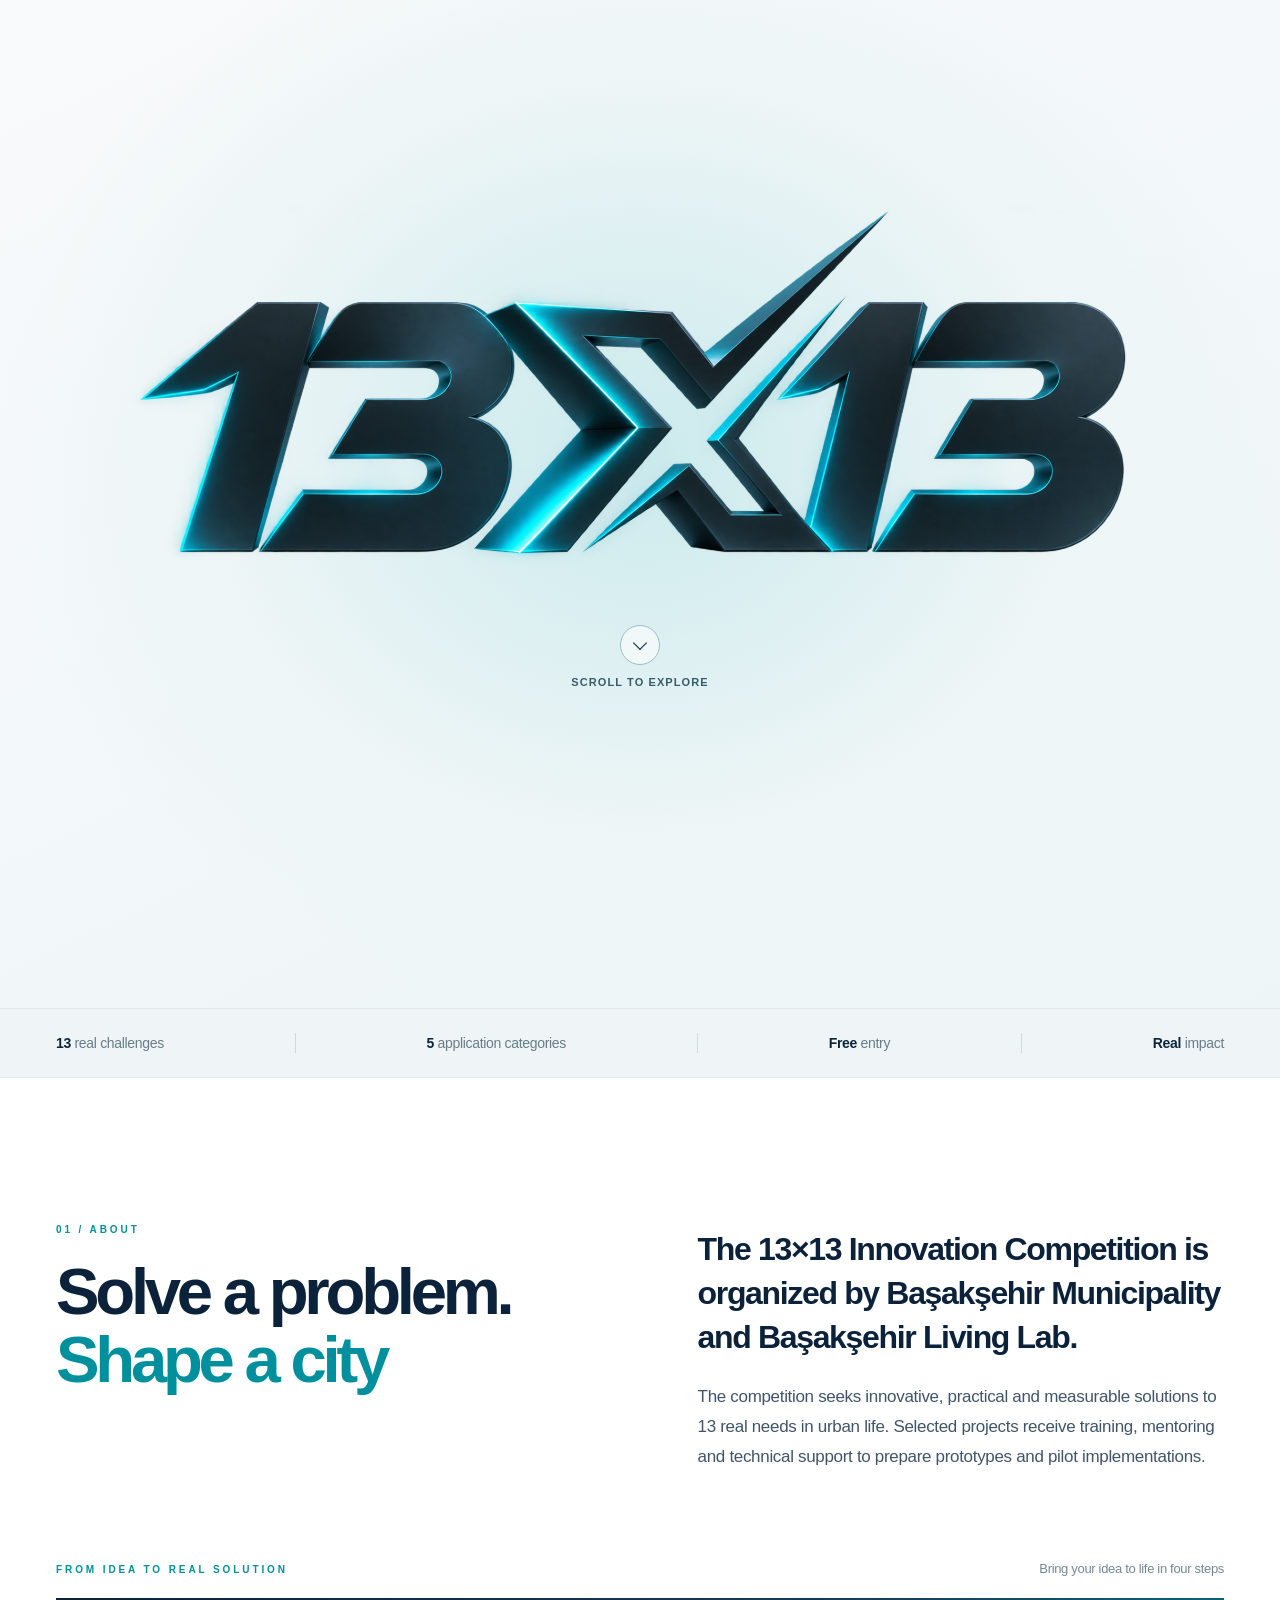
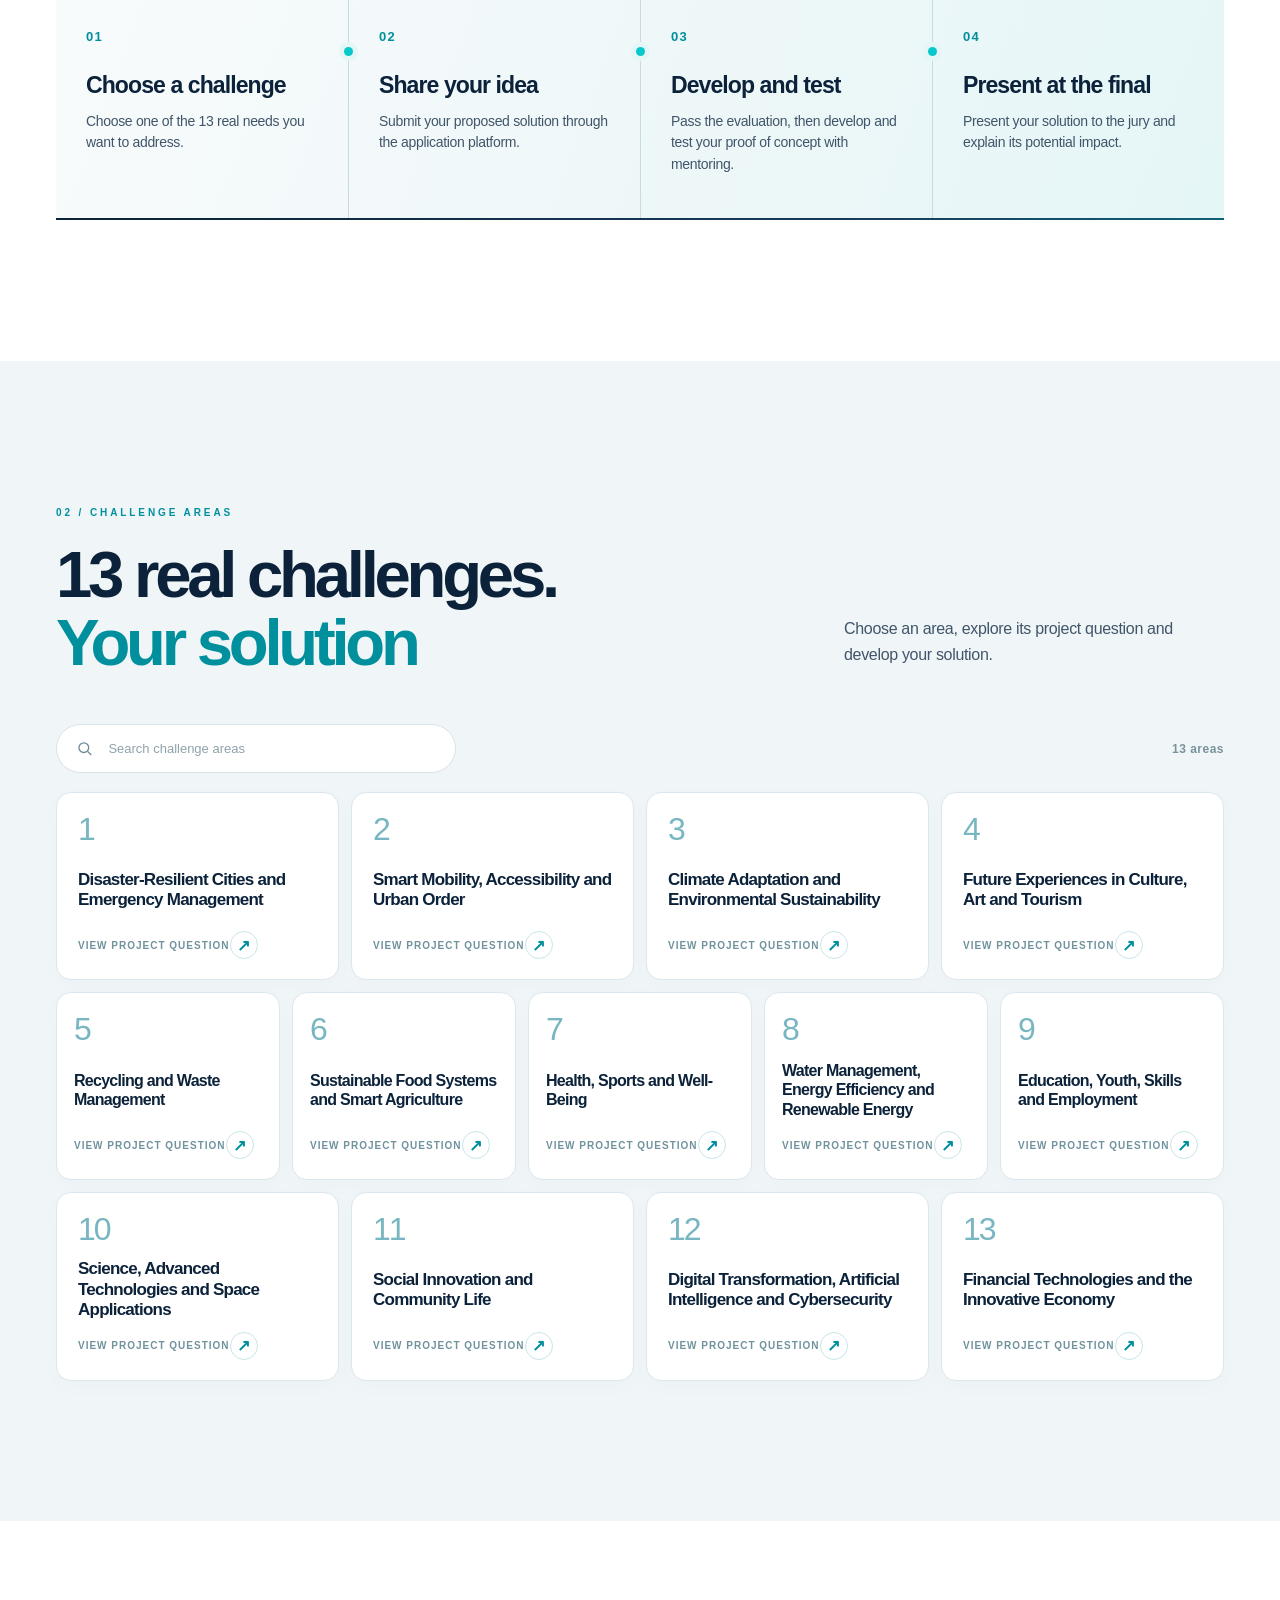
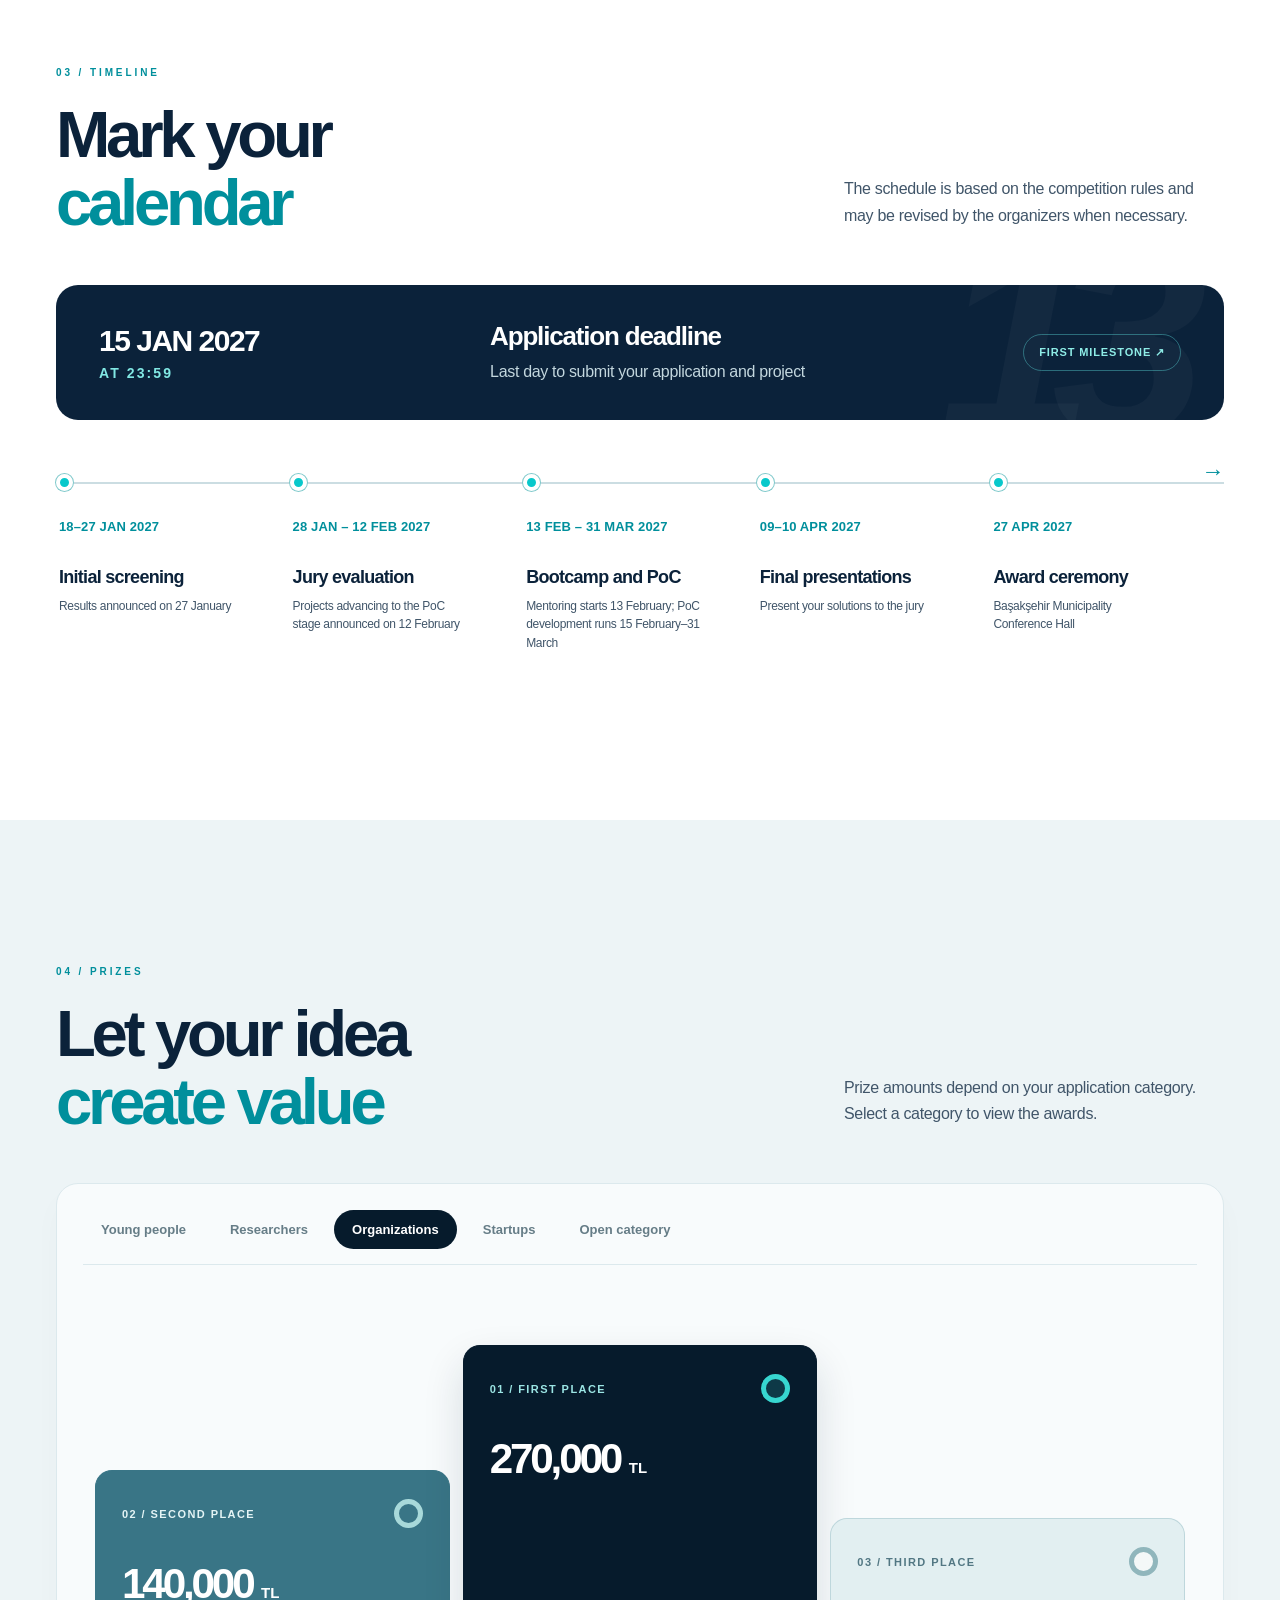
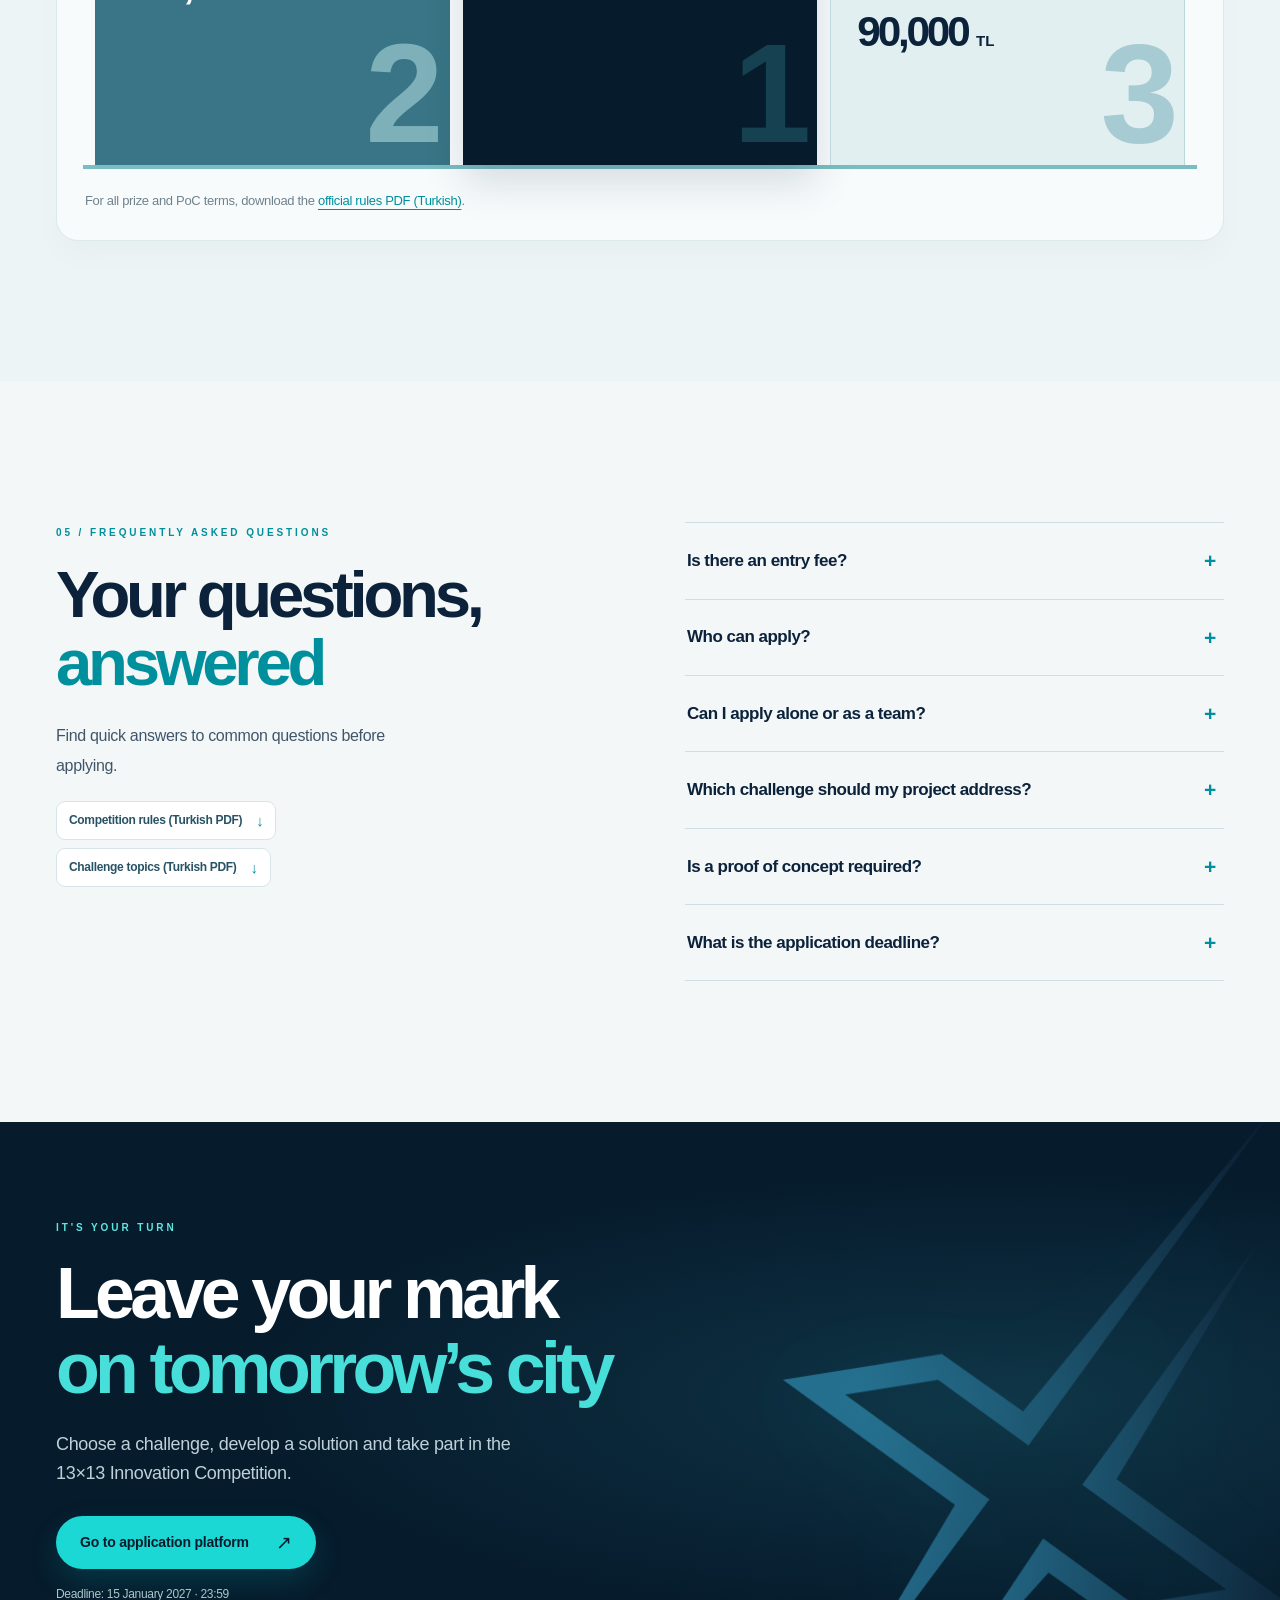
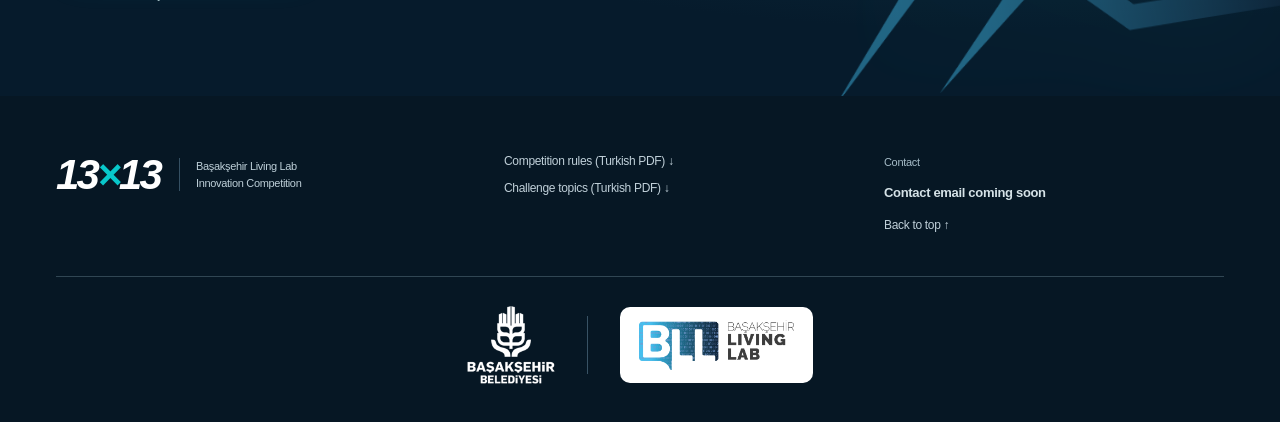
==== en.html @ 609839be "Arrange problem cards in balanced rows" ====
<!doctype html>
<html lang="en">
<head>
  <meta charset="utf-8">
  <meta name="viewport" content="width=device-width, initial-scale=1">
  <meta name="theme-color" content="#f5f8fa">
  <meta name="description" content="Başakşehir Living Lab 13×13 Innovation Competition: 13 real urban challenges, innovative solutions, applications and the competition timeline.">
  <title>13×13 | Başakşehir Living Lab Innovation Competition</title>
  <link rel="icon" href="assets/x-original.png" type="image/png">
  <link rel="preload" href="assets/intro-13x13.png" as="image">
  <link rel="stylesheet" href="styles.css">
  <script src="script.js" defer></script>
</head>
<body>
  <a class="skip-link" href="#main">Skip to content</a>
  <div class="scroll-progress" id="scrollProgress" aria-hidden="true"></div>
  <header class="site-header" id="siteHeader">
    <div class="header-inner container">
      <a href="#anasayfa" class="brand" aria-label="Başakşehir Living Lab home"><img class="brand-logo" src="assets/bll-logo-yatay.png" alt="Başakşehir Living Lab" width="561" height="182"></a>
      <button class="mobile-menu-btn" id="menuToggle" aria-controls="mainNav" aria-expanded="false" aria-label="Open menu"><span></span><span></span></button>
      <nav class="main-nav" id="mainNav" aria-label="Main navigation">
        <a href="#hakkinda">About</a>
        <a href="#problemler">Challenge Areas</a>
        <a href="#takvim">Timeline</a>
        <a href="#oduller">Prizes</a>
        <a href="#sss">FAQ</a>
        <a href="https://bllkulucka.basaksehirlivinglab.org/e/basaksehir-living-lab-13-13-inovasyon-yarismasi-basvurusu" target="_blank" rel="noopener noreferrer" class="button button-small button-dark">Apply <span aria-hidden="true">↗</span></a>
        <div class="lang-switch" role="group" aria-label="Language selection"><a href="index.html" lang="tr">TR</a><a href="en.html" lang="en" aria-current="page">EN</a></div>
      </nav>
    </div>
  </header>

  <div class="opening-x" aria-hidden="true">
    <img id="openingX" src="assets/intro-x.png" alt="" width="1536" height="1024">
  </div>

  <main id="main">
    <section class="hero" id="anasayfa" data-x-scene="hero" aria-labelledby="intro-title">
      <div class="intro-scene" id="introScene">
        <h1 id="intro-title" class="visually-hidden">13×13 Başakşehir Living Lab Innovation Competition</h1>
        <div class="intro-mark" id="introMark" aria-hidden="true">
          <img class="intro-mark-complete" src="assets/intro-13x13.png" width="2048" height="682" alt="" fetchpriority="high">
          <img class="intro-mark-digits" src="assets/intro-13-13.png" width="2048" height="682" alt="">
        </div>
        <a class="intro-scroll" href="#hakkinda">
          <span class="intro-scroll-icon" aria-hidden="true"></span>
          <span>Scroll to explore</span>
        </a>
      </div>
    </section>

    <div class="info-strip" aria-label="Competition at a glance">
      <div class="container info-strip-inner">
        <span><b>13</b> real challenges</span><span class="strip-divider"></span>
        <span><b>5</b> application categories</span><span class="strip-divider"></span>
        <span><b>Free</b> entry</span><span class="strip-divider"></span>
        <span><b>Real</b> impact</span>
      </div>
    </div>

    <section class="section about-section" id="hakkinda" data-x-scene="about">
      <div class="container about-layout">
        <div class="section-heading-block reveal">
          <span class="eyebrow">01 / ABOUT</span>
          <h2 class="section-title">Solve a problem.<br><em>Shape a city</em></h2>
        </div>
        <div class="about-right reveal">
          <p class="section-lede">The 13×13 Innovation Competition is organized by Başakşehir Municipality and Başakşehir Living Lab.</p>
          <p class="body-copy">The competition seeks innovative, practical and measurable solutions to 13 real needs in urban life. Selected projects receive training, mentoring and technical support to prepare prototypes and pilot implementations.</p>
        </div>
        <div class="about-flow reveal" aria-labelledby="about-flow-title">
          <div class="about-flow-heading"><span class="eyebrow" id="about-flow-title">FROM IDEA TO REAL SOLUTION</span><span class="about-flow-caption">Bring your idea to life in four steps</span></div>
          <ol class="about-flow-track">
            <li class="about-flow-step"><span class="about-flow-number">01</span><h3>Choose a challenge</h3><p>Choose one of the 13 real needs you want to address.</p></li>
            <li class="about-flow-step"><span class="about-flow-number">02</span><h3>Share your idea</h3><p>Submit your proposed solution through the application platform.</p></li>
            <li class="about-flow-step"><span class="about-flow-number">03</span><h3>Develop and test</h3><p>Pass the evaluation, then develop and test your proof of concept with mentoring.</p></li>
            <li class="about-flow-step"><span class="about-flow-number">04</span><h3>Present at the final</h3><p>Present your solution to the jury and explain its potential impact.</p></li>
          </ol>
        </div>
      </div>
    </section>

    <section class="section problems-section" id="problemler" data-x-scene="problems">
      <div class="container">
        <div class="section-top reveal">
          <div><span class="eyebrow">02 / CHALLENGE AREAS</span><h2 class="section-title">13 real challenges.<br><em>Your solution</em></h2></div>
          <p class="section-description">Choose an area, explore its project question and develop your solution.</p>
        </div>
        <div class="problem-toolbar reveal">
          <label class="search-field"><svg viewBox="0 0 24 24" width="19" height="19" aria-hidden="true"><circle cx="10.8" cy="10.8" r="6.7" fill="none" stroke="currentColor" stroke-width="1.8"/><path d="m16 16 5 5" stroke="currentColor" stroke-width="1.8"/></svg><input id="problemSearch" autocomplete="off" type="search" placeholder="Search challenge areas" aria-label="Search challenge areas"></label>
          <span class="result-count" id="resultCount" aria-live="polite">13 areas</span>
        </div>
        <div class="problem-grid" id="problemGrid" aria-live="polite">
          <noscript>To explore the 13 challenge areas, <a href="assets/13x13-problem-alanlari.pdf">view the challenge topics PDF (Turkish)</a>.</noscript>
        </div>
      </div>
    </section>

    <section class="section timeline-section" id="takvim" data-x-scene="timeline">
      <div class="container">
        <div class="section-top reveal">
          <div><span class="eyebrow">03 / TIMELINE</span><h2 class="section-title">Mark your<br><em>calendar</em></h2></div>
          <p class="section-description">The schedule is based on the competition rules and may be revised by the organizers when necessary.</p>
        </div>
        <div class="timeline-feature reveal">
          <div class="timeline-feature-date">15 JAN 2027 <small>AT 23:59</small></div>
          <div class="timeline-feature-copy"><h3>Application deadline</h3><p>Last day to submit your application and project</p></div>
          <span class="timeline-feature-tag">FIRST MILESTONE ↗</span>
        </div>
        <ol class="timeline-route reveal">
          <li class="timeline-stop"><span class="timeline-stop-date">18–27 JAN 2027</span><h3>Initial screening</h3><p>Results announced on 27 January</p></li>
          <li class="timeline-stop"><span class="timeline-stop-date">28 JAN – 12 FEB 2027</span><h3>Jury evaluation</h3><p>Projects advancing to the PoC stage announced on 12 February</p></li>
          <li class="timeline-stop"><span class="timeline-stop-date">13 FEB – 31 MAR 2027</span><h3>Bootcamp and PoC</h3><p>Mentoring starts 13 February; PoC development runs 15 February–31 March</p></li>
          <li class="timeline-stop"><span class="timeline-stop-date">09–10 APR 2027</span><h3>Final presentations</h3><p>Present your solutions to the jury</p></li>
          <li class="timeline-stop"><span class="timeline-stop-date">27 APR 2027</span><h3>Award ceremony</h3><p>Başakşehir Municipality Conference Hall</p></li>
        </ol>
      </div>
    </section>

    <section class="section awards-section" id="oduller" data-x-scene="awards">
      <div class="container">
        <div class="section-top reveal">
          <div><span class="eyebrow">04 / PRIZES</span><h2 class="section-title">Let your idea<br><em>create value</em></h2></div>
          <p class="section-description">Prize amounts depend on your application category. Select a category to view the awards.</p>
        </div>
        <div class="award-module reveal">
          <div class="category-tabs" id="awardTabs" role="tablist" aria-label="Prize categories">
            <button role="tab" type="button" id="cat-gencler" aria-controls="awardPanel" aria-selected="false" tabindex="-1" data-category="gencler">Young people</button>
            <button role="tab" type="button" id="cat-arastirmacilar" aria-controls="awardPanel" aria-selected="false" tabindex="-1" data-category="arastirmacilar">Researchers</button>
            <button role="tab" type="button" id="cat-kurumlar" aria-controls="awardPanel" aria-selected="true" tabindex="0" data-category="kurumlar">Organizations</button>
            <button role="tab" type="button" id="cat-startuplar" aria-controls="awardPanel" aria-selected="false" tabindex="-1" data-category="startuplar">Startups</button>
            <button role="tab" type="button" id="cat-genel" aria-controls="awardPanel" aria-selected="false" tabindex="-1" data-category="genel">Open category</button>
          </div>
          <div class="award-panel" id="awardPanel" role="tabpanel" tabindex="0" aria-labelledby="cat-kurumlar">
            <div class="award-step award-second" data-rank="1" style="--bar-height:295px">
              <div class="award-step-head"><span>02 / SECOND PLACE</span><span class="award-medal" aria-hidden="true"></span></div>
              <strong class="award-amount" id="awardSecond">140,000 <small>TL</small></strong>
              <span class="award-rank" aria-hidden="true">2</span>
            </div>
            <div class="award-step award-first" data-rank="0" style="--bar-height:420px">
              <div class="award-step-head"><span>01 / FIRST PLACE</span><span class="award-medal" aria-hidden="true"></span></div>
              <strong class="award-amount" id="awardFirst">270,000 <small>TL</small></strong>
              <span class="award-rank" aria-hidden="true">1</span>
            </div>
            <div class="award-step award-third" data-rank="2" style="--bar-height:247px">
              <div class="award-step-head"><span>03 / THIRD PLACE</span><span class="award-medal" aria-hidden="true"></span></div>
              <strong class="award-amount" id="awardThird">90,000 <small>TL</small></strong>
              <span class="award-rank" aria-hidden="true">3</span>
            </div>
          </div>
          <p class="award-footnote">For all prize and PoC terms, download the <a href="assets/13x13-yarisma-sartnamesi.pdf" download="13x13-yarisma-sartnamesi.pdf">official rules PDF (Turkish)</a>.</p>
        </div>
      </div>
    </section>

    <section class="section faq-section" id="sss" data-x-scene="faq">
      <div class="container section-grid faq-grid">
        <div class="section-heading-block reveal"><span class="eyebrow">05 / FREQUENTLY ASKED QUESTIONS</span><h2 class="section-title">Your questions,<br><em>answered</em></h2><p class="body-copy">Find quick answers to common questions before applying.</p><div class="faq-downloads" aria-label="Competition documents"><a href="assets/13x13-yarisma-sartnamesi.pdf" download="13x13-yarisma-sartnamesi.pdf">Competition rules (Turkish PDF) <span aria-hidden="true">↓</span></a><a href="assets/13x13-problem-alanlari.pdf" download="13x13-problem-alanlari.pdf">Challenge topics (Turkish PDF) <span aria-hidden="true">↓</span></a></div></div>
        <div class="faq-list reveal">
          <details><summary>Is there an entry fee? <span class="faq-plus" aria-hidden="true"></span></summary><p>No. Entry to the 13×13 Innovation Competition is free.</p></details>
          <details><summary>Who can apply? <span class="faq-plus" aria-hidden="true"></span></summary><p>Students and recent graduates, researchers, public and private organizations, NGOs, startups and individuals with solutions may apply.</p></details>
          <details><summary>Can I apply alone or as a team? <span class="faq-plus" aria-hidden="true"></span></summary><p>Yes. You may apply as an individual, a team or an organization. Teams must appoint a representative.</p></details>
          <details><summary>Which challenge should my project address? <span class="faq-plus" aria-hidden="true"></span></summary><p>Choose one of the 13 published challenge areas and propose a solution that directly addresses it.</p></details>
          <details><summary>Is a proof of concept required? <span class="faq-plus" aria-hidden="true"></span></summary><p>To be eligible for a prize, applicants in all categories except the Open category must develop a proof of concept (PoC). A PoC is not required in the Open category.</p></details>
          <details><summary>What is the application deadline? <span class="faq-plus" aria-hidden="true"></span></summary><p>The application and project submission deadline stated in the rules is Friday, 15 January 2027 at 23:59.</p></details>
        </div>
      </div>
    </section>

    <section class="final-section" id="basvuru" data-x-scene="final">
      <div class="container final-layout">
        <div class="final-copy reveal">
          <span class="eyebrow">IT'S YOUR TURN</span>
          <h2>Leave your mark<br><em>on tomorrow’s city</em></h2>
          <p>Choose a challenge, develop a solution and take part in the 13×13 Innovation Competition.</p>
          <a class="button button-aqua" href="https://bllkulucka.basaksehirlivinglab.org/e/basaksehir-living-lab-13-13-inovasyon-yarismasi-basvurusu" target="_blank" rel="noopener noreferrer">Go to application platform <span aria-hidden="true">↗</span></a>
          <span class="final-deadline">Deadline: 15 January 2027 · 23:59</span>
        </div>
        <img src="assets/x-original.png" alt="" class="final-x" aria-hidden="true">
      </div>
    </section>
  </main>

  <footer class="site-footer">
    <div class="container">
      <div class="footer-layout">
        <div class="footer-brand"><a href="#anasayfa">13<span>×</span>13</a><small>Başakşehir Living Lab<br>Innovation Competition</small></div>
        <div class="footer-links"><a href="assets/13x13-yarisma-sartnamesi.pdf" download="13x13-yarisma-sartnamesi.pdf">Competition rules (Turkish PDF) ↓</a><a href="assets/13x13-problem-alanlari.pdf" download="13x13-problem-alanlari.pdf">Challenge topics (Turkish PDF) ↓</a></div>
        <div class="footer-meta"><span>Contact</span><span class="footer-email-placeholder">Contact email coming soon</span><a href="#anasayfa">Back to top ↑</a></div>
      </div>
      <div class="footer-logos"><img class="footer-municipality-logo" src="assets/basaksehir-belediyesi-logo.png" alt="Başakşehir Belediyesi" width="146" height="128"><span class="footer-logo-divider" aria-hidden="true"></span><span class="footer-lab-logo"><img src="assets/bll-logo-yatay.png" alt="Başakşehir Living Lab" width="561" height="182"></span></div>
    </div>
  </footer>

  <dialog class="problem-dialog" id="problemDialog" aria-labelledby="dialogTitle">
    <div class="dialog-inner"><div class="dialog-top"><span class="eyebrow" id="dialogNumber">CHALLENGE / 1</span><button class="dialog-close" id="dialogClose" aria-label="Close dialog" type="button">×</button></div><h2 id="dialogTitle"></h2><div class="dialog-divider"></div><span class="dialog-label">PROJECT QUESTION</span><p class="dialog-question" id="dialogQuestion"></p><div class="dialog-actions"><a class="button button-dark" href="assets/13x13-problem-alanlari.pdf" target="_blank" rel="noopener noreferrer">View details (Turkish PDF) ↗</a></div></div>
  </dialog>
</body>
</html>
---- styles.css ----
:root{
  --ink:#0b223a;--ink-deep:#061b2c;--ink-soft:#405569;--muted:#788b99;
  --teal:#08c8cb;--teal-dark:#008f9c;--paper:#f6f8fa;--white:#fff;
  --mist:#edf3f5;--line:#dce5ea;--radius:22px;--shadow:0 20px 60px rgba(9,35,58,.07);
}
*,*::before,*::after{box-sizing:border-box}
html{scroll-behavior:smooth;scroll-padding-top:102px}
body{margin:0;min-width:min(320px,100%);background:var(--paper);color:var(--ink);font-family:Inter,"Helvetica Neue",Arial,sans-serif;letter-spacing:-.02em;-webkit-font-smoothing:antialiased;overflow-x:hidden}
body.dialog-open{overflow:hidden}
a{color:inherit}button,input{font:inherit}button{cursor:pointer}img,svg{max-width:100%}img{display:block}::selection{background:#b4edec;color:#082c40}
:focus-visible{outline:3px solid var(--teal);outline-offset:5px}
.container{width:min(1320px,calc(100% - 112px));margin-inline:auto}
.skip-link{position:fixed;top:-80px;left:16px;z-index:999;background:var(--ink);color:#fff;padding:12px;border-radius:8px}.skip-link:focus{top:14px}
.scroll-progress{position:fixed;left:0;top:0;width:0;height:3px;background:var(--teal);z-index:101;transition:width .12s linear;pointer-events:none}
.site-header{height:92px;position:fixed;left:0;right:0;top:0;z-index:100;display:flex;align-items:center;border-bottom:1px solid transparent;transition:background .25s,border-color .25s,box-shadow .25s}
.site-header.scrolled{background:rgba(247,250,251,.94);backdrop-filter:blur(18px);-webkit-backdrop-filter:blur(18px);border-color:rgba(18,49,68,.08);box-shadow:0 8px 30px rgba(8,35,55,.035)}
.header-inner{height:100%;display:flex;align-items:center;justify-content:space-between;gap:30px}
.brand{display:inline-flex;align-items:center;gap:14px;flex-shrink:0;text-decoration:none;color:var(--ink);white-space:nowrap}
.brand-numbers{font-style:italic;font-size:33px;font-weight:950;letter-spacing:-3.7px;line-height:1}.brand-numbers span{color:var(--teal)}.brand-rule{width:1px;height:32px;background:#9faeb8}
.brand-descriptor{font-size:9px;font-weight:800;letter-spacing:2.7px;line-height:1.68}
.main-nav{display:flex;align-items:center;gap:clamp(14px,2vw,35px)}.main-nav>a{font-size:13px;font-weight:650;text-decoration:none;white-space:nowrap;color:#243b4f;transition:color .2s}.main-nav>a:not(.button):hover,.main-nav>a.active{color:var(--teal-dark)}
.button{min-height:53px;display:inline-flex;align-items:center;justify-content:center;gap:27px;padding:15px 23px;border-radius:100px;text-decoration:none;font-size:14px;font-weight:750;letter-spacing:-.015em;border:1px solid transparent;transition:background .25s,transform .25s,color .25s,border .25s;white-space:nowrap}
.button:hover{transform:translateY(-3px)}.button span{font-size:19px;font-weight:400;line-height:1}.button-dark{background:var(--ink-deep);color:#fff!important;box-shadow:0 12px 22px rgba(9,34,57,.11)}.button-dark:hover{background:#14415a}.button-small{min-height:43px;padding:11px 20px;gap:16px;font-size:12px!important}
.button-plain{color:var(--ink);background:transparent;padding-left:2px}.button-plain:hover{color:var(--teal-dark)}.button-outline{border:1px solid #b9cbd3;background:transparent;color:var(--ink)}.button-outline:hover{border-color:var(--teal-dark);background:#e9f8f8}.button-aqua{background:#1bd8d4;color:#051b2c;box-shadow:0 12px 30px rgba(5,205,201,.16)}.button-aqua:hover{background:#69ece7}
.mobile-menu-btn{display:none}
/* Clip the opening X to the viewport while it scales around its cutout. */
.opening-x {
  position:fixed;inset:0;overflow:clip;z-index:2;pointer-events:none;
  clip-path:inset(0 0 var(--opening-clip,0px) 0);
}
.opening-x img {
  --aperture-x:52%;--aperture-y:65%;
  position:absolute;max-width:none;opacity:0;
  transform-origin:var(--aperture-x) var(--aperture-y);
  transform:translate(calc(-1 * var(--aperture-x)),calc(-1 * var(--aperture-y))) scale(var(--intro-zoom,1));
}
/* Sections are intentionally pared back to give the large X visual breathing room. */
main>section{position:relative;isolation:isolate}main>section>.container{position:relative;z-index:4}
.eyebrow{display:inline-flex;align-items:center;gap:11px;color:var(--teal-dark);font-weight:800;font-size:10px;letter-spacing:2.9px;text-transform:uppercase}
.info-strip{background:#eff4f6;border-block:1px solid #e1eaee;position:relative;z-index:4}.info-strip-inner{display:flex;align-items:center;justify-content:space-between;gap:24px;padding-block:24px}.info-strip span:not(.strip-divider){font-size:14px;color:#677d88}.info-strip b{font-weight:820;color:#0b263b}.strip-divider{height:20px;width:1px;background:#cfdae0}
.section{padding:clamp(105px,11vw,174px) 0}.section-grid{display:grid;grid-template-columns:1fr 1fr;column-gap:clamp(85px,12vw,225px);align-items:start}.section-heading-block{max-width:600px}.eyebrow{margin-bottom:23px}.section-title{font-size:clamp(49px,5.1vw,83px);line-height:1.04;letter-spacing:-.065em;font-weight:790;margin:0}.section-title em{font-style:normal;color:var(--teal-dark)}.section-lede{font-size:clamp(22px,2.15vw,29px);line-height:1.43;letter-spacing:-.042em;font-weight:600;margin:8px 0 23px}.body-copy{font-size:16px;line-height:1.85;color:var(--ink-soft);margin:0}.about-section{min-height:730px;background:#fff}.about-right{position:relative;z-index:4}.about-points{display:grid;grid-template-columns:repeat(3,1fr);gap:20px;border-block:1px solid var(--line);margin:43px 0 32px;padding:30px 0}.about-points>div{display:flex;flex-direction:column;gap:12px;font-size:13px;line-height:1.45;font-weight:580}.point-number{color:var(--teal-dark);font-weight:800;font-size:12px}.text-link{display:inline-flex;align-items:center;gap:18px;text-decoration:none;font-size:14px;font-weight:760;border-bottom:1px solid #aabfc9;padding:0 0 9px}.text-link:hover{color:var(--teal-dark)}
.section-top{display:flex;justify-content:space-between;align-items:end;gap:70px;margin-bottom:48px}.section-description{font-size:16px;line-height:1.65;color:var(--ink-soft);max-width:380px;margin:0 0 8px}
.problems-section{background:#f0f5f7}.problem-toolbar{display:flex;justify-content:space-between;align-items:center;margin-bottom:19px;gap:20px}.search-field{display:flex;align-items:center;gap:13px;background:#fff;border:1px solid #d7e3e9;border-radius:100px;padding:0 19px;height:49px;width:min(400px,100%);color:#6f8996}.search-field:focus-within{border-color:var(--teal-dark);box-shadow:0 0 0 3px #12bdb71d}.search-field input{border:0;outline:none;min-width:0;width:100%;font-size:13px;color:var(--ink);background:transparent}.search-field input::placeholder{color:#90a2ac}.result-count{font-size:12px;color:#78939c;font-weight:700;letter-spacing:.5px}
.problem-grid{display:grid;grid-template-columns:repeat(3,minmax(0,1fr));gap:16px;position:relative;z-index:5}.problem-card{width:100%;text-align:left;display:flex;min-height:260px;flex-direction:column;justify-content:space-between;background:#fff;border:1px solid #dae7ec;border-radius:18px;padding:27px 29px 24px;box-shadow:0 5px 22px rgba(10,44,61,.018);transition:transform .25s,border-color .25s,box-shadow .25s;position:relative;overflow:hidden;color:var(--ink)}.problem-card:hover{transform:translateY(-6px);border-color:#82c9cc;box-shadow:var(--shadow)}.problem-card:before{content:"";position:absolute;left:0;right:0;top:0;height:2px;transform:scaleX(0);transform-origin:left;background:var(--teal);transition:transform .3s}.problem-card:hover:before{transform:scaleX(1)}.problem-number{font-size:50px;line-height:1;letter-spacing:-4px;color:#78b6c1;font-weight:350}.problem-card h3{font-size:clamp(19px,1.7vw,25px);letter-spacing:-.045em;line-height:1.18;margin:19px 0 20px;font-weight:740;max-width:335px}.problem-bottom{display:flex;justify-content:space-between;align-items:center;color:#6f929d;font-size:11px;letter-spacing:1px;font-weight:750}.card-arrow{display:grid;place-items:center;width:34px;height:34px;border:1px solid #c8e5e8;border-radius:50%;font-size:19px;color:var(--teal-dark);transition:background .2s}.problem-card:hover .card-arrow{background:#d9f7f5}.center-action{text-align:center;margin-top:35px}.empty-results{grid-column:1/-1;text-align:center;padding:70px 25px;color:var(--ink-soft)}
.process-section{background:#fff}.process-grid{display:grid;grid-template-columns:repeat(4,1fr);gap:27px;position:relative;margin-top:80px}.process-grid:before{content:"";position:absolute;top:51px;left:0;right:0;height:1px;background:#ccdce2}.process-item{position:relative;min-height:270px;padding-right:27px}.step-num{font-size:15px;font-weight:800;color:var(--teal-dark);letter-spacing:1px}.step-mark{position:relative;margin-top:23px;margin-bottom:40px;width:17px;height:17px;border-radius:50%;background:var(--teal);outline:7px solid #d6f6f5}.process-item h3{font-size:clamp(21px,1.8vw,27px);line-height:1.15;letter-spacing:-.04em;margin:0 0 13px}.process-item p{font-size:15px;line-height:1.6;max-width:250px;color:var(--ink-soft);margin:0}
.timeline-section{background:#fff}
.timeline-feature{display:grid;grid-template-columns:1fr 1.4fr auto;align-items:center;gap:36px;position:relative;overflow:hidden;padding:36px 43px;border-radius:22px;background:var(--ink);color:#fff}
.timeline-feature::after{content:"13";position:absolute;right:5%;top:-87px;font-size:280px;line-height:1;font-style:italic;font-weight:900;letter-spacing:-.15em;color:#ffffff08;pointer-events:none}
.timeline-feature-date{font-size:30px;font-weight:780;letter-spacing:-.05em;white-space:nowrap;position:relative;z-index:1}
.timeline-feature-date small{display:block;margin-top:7px;color:#81e8e4;font-size:14px;font-weight:800;letter-spacing:.15em}
.timeline-feature-copy{position:relative;z-index:1}
.timeline-feature-copy h3{font-size:26px;letter-spacing:-.045em;margin:0 0 8px}
.timeline-feature-copy p{font-size:16px;line-height:1.5;color:#c3d7de;margin:0}
.timeline-feature-tag{position:relative;z-index:1;color:#8eede7;border:1px solid #52c8ca73;border-radius:100px;padding:11px 15px;white-space:nowrap;font-size:11px;font-weight:800;letter-spacing:.08em}
.timeline-route{display:grid;grid-template-columns:repeat(5,minmax(0,1fr));list-style:none;gap:0;margin:62px 0 0;padding:0;border-top:2px solid #cbdde2}
.timeline-stop{position:relative;padding:35px 20px 20px 3px;min-height:195px}
.timeline-stop::before{content:"";position:absolute;width:17px;height:17px;border:4px solid #fff;background:var(--teal);border-radius:50%;top:-10px;left:0;box-shadow:0 0 0 1px #81cacc}
.timeline-stop-date{display:block;color:var(--teal-dark);font-size:13px;font-weight:820;letter-spacing:.01em;min-height:36px}
.timeline-stop h3{font-size:18px;line-height:1.2;letter-spacing:-.04em;margin:12px 0 8px}
.timeline-stop p{font-size:12px;line-height:1.55;color:var(--ink-soft);margin:0;max-width:175px}
.timeline-stop:last-child::after{content:"→";position:absolute;right:0;top:-26px;color:var(--teal-dark);font-size:23px}
.awards-section{background:#edf4f6}
.award-module{border:1px solid #dce9ed;border-radius:22px;padding:26px;background:#f8fbfc;box-shadow:0 15px 30px rgba(3,32,46,.022)}
.category-tabs{display:flex;gap:8px;overflow:auto;scrollbar-width:thin;margin-bottom:24px;padding-bottom:15px;border-bottom:1px solid #dce9ed}
.category-tabs button{border:1px solid transparent;border-radius:100px;padding:11px 17px;background:transparent;color:#667d87;font-size:13px;font-weight:720;white-space:nowrap}
.category-tabs button:hover{background:#e6eff2}.category-tabs button[aria-selected="true"]{background:var(--ink-deep);color:#fff}
.award-panel{display:grid;grid-template-columns:repeat(3,minmax(0,1fr));align-items:end;gap:13px;min-height:480px;padding:35px 12px 0;border-bottom:4px solid #7abcc2}
.award-step{position:relative;display:flex;flex-direction:column;justify-content:flex-start;gap:35px;min-width:0;height:var(--bar-height);padding:28px 26px 22px;border:1px solid transparent;border-bottom:0;border-radius:17px 17px 0 0;overflow:hidden;transition:height 480ms cubic-bezier(.22,1,.36,1)}
.award-second{background:#397586;border-color:#397586;color:#fff}
.award-first{background:var(--ink-deep);border-color:var(--ink-deep);color:#fff;box-shadow:0 18px 40px #08243724}
.award-third{background:#e2eff1;border-color:#bed7dc}
.award-step-head{position:relative;z-index:2;display:flex;align-items:center;justify-content:space-between;gap:10px;font-size:11px;font-weight:830;letter-spacing:.13em}
.award-second .award-step-head{color:#e4f4f5}.award-first .award-step-head{color:#9be5e4}.award-third .award-step-head{color:#527783}
.award-medal{flex:none;width:29px;height:29px;border-radius:50%;border:5px solid #a8d9da;background:#397586}
.award-first .award-medal{border-color:#37d6d0;background:#0e3947}.award-third .award-medal{border-color:#90b6bc;background:#f4f8f8}
.award-amount{position:relative;z-index:2;display:block;font-size:clamp(34px,3.3vw,53px);font-weight:800;letter-spacing:-.075em;line-height:1;white-space:nowrap}
.award-amount small{font-size:15px;letter-spacing:0}
.award-rank{position:absolute;bottom:17px;right:22px;z-index:1;font-size:clamp(100px,11vw,150px);font-weight:900;line-height:.78;letter-spacing:-.12em;pointer-events:none;opacity:.7}
.award-second .award-rank{color:#9bc9cf}.award-first .award-rank{color:#1c5260}.award-third .award-rank{color:#8dbdc5}
.award-footnote{font-size:13px;color:#70828d;margin:22px 2px 2px;line-height:1.55}.award-footnote a{color:var(--teal-dark);text-underline-offset:4px}
.faq-section{background:#f4f7f8}.faq-grid{gap:90px}.faq-grid .body-copy{max-width:330px;margin-top:24px}.faq-list{border-top:1px solid #cfdee4}.faq-list details{border-bottom:1px solid #cfdee4}.faq-list summary{list-style:none;display:flex;align-items:center;justify-content:space-between;gap:22px;cursor:pointer;padding:23px 2px;font-size:17px;line-height:1.4;font-weight:700;letter-spacing:-.03em}.faq-list summary::-webkit-details-marker{display:none}.faq-list details p{font-size:14px;line-height:1.8;color:var(--ink-soft);padding:0 35px 23px 2px;margin:0}.faq-plus{font-size:21px;color:var(--teal-dark);width:24px;flex:none;text-align:center}.faq-plus::before{content:'+'}.faq-list details[open] .faq-plus::before{content:'−'}
.final-section{background:var(--ink-deep);color:#fff;min-height:570px;display:flex;align-items:center;overflow:hidden}.final-section:before{content:"";position:absolute;inset:0;background:radial-gradient(ellipse at 78% 48%,#123e50 0%,transparent 55%);opacity:.7}.final-layout{display:flex;align-items:center;min-height:570px}.final-copy{position:relative;z-index:5;max-width:760px;padding:95px 0}.final-copy .eyebrow{color:#5ee7e1}.final-copy h2{font-size:clamp(50px,5.6vw,91px);line-height:1.04;letter-spacing:-.065em;margin:0 0 25px;font-weight:760}.final-copy h2 em{font-style:normal;color:#48deda}.final-copy p{font-size:18px;line-height:1.6;color:#bfd1d8;max-width:470px;margin:0 0 28px}.final-deadline{display:block;color:#aac7cc;font-size:12px;margin-top:18px}.final-x{position:absolute;width:540px;right:-100px;top:50%;transform:translateY(-50%) rotate(-9deg);opacity:.45;filter:drop-shadow(0 12px 50px #25dfd929);z-index:2;pointer-events:none}
.site-footer{background:#061724;color:#a7bdc9;min-height:220px;position:relative;z-index:5}.footer-layout{display:grid;grid-template-columns:1.2fr 1fr 1fr;align-items:start;gap:40px;padding:58px 0 42px}.footer-brand{display:flex;align-items:center;gap:19px}.footer-brand>a{font-weight:900;font-style:italic;letter-spacing:-2.8px;text-decoration:none;font-size:42px;line-height:1;color:#fff}.footer-brand>a span{color:var(--teal)}.footer-brand small{border-left:1px solid #355063;padding-left:16px;font-size:11px;line-height:1.5;color:#bed0d9}.footer-links{display:flex;flex-direction:column;gap:13px}.footer-links a,.footer-meta a{font-size:12px;color:#c0d0d9;text-decoration:none}.footer-links a:hover,.footer-meta a:hover{color:#30dedb}.footer-meta{display:flex;flex-direction:column;gap:13px;font-size:11px;line-height:1.5}
.problem-dialog{border:0;border-radius:26px;padding:0;width:min(620px,calc(100vw - 30px));max-height:min(90vh,780px);box-shadow:0 35px 100px rgba(0,0,0,.25);background:#fff;color:var(--ink);overflow:auto}.problem-dialog::backdrop{background:rgba(4,20,35,.66);backdrop-filter:blur(7px)}.dialog-inner{padding:43px 47px 47px}.dialog-top{display:flex;align-items:start;justify-content:space-between;gap:20px}.dialog-close{font-size:28px;border:1px solid #d9e6eb;border-radius:50%;width:40px;height:40px;display:grid;place-items:center;background:#fff;line-height:1}.dialog-close:hover{background:#edf6f7}.problem-dialog h2{font-size:clamp(33px,3.7vw,53px);line-height:1.09;letter-spacing:-.055em;margin:27px 0 31px}.dialog-divider{height:3px;width:55px;background:var(--teal);margin-bottom:30px}.dialog-label{display:block;color:var(--teal-dark);font-weight:800;font-size:10px;letter-spacing:2px;margin-bottom:16px}.dialog-question{font-size:19px;line-height:1.58;color:#375365;margin:0 0 32px}.dialog-actions{display:flex;gap:11px;flex-wrap:wrap}
.js .reveal{opacity:0;transform:translateY(26px);transition:opacity .7s ease,transform .7s cubic-bezier(.2,.75,.3,1)}.js .reveal.is-visible{opacity:1;transform:translateY(0)}
@media(max-width:1100px){.container{width:min(100% - 74px,1320px)}.main-nav{gap:14px}.main-nav>a{font-size:12px}.section-grid{column-gap:65px}.info-strip-inner{gap:12px}}
@media(max-width:800px){html{scroll-padding-top:76px}.container{width:calc(100% - 42px)}.site-header{height:73px;background:rgba(246,248,250,.94);backdrop-filter:blur(14px);border-bottom:1px solid #e2eaef}.brand-numbers{font-size:27px}.brand-descriptor{font-size:8px;letter-spacing:1.7px}.brand-rule{height:29px}.mobile-menu-btn{display:flex;width:46px;height:46px;border:1px solid #d9e5e9;background:#fff;border-radius:13px;flex-direction:column;align-items:center;justify-content:center;gap:6px;z-index:103}.mobile-menu-btn span{width:18px;height:2px;background:var(--ink);transition:transform .2s}.mobile-menu-btn[aria-expanded="true"] span:first-child{transform:translateY(4px) rotate(45deg)}.mobile-menu-btn[aria-expanded="true"] span:last-child{transform:translateY(-4px) rotate(-45deg)}.main-nav{display:none;position:absolute;top:73px;left:0;right:0;padding:15px 22px 25px;background:#f7fafb;box-shadow:0 20px 30px #061c3222;flex-direction:column;align-items:stretch;gap:1px}.main-nav.is-open{display:flex}.main-nav>a:not(.button){font-size:15px;padding:13px 4px}.main-nav .button{align-self:flex-start;margin-top:9px}.info-strip-inner{display:grid;grid-template-columns:1fr 1fr;gap:14px 18px}.strip-divider{display:none}.info-strip span:not(.strip-divider){font-size:12px}.section{padding:95px 0}.section-grid{grid-template-columns:1fr;gap:38px}.section-title{font-size:clamp(44px,7.6vw,65px)}.section-top{flex-direction:column;align-items:start;gap:18px}.section-description{max-width:550px}.about-section{min-height:auto}.about-right{max-width:650px}.problem-grid{grid-template-columns:repeat(2,1fr)}.process-grid{grid-template-columns:repeat(2,1fr);gap:38px 20px}.process-grid:before{display:none}.process-item{min-height:200px}.step-mark{margin-bottom:25px}.faq-grid{gap:26px}.final-x{width:440px;right:-210px;opacity:.29}.footer-layout{grid-template-columns:1fr 1fr}.footer-meta{grid-column:1/-1}}
@media(max-width:540px){.section{padding:80px 0}.section-title{font-size:clamp(42px,11vw,57px)}.section-lede{font-size:20px}.body-copy{font-size:14px}.about-points{gap:12px}.about-points>div{font-size:11px}.problem-grid{grid-template-columns:1fr;gap:11px}.problem-card{min-height:184px;padding:23px}.problem-card h3{font-size:22px;margin:10px 0}.problem-number{font-size:40px}.problem-toolbar{gap:12px}.process-grid{margin-top:40px}.process-item{padding-right:6px}.process-item h3{font-size:20px}.process-item p{font-size:12px}.award-module{padding:13px}.category-tabs button{font-size:12px;padding:11px 13px}.faq-list summary{font-size:15px}.final-section,.final-layout{min-height:530px}.final-copy h2{font-size:clamp(45px,11vw,64px)}.final-copy p{font-size:15px}.final-x{right:-250px;width:440px;opacity:.25}.footer-layout{grid-template-columns:1fr;gap:24px}.footer-meta{grid-column:auto}.dialog-inner{padding:28px 24px}.dialog-question{font-size:16px}.dialog-actions{flex-direction:column}.dialog-actions .button{width:100%}}
@media(prefers-reduced-motion:reduce){*,*::before,*::after{scroll-behavior:auto!important;transition-duration:.01ms!important;animation-duration:.01ms!important}.js .reveal{opacity:1!important;transform:none!important}}


.visually-hidden {
  position:absolute;width:1px;height:1px;padding:0;margin:-1px;
  overflow:hidden;clip-path:inset(50%);white-space:nowrap;border:0;
}
.hero {
  isolation:auto;
  height:100svh;
  background:
    radial-gradient(ellipse at 50% 45%, #cbeaed 0, #edf5f6 47%, transparent 72%),
    linear-gradient(155deg,#f8fafb,#edf5f7);
}
.js .hero { height:calc(100svh + clamp(44px, 12svh, 116px)); }
.intro-scene {
  height:100svh;
  display:grid;
  grid-template-rows:auto auto;
  align-content:center;
  justify-items:center;
  gap:clamp(26px,6svh,60px);
  padding-block:12px;
}
/* Keep the opening mark above the expanding X, with the hero background below it. */
.js .intro-scene { position:relative;z-index:3; }
.intro-mark {
  position:relative;
  width:min(84vw,1120px,208svh);
  aspect-ratio:2048 / 682;
  opacity:var(--intro-fade,1);
}
.intro-mark img { position:absolute;inset:0;width:100%;height:100%; }
.intro-mark-complete { opacity:calc(1 - var(--intro-separation,0)); }
.intro-mark-digits { opacity:var(--intro-separation,0); }
.intro-scroll {
  position:relative;
  display:grid;justify-items:center;gap:11px;
  padding:6px 12px;
  color:#365c6b;font-size:11px;font-weight:740;
  letter-spacing:.10em;text-transform:uppercase;text-decoration:none;
  opacity:var(--intro-cue,1);
}
.intro-scroll:focus-visible { opacity:1; }
.intro-scroll-icon {
  width:40px;height:40px;
  display:grid;place-items:center;
  border:1px solid #9dbcc6;border-radius:50%;
  color:var(--ink);background:#f8fbfbb3;
  transition:transform .2s,border-color .2s;
}
.intro-scroll-icon::before {
  content:"";display:block;width:10px;height:10px;
  border-right:1.6px solid currentColor;border-bottom:1.6px solid currentColor;
  transform:translateY(-2px) rotate(45deg);
}
.intro-scroll:hover .intro-scroll-icon { transform:translateY(4px);border-color:var(--teal-dark); }
.js:not(.intro-past) .site-header { visibility:hidden;opacity:0;transform:translateY(-6px);pointer-events:none; }
.js .site-header { transition:opacity .21s,transform .21s,background .25s,border-color .25s; }

@media(max-width:540px) {
  .intro-mark { width:min(94vw, 208svh); }
  .intro-scroll { font-size:10px; }
}
@media(prefers-reduced-motion:reduce) {
  .js .hero { height:100svh; }
}

/* Hakkında: use the section's available space for more legible copy. */
.about-section .section-lede{font-size:clamp(25px,2.5vw,36px);line-height:1.38}
.about-section .body-copy{font-size:clamp(17px,1.3vw,20px);line-height:1.75}
.about-section .about-points>div{font-size:clamp(14px,1.05vw,17px)}
.about-section .text-link{font-size:clamp(15px,1.05vw,17px)}
@media(max-width:540px){.about-section .section-lede{font-size:25px}.about-section .body-copy{font-size:17px}.about-section .about-points>div{font-size:13px}}



/* About process: a connected editorial track with contained, legible type. */
.about-layout{display:grid;grid-template-columns:minmax(0,1fr) minmax(0,1fr);column-gap:clamp(65px,9vw,150px);align-items:start}
.about-layout .section-heading-block{max-width:none}
.about-layout .about-right{max-width:650px}
.about-flow{grid-column:1/-1;margin-top:clamp(66px,7vw,105px)}
.about-flow-heading{display:flex;align-items:baseline;justify-content:space-between;gap:20px;margin-bottom:22px}
.about-flow-heading .eyebrow{margin:0}
.about-flow-caption{font-size:13px;color:#718893}
.about-flow-track{--flow-accent:#08c8cb;display:grid;grid-template-columns:repeat(4,minmax(0,1fr));list-style:none;padding:0;margin:0;position:relative;isolation:isolate;border-block:1px solid #cbdde2;background:linear-gradient(110deg,#f8fbfc,#eef7f8 54%,#e5f6f7)}
.about-flow-track:before,.about-flow-track:after{content:"";position:absolute;left:0;right:0;height:2px;z-index:2;pointer-events:none;background:linear-gradient(90deg,#0b223a 0%,#183d59 35%,#008f9c 70%,#08c8cb 100%);background-size:200% 100%;animation:flow-color 9s ease-in-out infinite alternate}
.about-flow-track:before{top:-1px}.about-flow-track:after{bottom:-1px}
@keyframes flow-color{from{background-position:100% 0}to{background-position:0 0}}
.about-flow-step{position:relative;min-height:220px;padding:30px clamp(18px,2vw,34px) 30px 30px}
.about-flow-step+li{border-left:1px solid #c7dbe0}
.about-flow-step+li:before{content:"";position:absolute;left:-5px;top:48px;width:9px;height:9px;border-radius:50%;background:var(--teal);box-shadow:0 0 0 5px #e4f6f6}
.about-flow-number{display:block;font-size:13px;font-weight:800;color:var(--teal-dark);letter-spacing:.1em;margin-bottom:28px}
.about-flow-step h3{font-size:clamp(20px,1.8vw,27px);line-height:1.15;letter-spacing:-.04em;margin:0 0 12px;font-weight:740}
.about-flow-step p{font-size:14px;line-height:1.55;color:var(--ink-soft);margin:0;max-width:250px}
@media(prefers-reduced-motion:reduce){.about-flow-track:before,.about-flow-track:after{animation:none}}

/* 13 problems in balanced rows: four, five, then four. */
.problem-grid{grid-template-columns:repeat(20,minmax(0,1fr));gap:12px}
.problem-card{grid-column:span 5;min-height:188px;padding:20px 21px;border-radius:15px}
.problem-card:nth-child(n+5):nth-child(-n+9){grid-column:span 4;padding-inline:17px}
.problem-number{font-size:32px;letter-spacing:-2px}
.problem-card h3{font-size:17px;line-height:1.2;margin:14px 0 11px}
.problem-card:nth-child(n+5):nth-child(-n+9) h3{font-size:16px}
.problem-bottom{font-size:10px}
.card-arrow{width:28px;height:28px;font-size:16px}
@media(max-width:1100px){
  .problem-grid{grid-template-columns:repeat(12,minmax(0,1fr))}
  .problem-card,.problem-card:nth-child(n+5):nth-child(-n+9){grid-column:span 4;padding-inline:21px}
  .problem-card:nth-child(n+4):nth-child(-n+7){grid-column:span 3;padding-inline:17px}
}
@media(max-width:800px){
  .problem-grid{grid-template-columns:repeat(2,minmax(0,1fr))}
  .problem-card,.problem-card:nth-child(n+5):nth-child(-n+9),.problem-card:nth-child(n+4):nth-child(-n+7){grid-column:span 1;padding-inline:21px}
  .problem-card:last-child{grid-column:span 2}
  .problem-card:nth-child(n+5):nth-child(-n+9) h3{font-size:17px}
}
@media(max-width:540px){
  .problem-grid{grid-template-columns:1fr}
  .problem-card:last-child{grid-column:span 1}
}

@media(max-width:900px){
  .timeline-feature{grid-template-columns:1fr 1fr;gap:20px}
  .timeline-feature-tag{grid-column:1/-1;width:max-content}
  .timeline-route{grid-template-columns:repeat(3,minmax(0,1fr));column-gap:20px;row-gap:25px;border-top:0;margin-top:42px}
  .timeline-stop{border-top:2px solid #cbdde2;min-height:165px}
  .timeline-stop:last-child::after{display:none}
}
@media(max-width:540px){
  .timeline-feature{grid-template-columns:1fr;padding:28px;gap:17px}
  .timeline-feature-date{font-size:26px}
  .timeline-feature-copy h3{font-size:23px}
  .timeline-feature-tag{grid-column:auto}
  .timeline-route{grid-template-columns:1fr}
  .timeline-stop{min-height:0;padding-bottom:12px}
  .timeline-stop-date{min-height:0}
  .timeline-stop p{max-width:none}
}

@media(max-width:800px){.award-panel{gap:7px}.award-step{padding:20px 14px}.award-step-head{font-size:9px}.award-medal{display:none}.award-amount{font-size:clamp(25px,4vw,42px)}}
@media(max-width:540px){.award-module{padding:13px}.award-panel{grid-template-columns:repeat(3,minmax(0,1fr));min-height:420px;padding:0;gap:7px}.award-step{padding:18px 8px}.award-step-head{font-size:8px}.award-amount{font-size:19px}.award-amount small{font-size:9px}.award-rank{font-size:75px;right:8px}}
@media(prefers-reduced-motion:reduce){.award-step{transition:none}}

/* Brand, document links, and partner marks. */
.brand-logo{display:block;width:158px;height:auto}
.lang-switch{display:flex;align-items:center;padding:3px;border:1px solid #cbdbe1;border-radius:100px;background:#fff;flex-shrink:0}
.lang-switch a{min-width:32px;padding:6px 7px;text-align:center;border-radius:100px;color:#537080;text-decoration:none;font-size:11px;font-weight:800;line-height:1.2}
.lang-switch a:hover{color:var(--teal-dark)}
.lang-switch a[aria-current="page"]{color:#fff;background:var(--ink-deep)}
.faq-downloads{display:flex;flex-direction:column;align-items:flex-start;gap:8px;margin-top:21px}
.faq-downloads a{display:inline-flex;align-items:center;justify-content:space-between;gap:14px;max-width:100%;font-size:12px;line-height:1.4;font-weight:700;text-decoration:none;color:#285365;background:#fff;border:1px solid #d7e5e8;border-radius:9px;padding:10px 12px;transition:border-color .2s,color .2s,transform .2s}
.faq-downloads a span{color:var(--teal-dark);font-size:15px;line-height:1}
.faq-downloads a:hover{color:var(--teal-dark);border-color:#70c6c8;transform:translateY(-2px)}
.footer-email-placeholder{color:#d5e2e7;font-size:13px;font-weight:650}
.footer-logos{display:flex;align-items:center;justify-content:center;gap:32px;border-top:1px solid #304653;padding:29px 0 38px}
.footer-municipality-logo{display:block;width:auto;height:78px;object-fit:contain}
.footer-logo-divider{display:block;width:1px;height:58px;background:#385264}
.footer-lab-logo{display:flex;align-items:center;justify-content:center;min-height:76px;padding:12px 19px;background:#fff;border-radius:10px}
.footer-lab-logo img{display:block;width:155px;height:auto}
@media(max-width:1100px){.brand-logo{width:135px}.header-inner{gap:16px}.main-nav{gap:11px}}
@media(max-width:800px){.brand-logo{width:129px}.main-nav .lang-switch{align-self:flex-start;margin-top:13px}.footer-layout{gap:26px}}
@media(max-width:540px){.brand-logo{width:120px}.footer-layout{grid-template-columns:1fr;gap:27px}.footer-logos{gap:17px;padding:24px 0 30px}.footer-municipality-logo{height:62px}.footer-logo-divider{height:46px}.footer-lab-logo{min-height:62px;padding:10px 12px}.footer-lab-logo img{width:115px}}
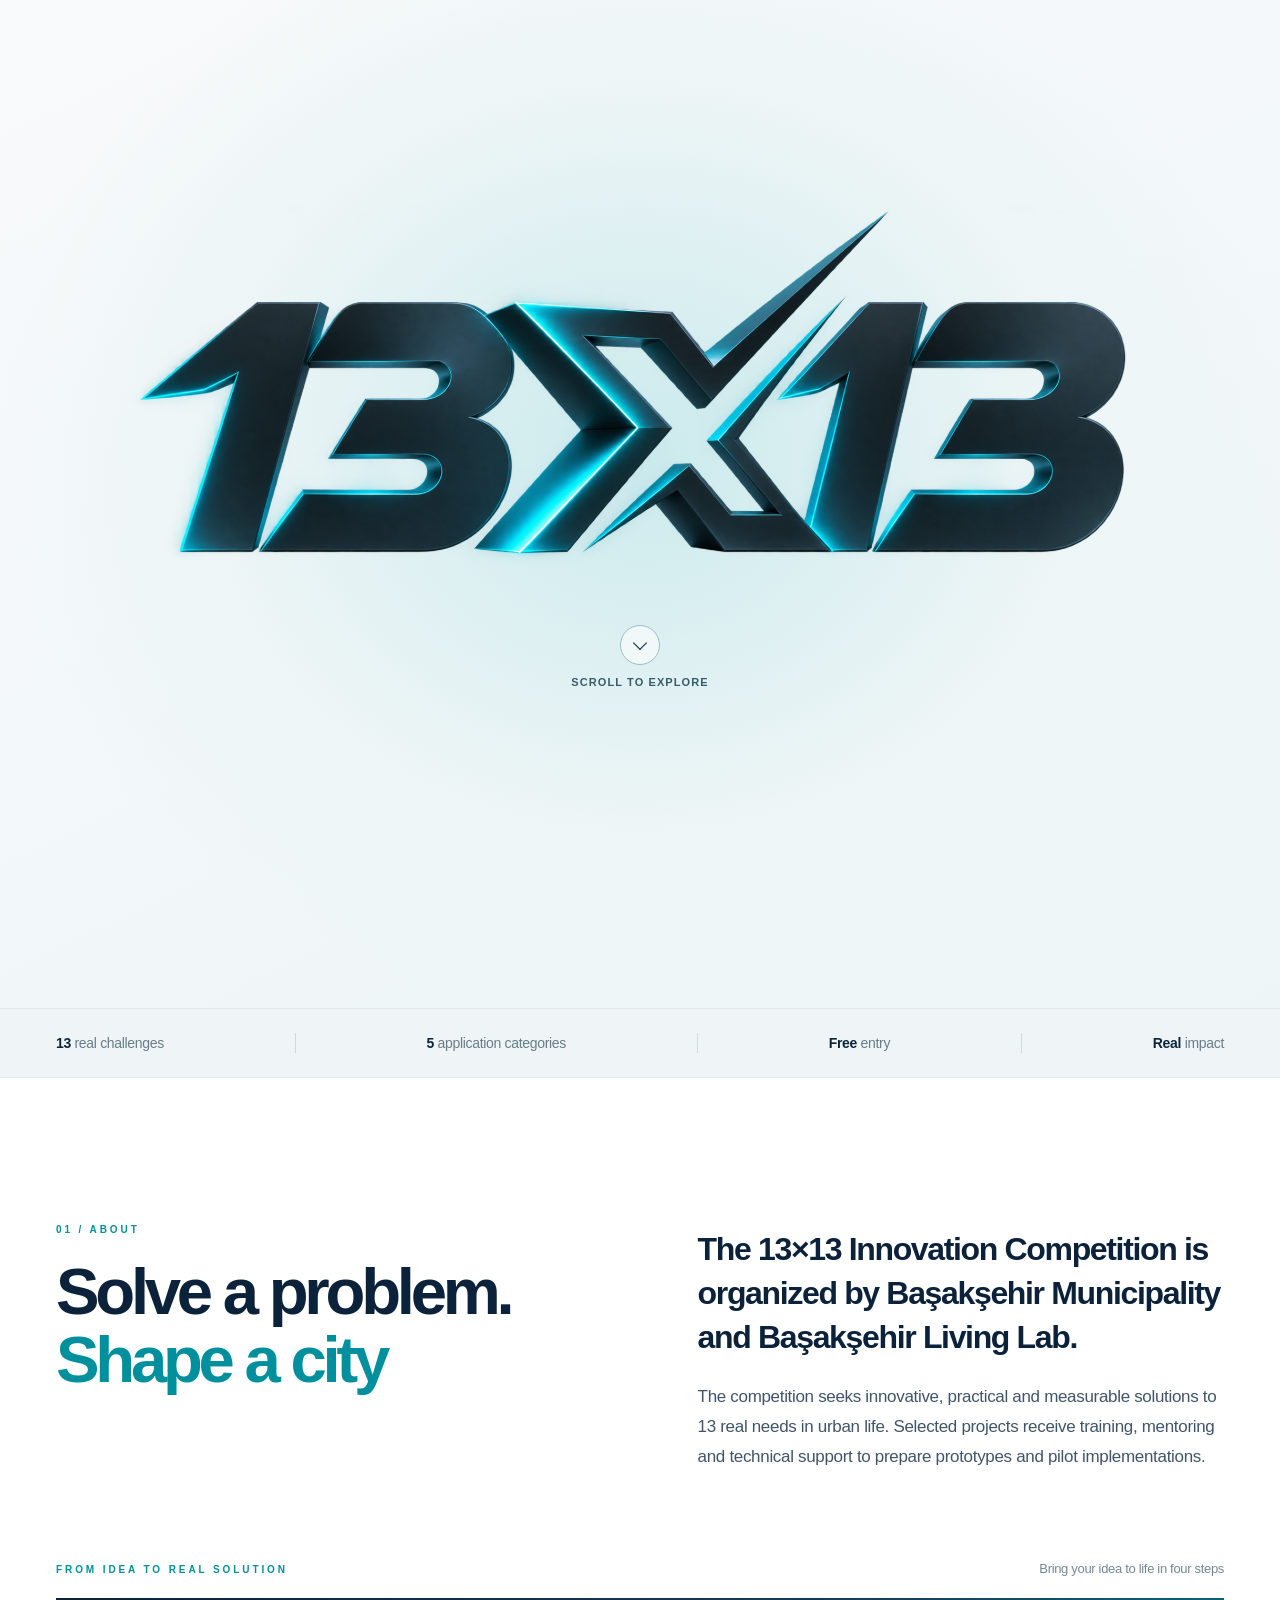
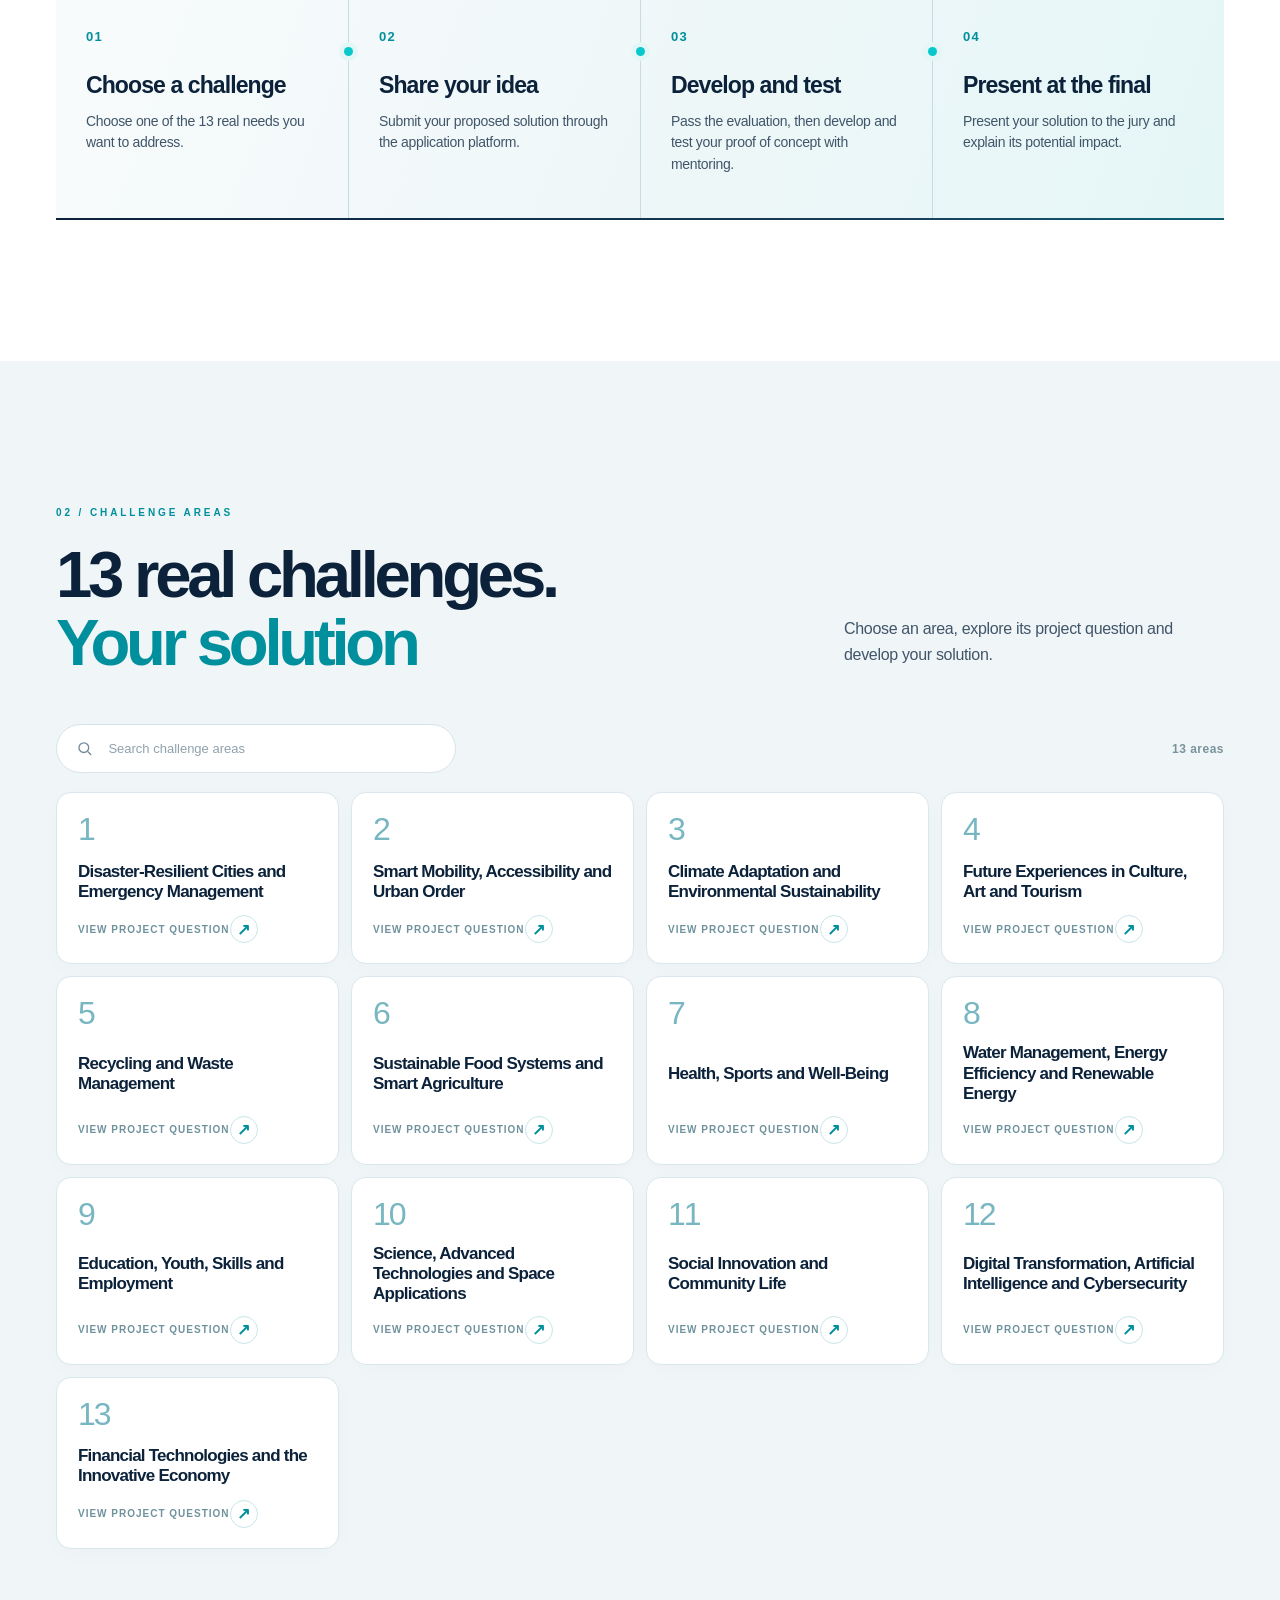
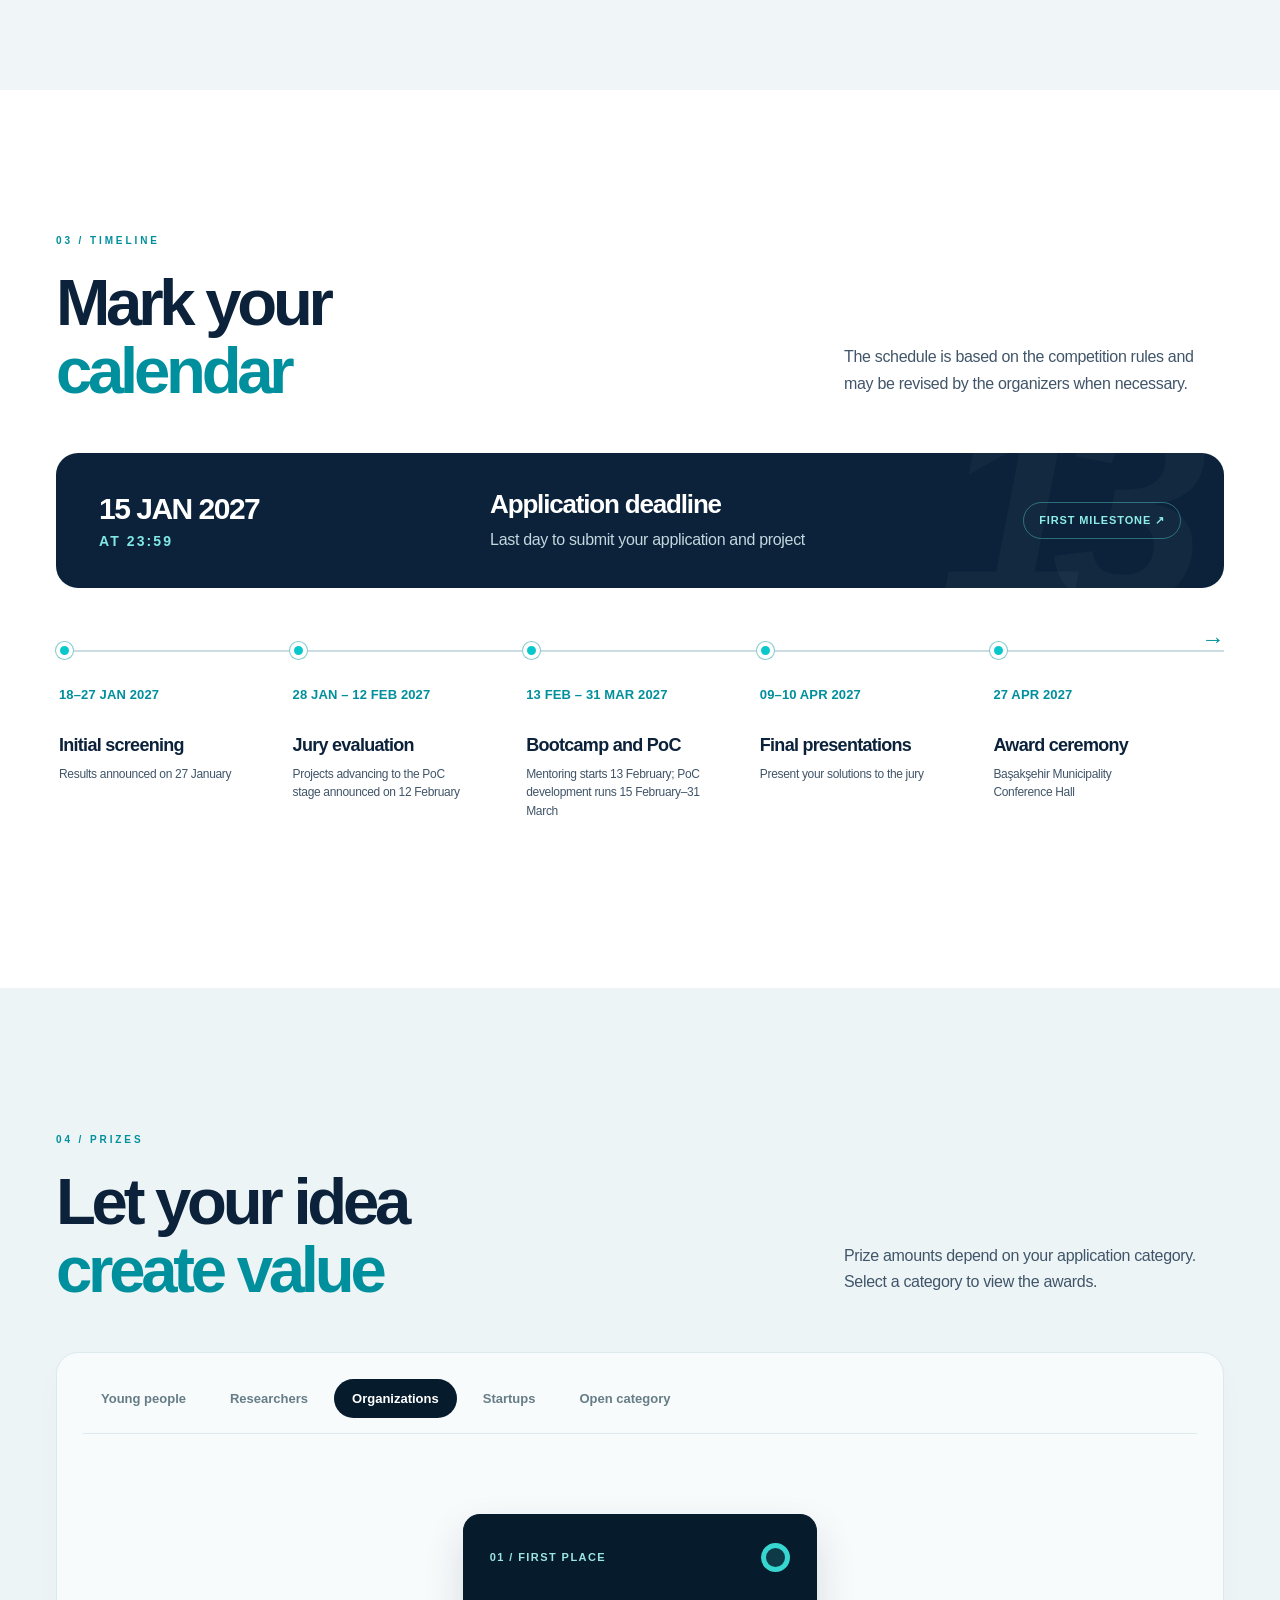
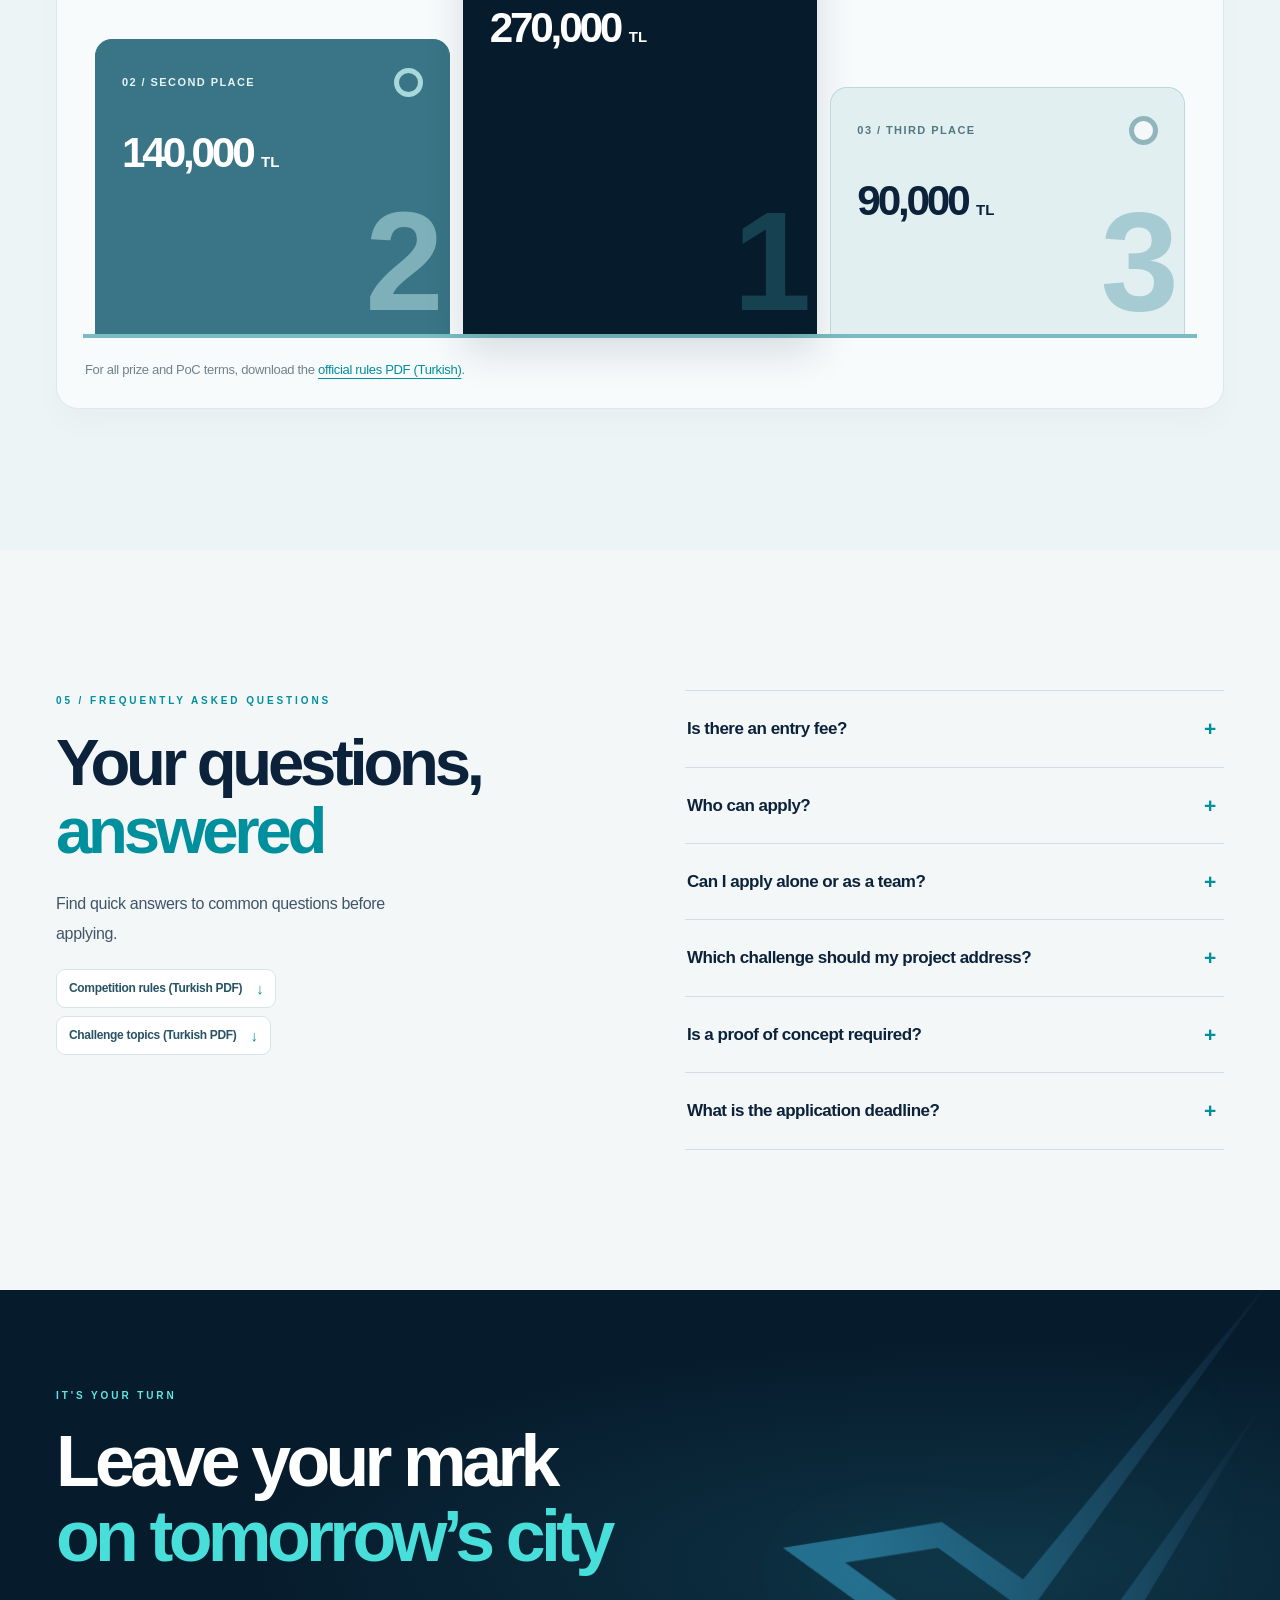
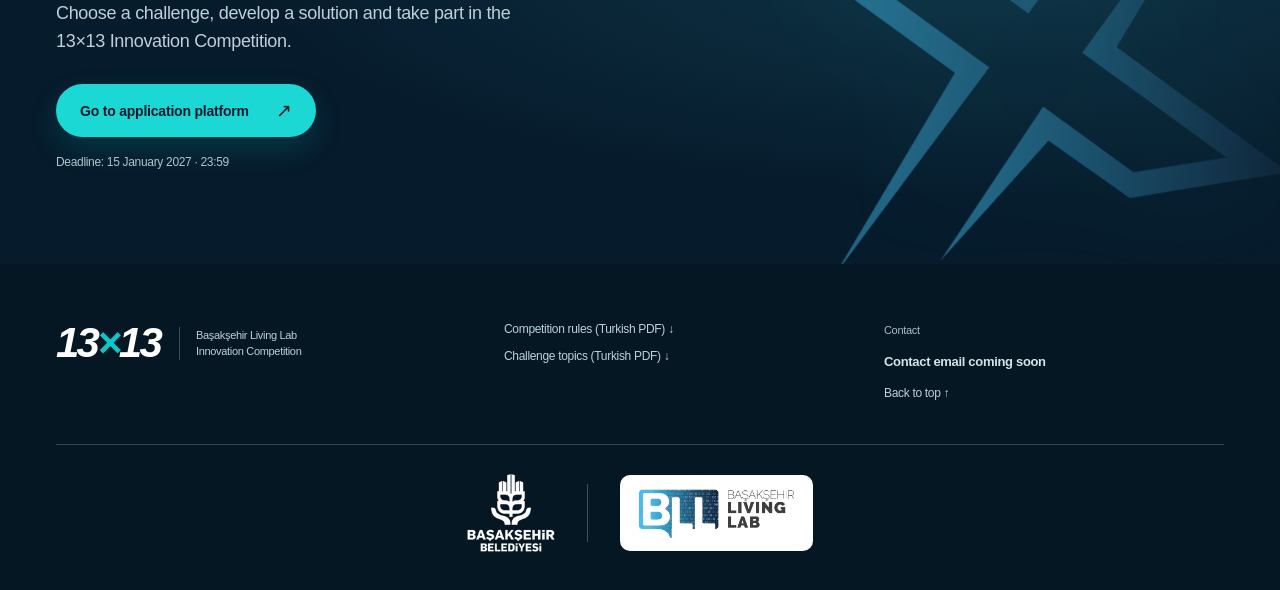
==== commit 3e6a3700: "Revert 4-5-4 problem card layout" ====
--- a/en.html
+++ b/en.html
@@ -193,7 +193,7 @@
   </footer>
 
   <dialog class="problem-dialog" id="problemDialog" aria-labelledby="dialogTitle">
-    <div class="dialog-inner"><div class="dialog-top"><span class="eyebrow" id="dialogNumber">CHALLENGE / 1</span><button class="dialog-close" id="dialogClose" aria-label="Close dialog" type="button">×</button></div><h2 id="dialogTitle"></h2><div class="dialog-divider"></div><span class="dialog-label">PROJECT QUESTION</span><p class="dialog-question" id="dialogQuestion"></p><div class="dialog-actions"><a class="button button-dark" href="assets/13x13-problem-alanlari.pdf" target="_blank" rel="noopener noreferrer">View details (Turkish PDF) ↗</a></div></div>
+    <div class="dialog-inner"><div class="dialog-top"><span class="eyebrow" id="dialogNumber">CHALLENGE / 01</span><button class="dialog-close" id="dialogClose" aria-label="Close dialog" type="button">×</button></div><h2 id="dialogTitle"></h2><div class="dialog-divider"></div><span class="dialog-label">PROJECT QUESTION</span><p class="dialog-question" id="dialogQuestion"></p><div class="dialog-actions"><a class="button button-dark" href="assets/13x13-problem-alanlari.pdf" target="_blank" rel="noopener noreferrer">View details (Turkish PDF) ↗</a></div></div>
   </dialog>
 </body>
 </html>
--- a/styles.css
+++ b/styles.css
@@ -183,30 +183,16 @@
 .about-flow-step p{font-size:14px;line-height:1.55;color:var(--ink-soft);margin:0;max-width:250px}
 @media(prefers-reduced-motion:reduce){.about-flow-track:before,.about-flow-track:after{animation:none}}
 
-/* 13 problems in balanced rows: four, five, then four. */
-.problem-grid{grid-template-columns:repeat(20,minmax(0,1fr));gap:12px}
-.problem-card{grid-column:span 5;min-height:188px;padding:20px 21px;border-radius:15px}
-.problem-card:nth-child(n+5):nth-child(-n+9){grid-column:span 4;padding-inline:17px}
+/* Compact four-column presentation, with every problem visible at once. */
+.problem-grid{grid-template-columns:repeat(4,minmax(0,1fr));gap:12px}
+.problem-card{min-height:172px;padding:20px 21px;border-radius:15px}
 .problem-number{font-size:32px;letter-spacing:-2px}
 .problem-card h3{font-size:17px;line-height:1.2;margin:14px 0 11px}
-.problem-card:nth-child(n+5):nth-child(-n+9) h3{font-size:16px}
 .problem-bottom{font-size:10px}
 .card-arrow{width:28px;height:28px;font-size:16px}
-@media(max-width:1100px){
-  .problem-grid{grid-template-columns:repeat(12,minmax(0,1fr))}
-  .problem-card,.problem-card:nth-child(n+5):nth-child(-n+9){grid-column:span 4;padding-inline:21px}
-  .problem-card:nth-child(n+4):nth-child(-n+7){grid-column:span 3;padding-inline:17px}
-}
-@media(max-width:800px){
-  .problem-grid{grid-template-columns:repeat(2,minmax(0,1fr))}
-  .problem-card,.problem-card:nth-child(n+5):nth-child(-n+9),.problem-card:nth-child(n+4):nth-child(-n+7){grid-column:span 1;padding-inline:21px}
-  .problem-card:last-child{grid-column:span 2}
-  .problem-card:nth-child(n+5):nth-child(-n+9) h3{font-size:17px}
-}
-@media(max-width:540px){
-  .problem-grid{grid-template-columns:1fr}
-  .problem-card:last-child{grid-column:span 1}
-}
+@media(max-width:1100px){.problem-grid{grid-template-columns:repeat(3,minmax(0,1fr))}}
+@media(max-width:800px){.problem-grid{grid-template-columns:repeat(2,minmax(0,1fr))}}
+@media(max-width:540px){.problem-grid{grid-template-columns:1fr}}
 
 @media(max-width:900px){
   .timeline-feature{grid-template-columns:1fr 1fr;gap:20px}
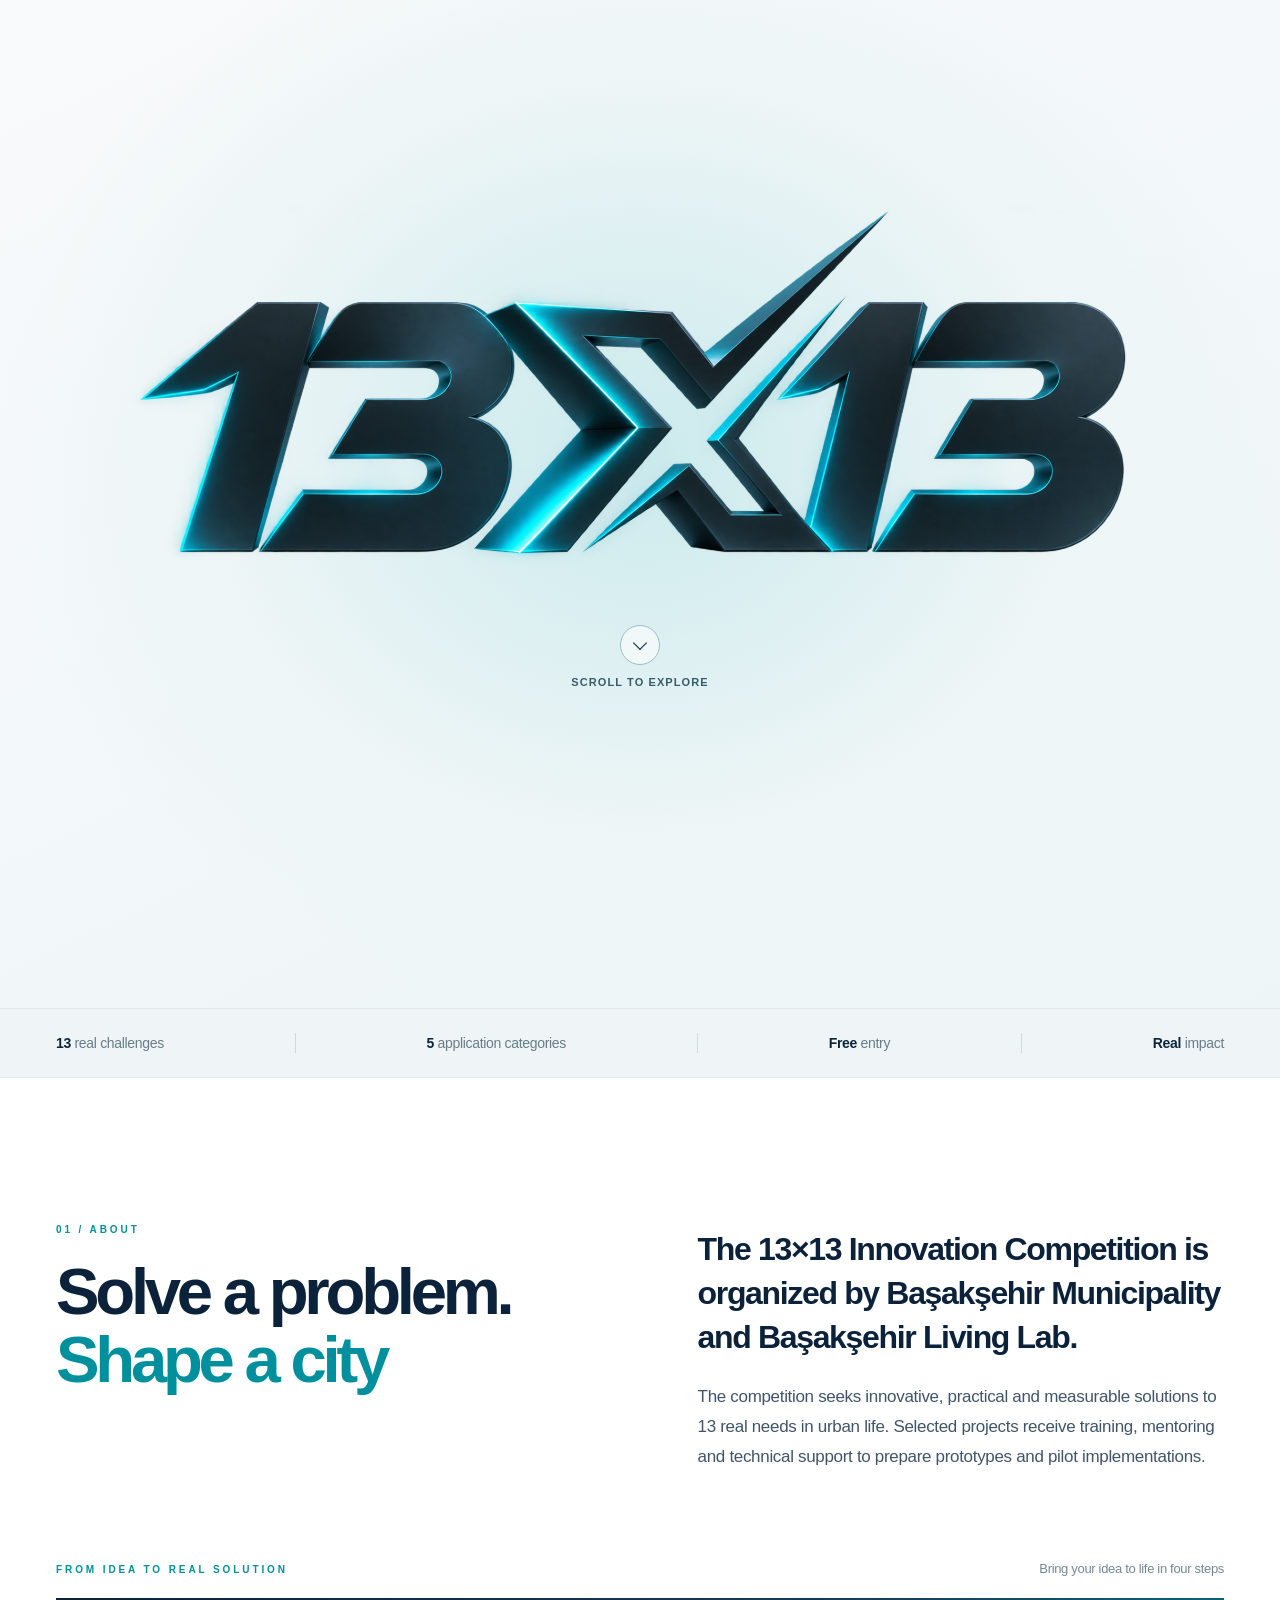
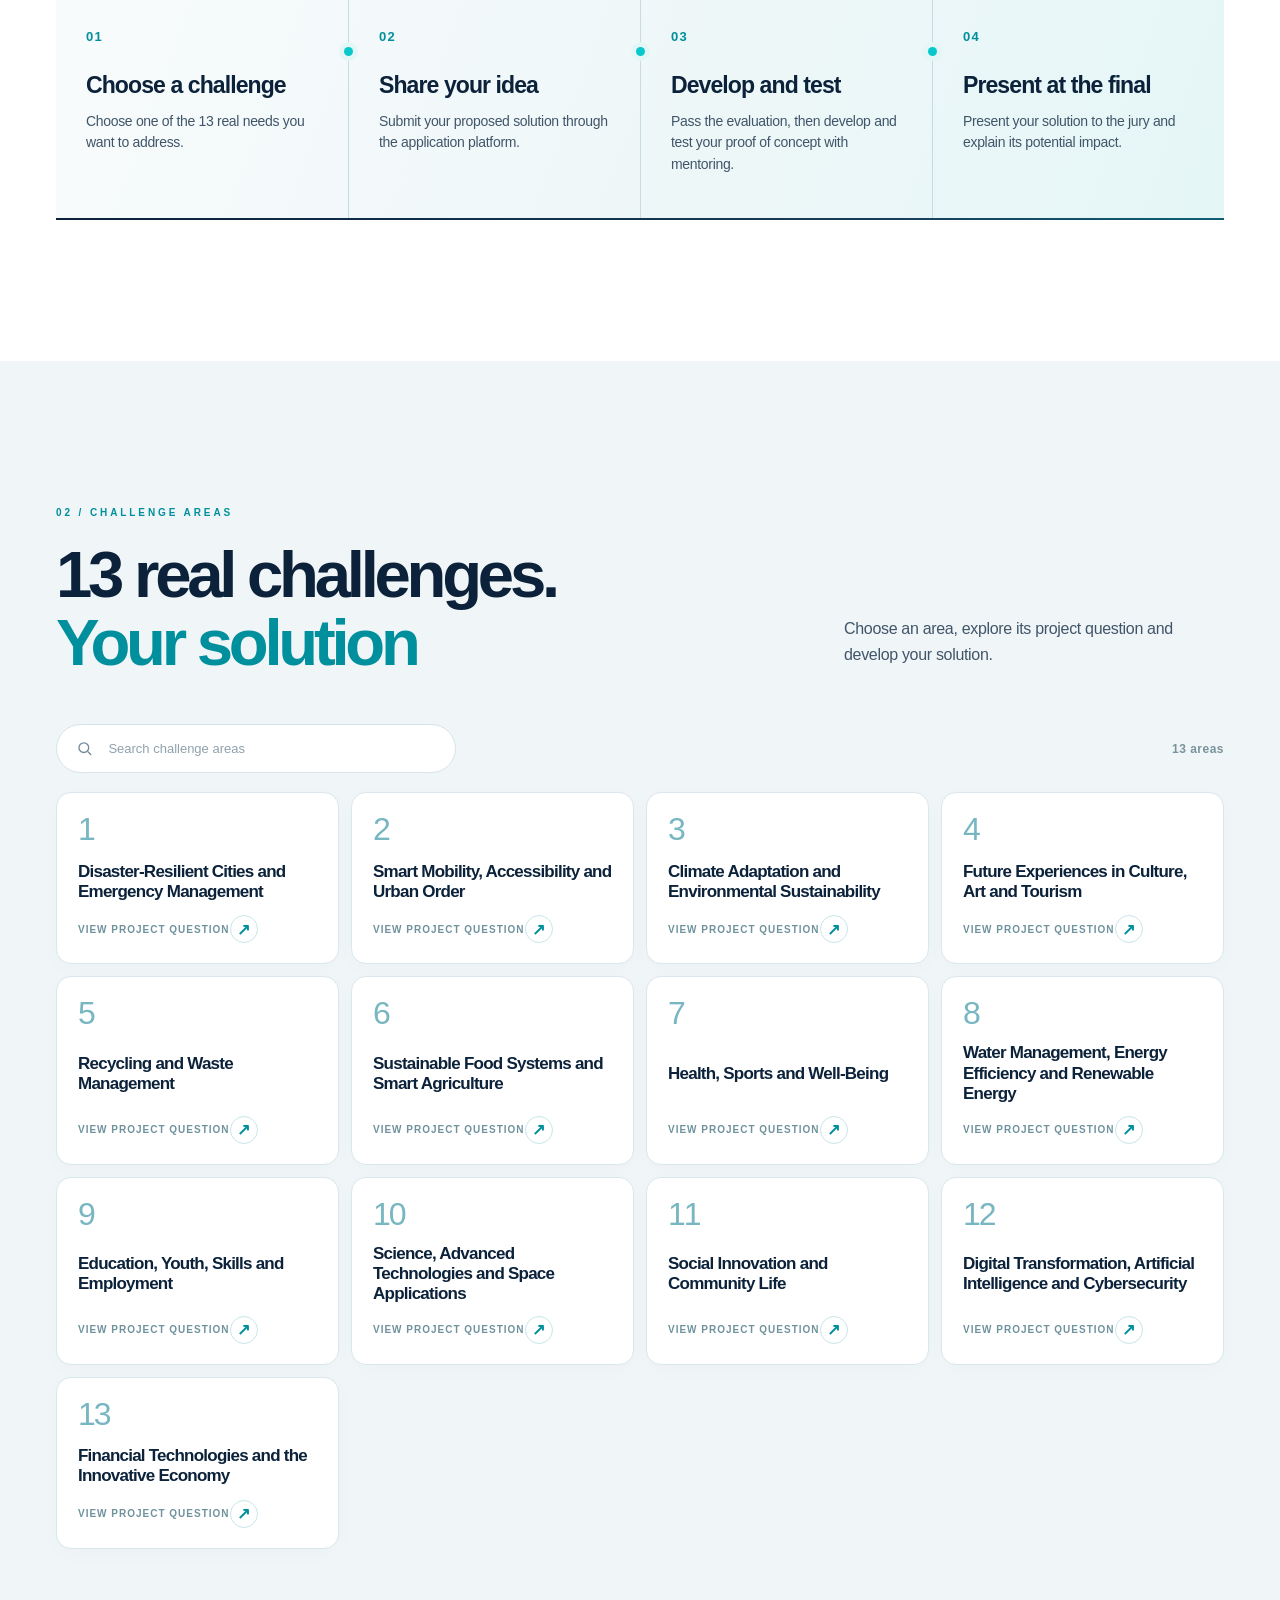
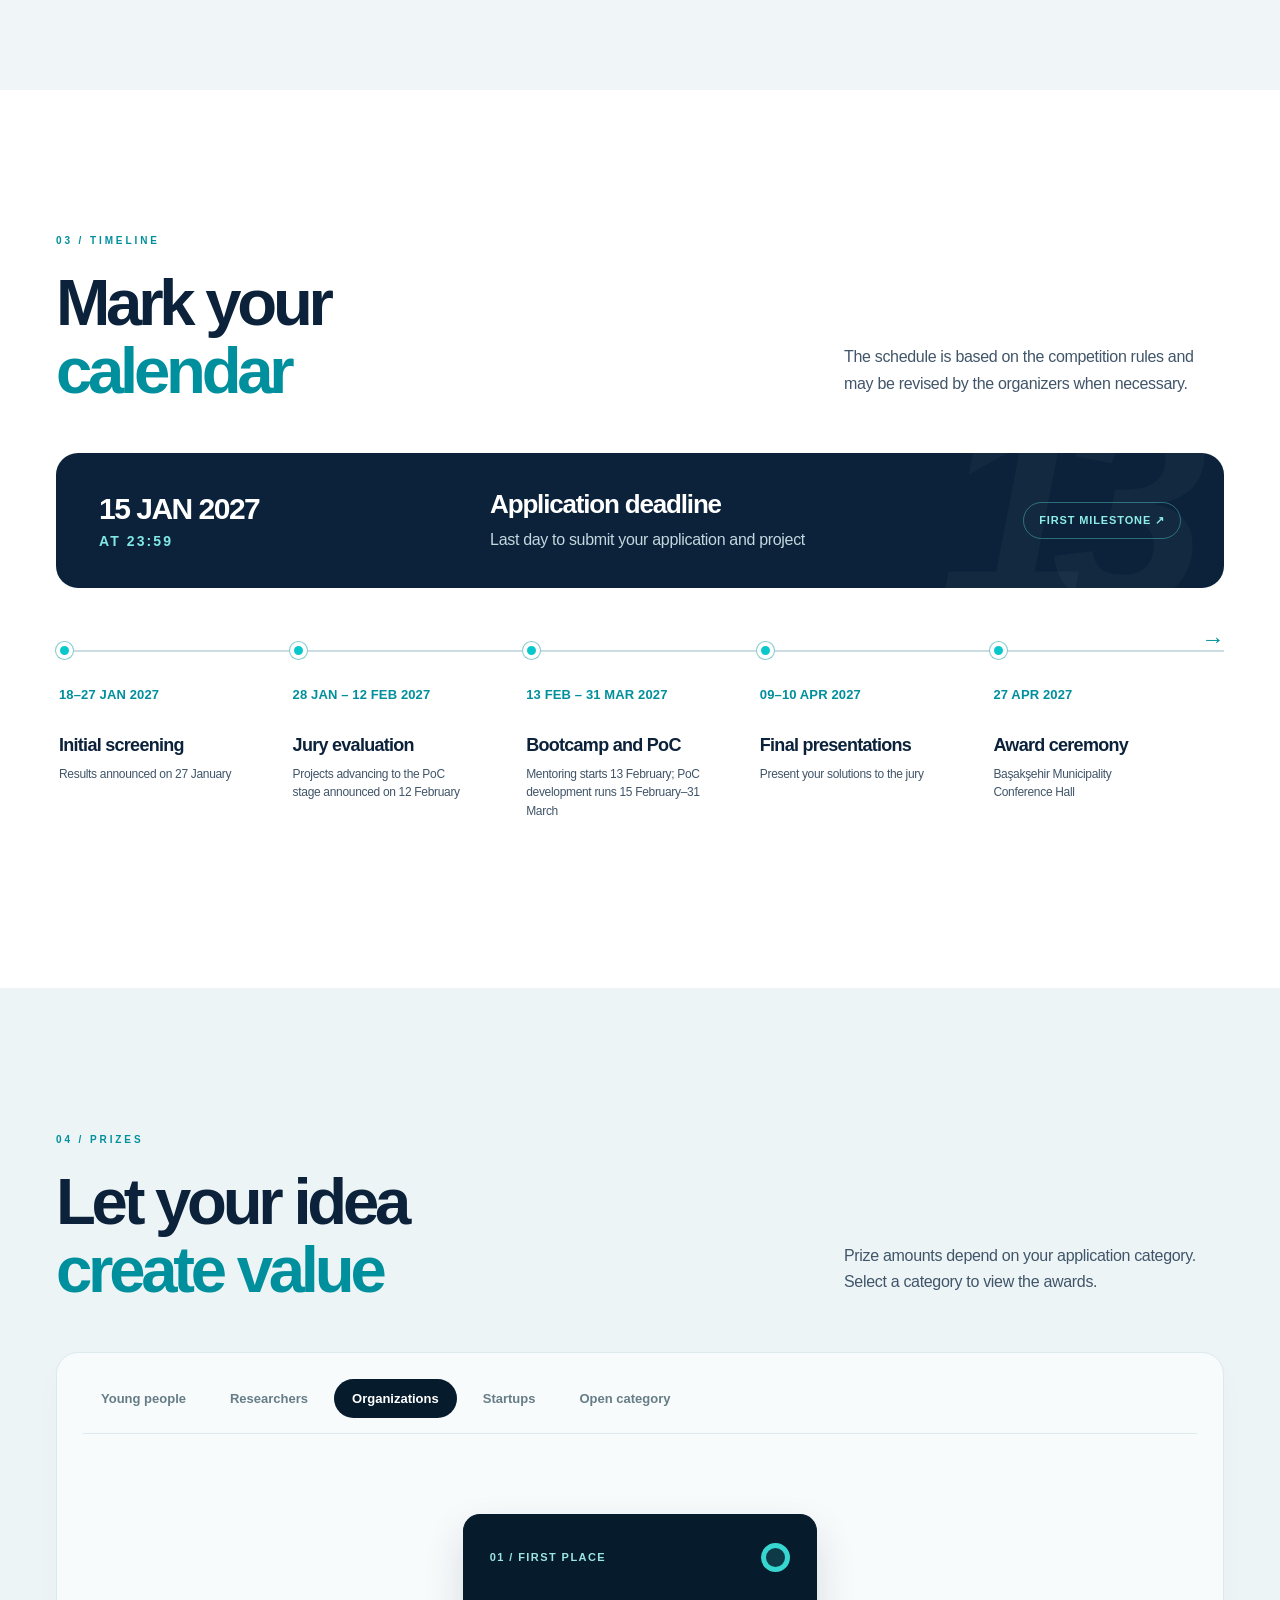
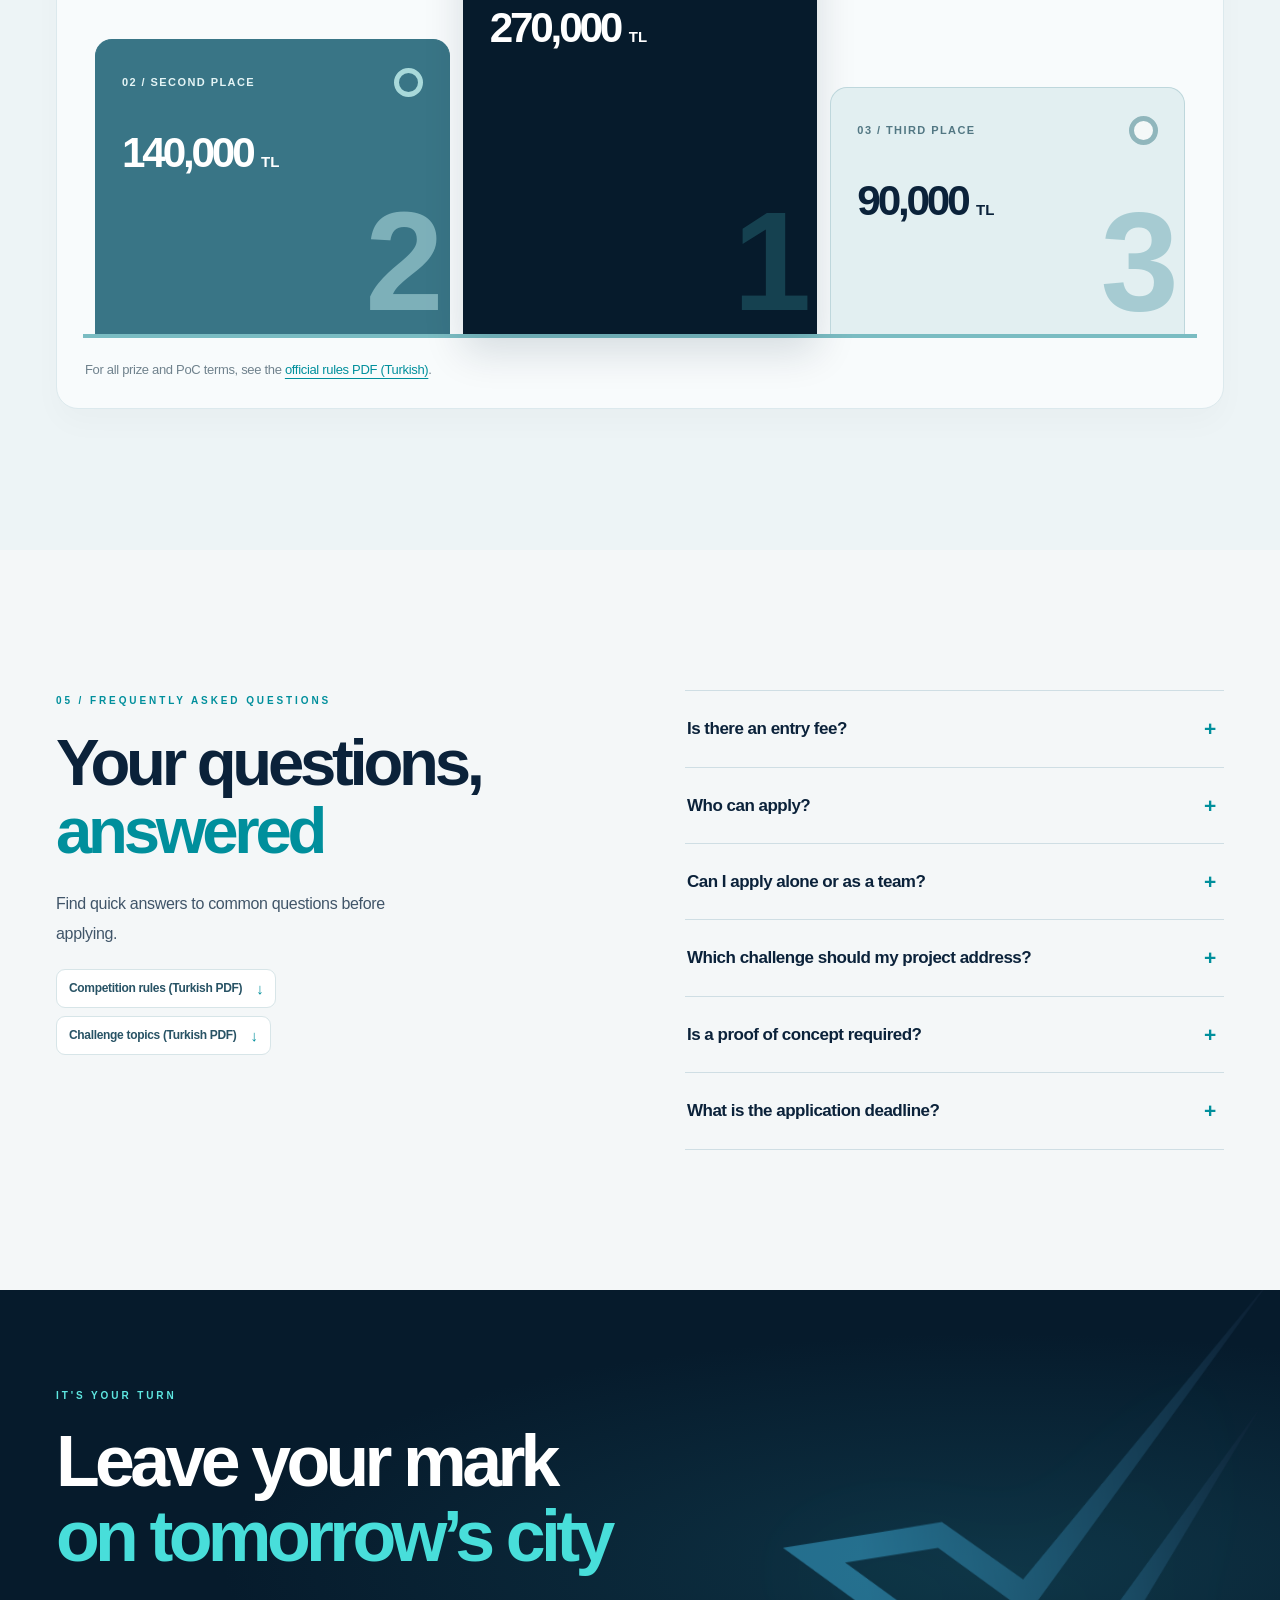
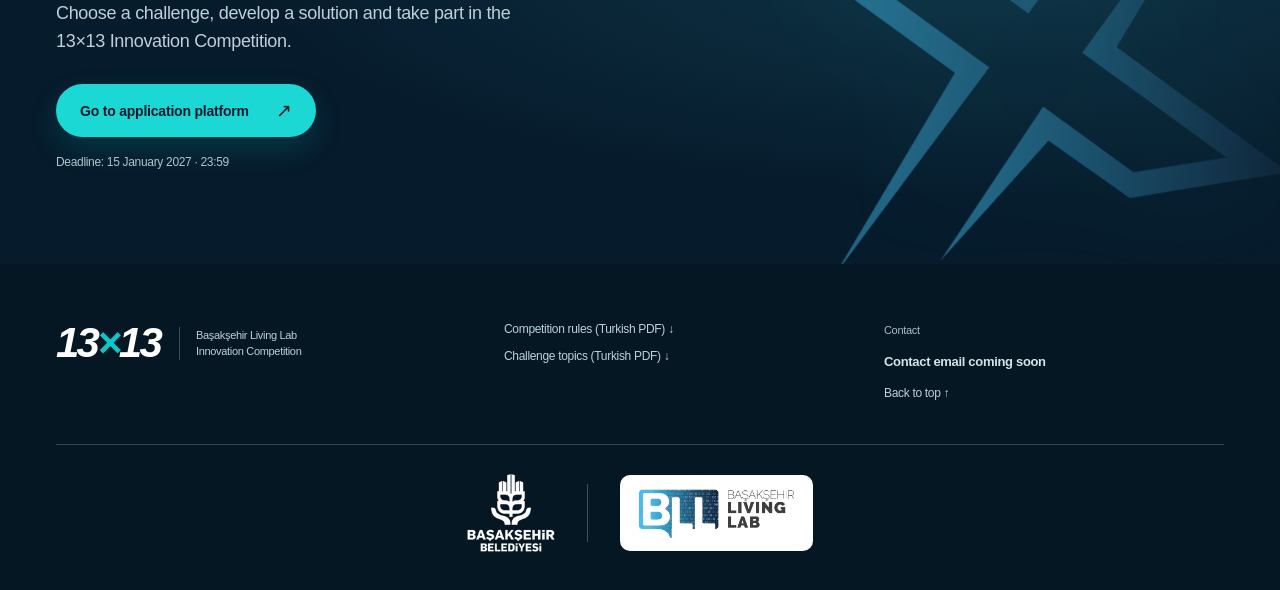
==== commit f43f85b7: "Open prize rules in new tab and download FAQ/footer PDFs" ====
--- a/en.html
+++ b/en.html
@@ -148,7 +148,7 @@
               <span class="award-rank" aria-hidden="true">3</span>
             </div>
           </div>
-          <p class="award-footnote">For all prize and PoC terms, download the <a href="assets/13x13-yarisma-sartnamesi.pdf" download="13x13-yarisma-sartnamesi.pdf">official rules PDF (Turkish)</a>.</p>
+          <p class="award-footnote">For all prize and PoC terms, see the <a href="assets/13x13-yarisma-sartnamesi.pdf" target="_blank" rel="noopener noreferrer">official rules PDF (Turkish)</a>.</p>
         </div>
       </div>
     </section>
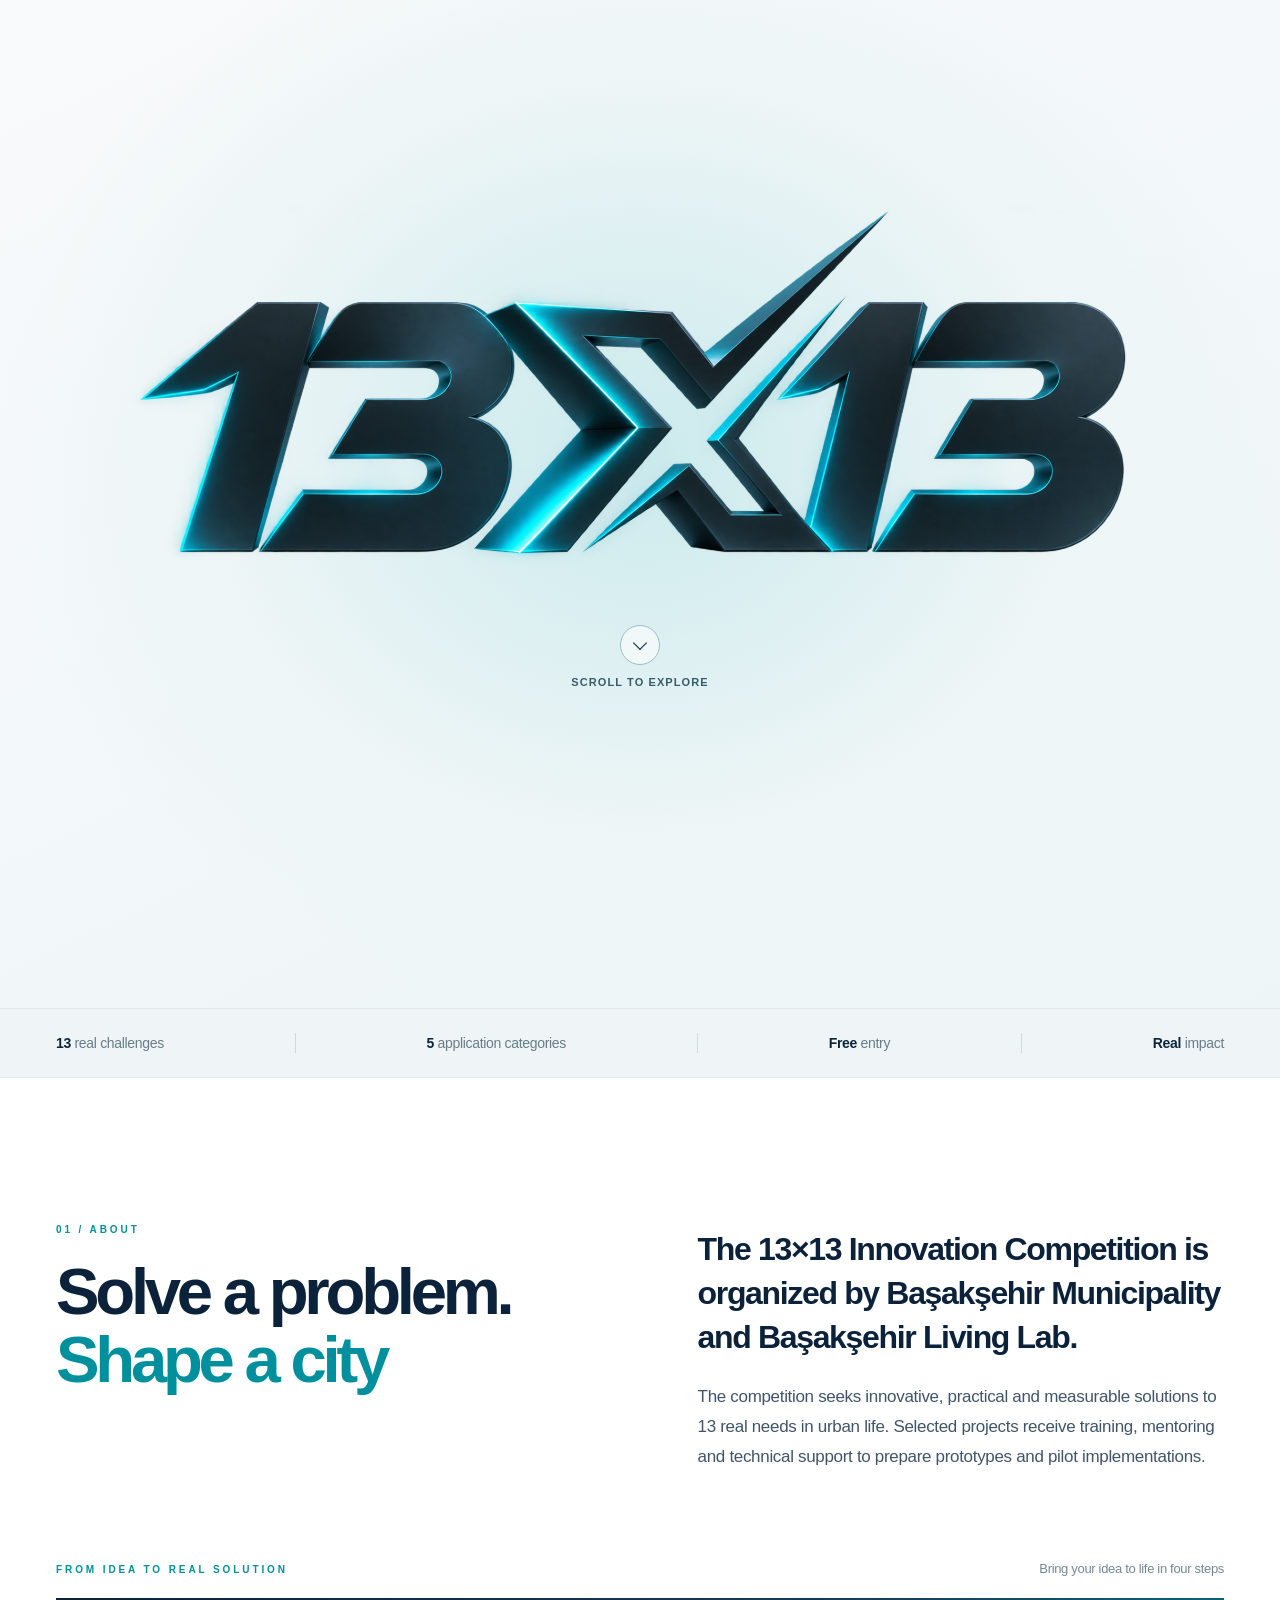
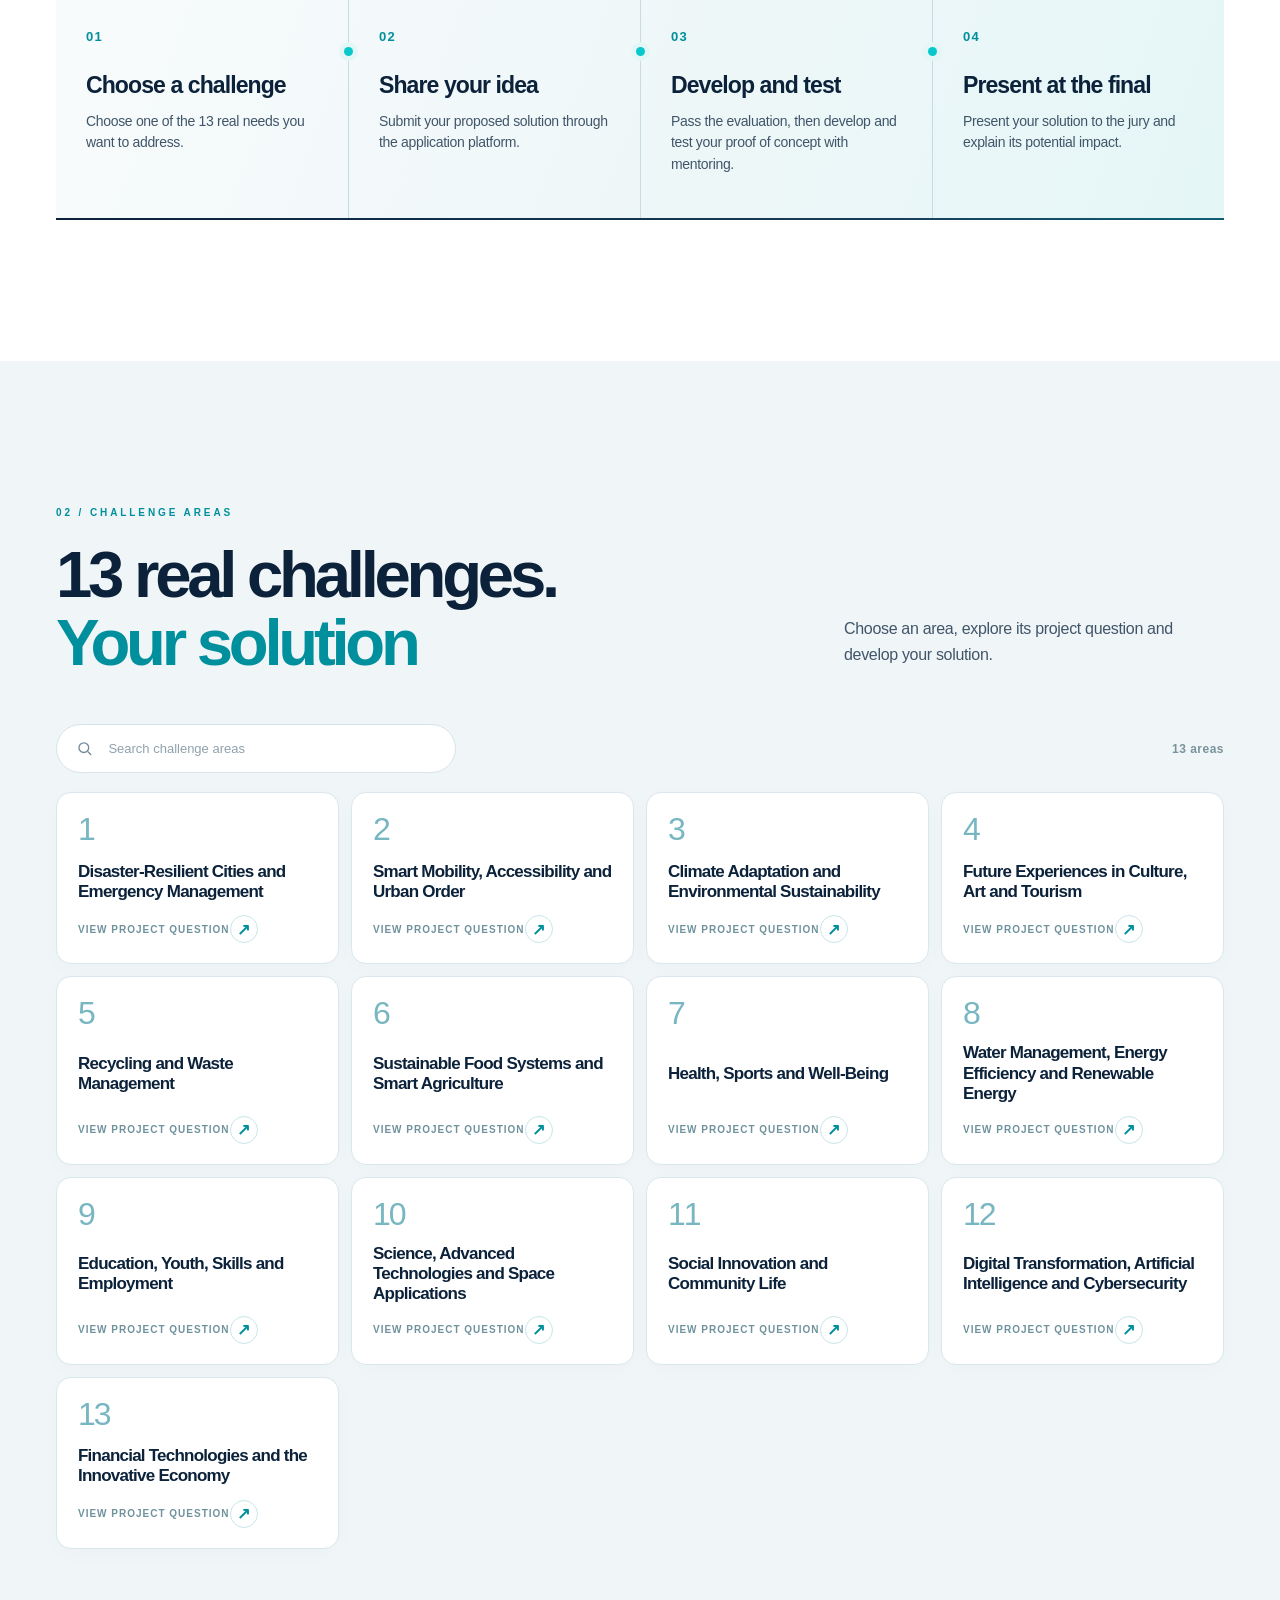
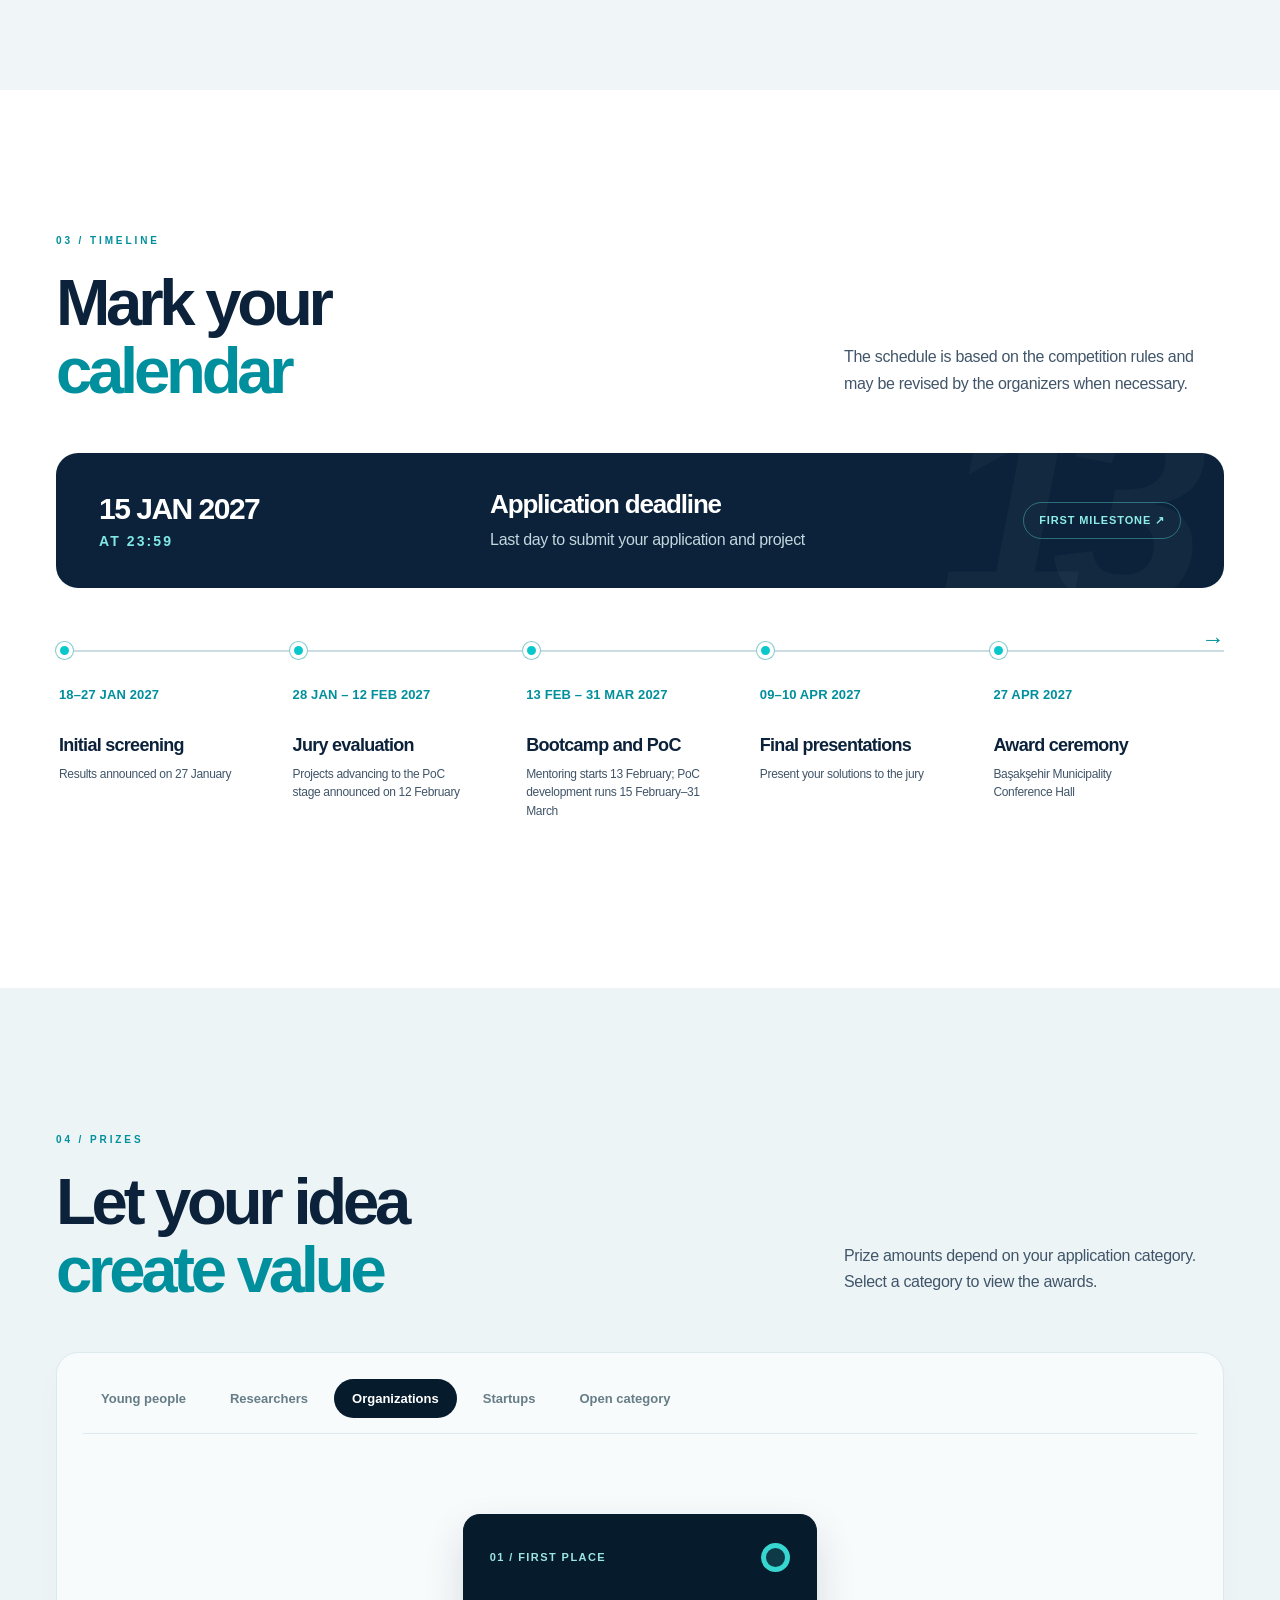
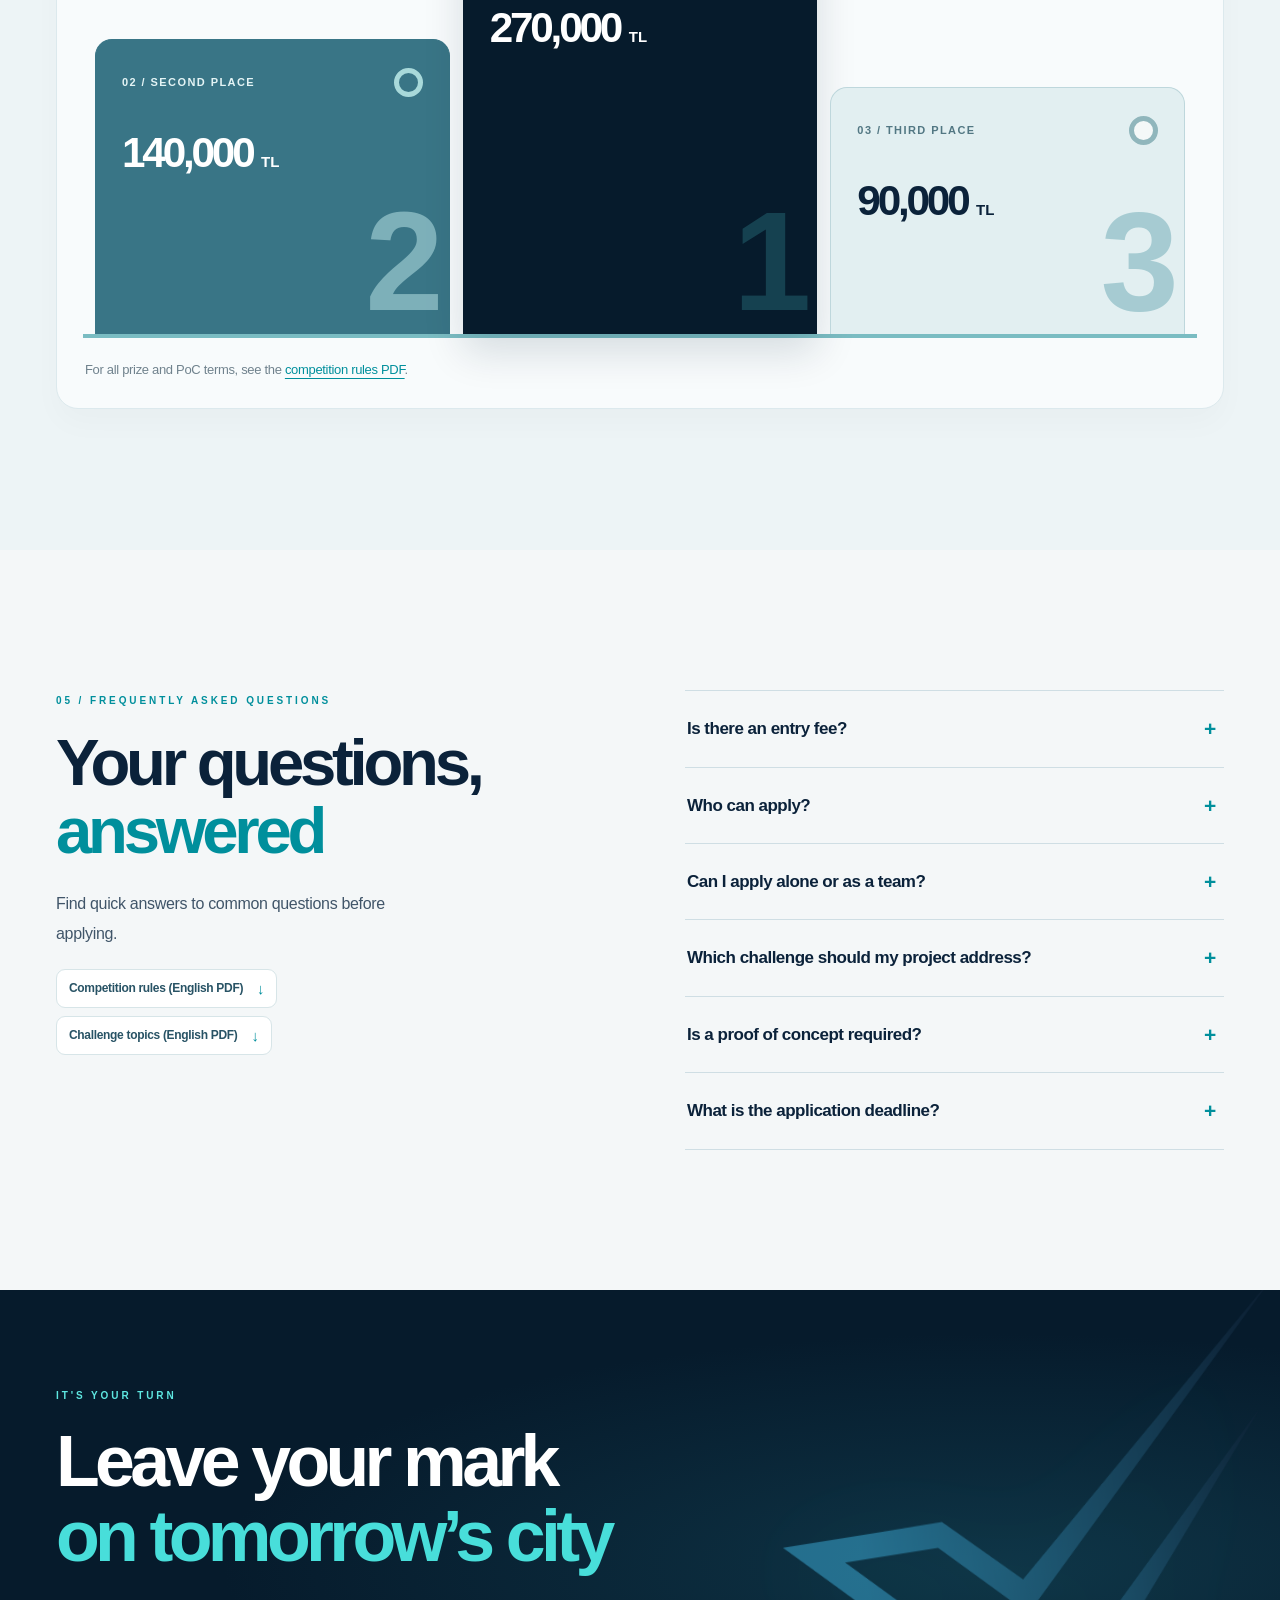
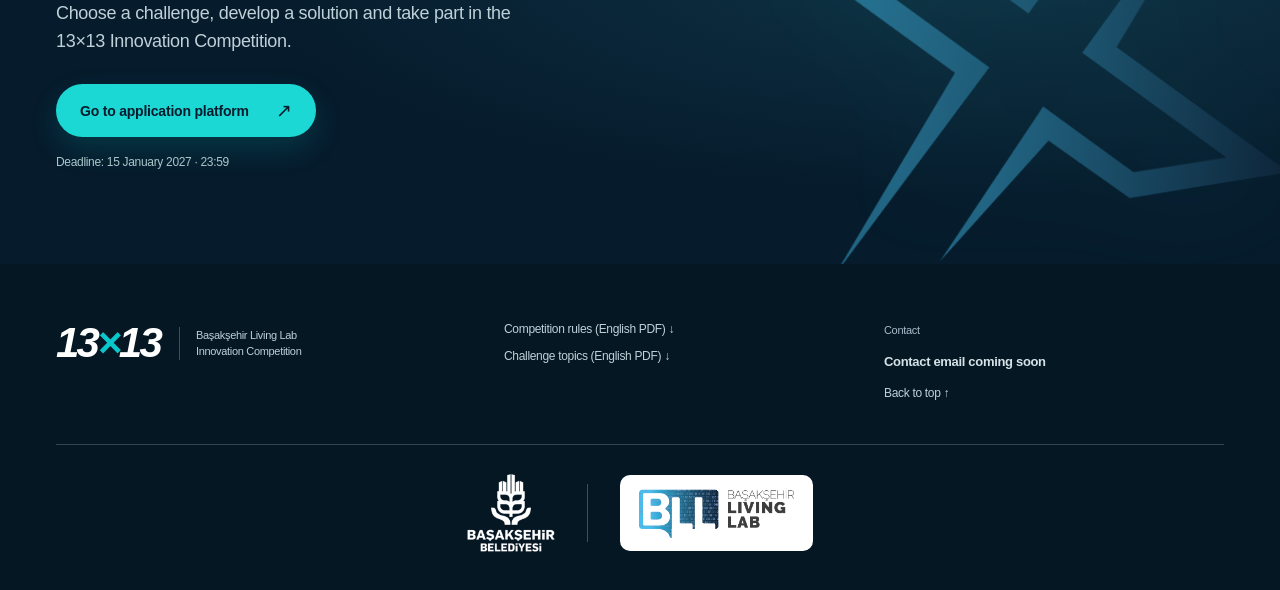
==== commit 6c2c5090: "Add English translations of competition rules and challenges" ====
--- a/en.html
+++ b/en.html
@@ -91,7 +91,7 @@
           <span class="result-count" id="resultCount" aria-live="polite">13 areas</span>
         </div>
         <div class="problem-grid" id="problemGrid" aria-live="polite">
-          <noscript>To explore the 13 challenge areas, <a href="assets/13x13-problem-alanlari.pdf">view the challenge topics PDF (Turkish)</a>.</noscript>
+          <noscript>To explore the 13 challenge areas, <a href="assets/13x13-challenge-topics-en.pdf">view the challenge topics PDF</a>.</noscript>
         </div>
       </div>
     </section>
@@ -148,14 +148,14 @@
               <span class="award-rank" aria-hidden="true">3</span>
             </div>
           </div>
-          <p class="award-footnote">For all prize and PoC terms, see the <a href="assets/13x13-yarisma-sartnamesi.pdf" target="_blank" rel="noopener noreferrer">official rules PDF (Turkish)</a>.</p>
+          <p class="award-footnote">For all prize and PoC terms, see the <a href="assets/13x13-competition-rules-en.pdf" target="_blank" rel="noopener noreferrer">competition rules PDF</a>.</p>
         </div>
       </div>
     </section>
 
     <section class="section faq-section" id="sss" data-x-scene="faq">
       <div class="container section-grid faq-grid">
-        <div class="section-heading-block reveal"><span class="eyebrow">05 / FREQUENTLY ASKED QUESTIONS</span><h2 class="section-title">Your questions,<br><em>answered</em></h2><p class="body-copy">Find quick answers to common questions before applying.</p><div class="faq-downloads" aria-label="Competition documents"><a href="assets/13x13-yarisma-sartnamesi.pdf" download="13x13-yarisma-sartnamesi.pdf">Competition rules (Turkish PDF) <span aria-hidden="true">↓</span></a><a href="assets/13x13-problem-alanlari.pdf" download="13x13-problem-alanlari.pdf">Challenge topics (Turkish PDF) <span aria-hidden="true">↓</span></a></div></div>
+        <div class="section-heading-block reveal"><span class="eyebrow">05 / FREQUENTLY ASKED QUESTIONS</span><h2 class="section-title">Your questions,<br><em>answered</em></h2><p class="body-copy">Find quick answers to common questions before applying.</p><div class="faq-downloads" aria-label="Competition documents"><a href="assets/13x13-competition-rules-en.pdf" download="13x13-competition-rules-en.pdf">Competition rules (English PDF) <span aria-hidden="true">↓</span></a><a href="assets/13x13-challenge-topics-en.pdf" download="13x13-challenge-topics-en.pdf">Challenge topics (English PDF) <span aria-hidden="true">↓</span></a></div></div>
         <div class="faq-list reveal">
           <details><summary>Is there an entry fee? <span class="faq-plus" aria-hidden="true"></span></summary><p>No. Entry to the 13×13 Innovation Competition is free.</p></details>
           <details><summary>Who can apply? <span class="faq-plus" aria-hidden="true"></span></summary><p>Students and recent graduates, researchers, public and private organizations, NGOs, startups and individuals with solutions may apply.</p></details>
@@ -185,7 +185,7 @@
     <div class="container">
       <div class="footer-layout">
         <div class="footer-brand"><a href="#anasayfa">13<span>×</span>13</a><small>Başakşehir Living Lab<br>Innovation Competition</small></div>
-        <div class="footer-links"><a href="assets/13x13-yarisma-sartnamesi.pdf" download="13x13-yarisma-sartnamesi.pdf">Competition rules (Turkish PDF) ↓</a><a href="assets/13x13-problem-alanlari.pdf" download="13x13-problem-alanlari.pdf">Challenge topics (Turkish PDF) ↓</a></div>
+        <div class="footer-links"><a href="assets/13x13-competition-rules-en.pdf" download="13x13-competition-rules-en.pdf">Competition rules (English PDF) ↓</a><a href="assets/13x13-challenge-topics-en.pdf" download="13x13-challenge-topics-en.pdf">Challenge topics (English PDF) ↓</a></div>
         <div class="footer-meta"><span>Contact</span><span class="footer-email-placeholder">Contact email coming soon</span><a href="#anasayfa">Back to top ↑</a></div>
       </div>
       <div class="footer-logos"><img class="footer-municipality-logo" src="assets/basaksehir-belediyesi-logo.png" alt="Başakşehir Belediyesi" width="146" height="128"><span class="footer-logo-divider" aria-hidden="true"></span><span class="footer-lab-logo"><img src="assets/bll-logo-yatay.png" alt="Başakşehir Living Lab" width="561" height="182"></span></div>
@@ -193,7 +193,7 @@
   </footer>
 
   <dialog class="problem-dialog" id="problemDialog" aria-labelledby="dialogTitle">
-    <div class="dialog-inner"><div class="dialog-top"><span class="eyebrow" id="dialogNumber">CHALLENGE / 01</span><button class="dialog-close" id="dialogClose" aria-label="Close dialog" type="button">×</button></div><h2 id="dialogTitle"></h2><div class="dialog-divider"></div><span class="dialog-label">PROJECT QUESTION</span><p class="dialog-question" id="dialogQuestion"></p><div class="dialog-actions"><a class="button button-dark" href="assets/13x13-problem-alanlari.pdf" target="_blank" rel="noopener noreferrer">View details (Turkish PDF) ↗</a></div></div>
+    <div class="dialog-inner"><div class="dialog-top"><span class="eyebrow" id="dialogNumber">CHALLENGE / 01</span><button class="dialog-close" id="dialogClose" aria-label="Close dialog" type="button">×</button></div><h2 id="dialogTitle"></h2><div class="dialog-divider"></div><span class="dialog-label">PROJECT QUESTION</span><p class="dialog-question" id="dialogQuestion"></p><div class="dialog-actions"><a class="button button-dark" href="assets/13x13-challenge-topics-en.pdf" target="_blank" rel="noopener noreferrer">View details (English PDF) ↗</a></div></div>
   </dialog>
 </body>
 </html>
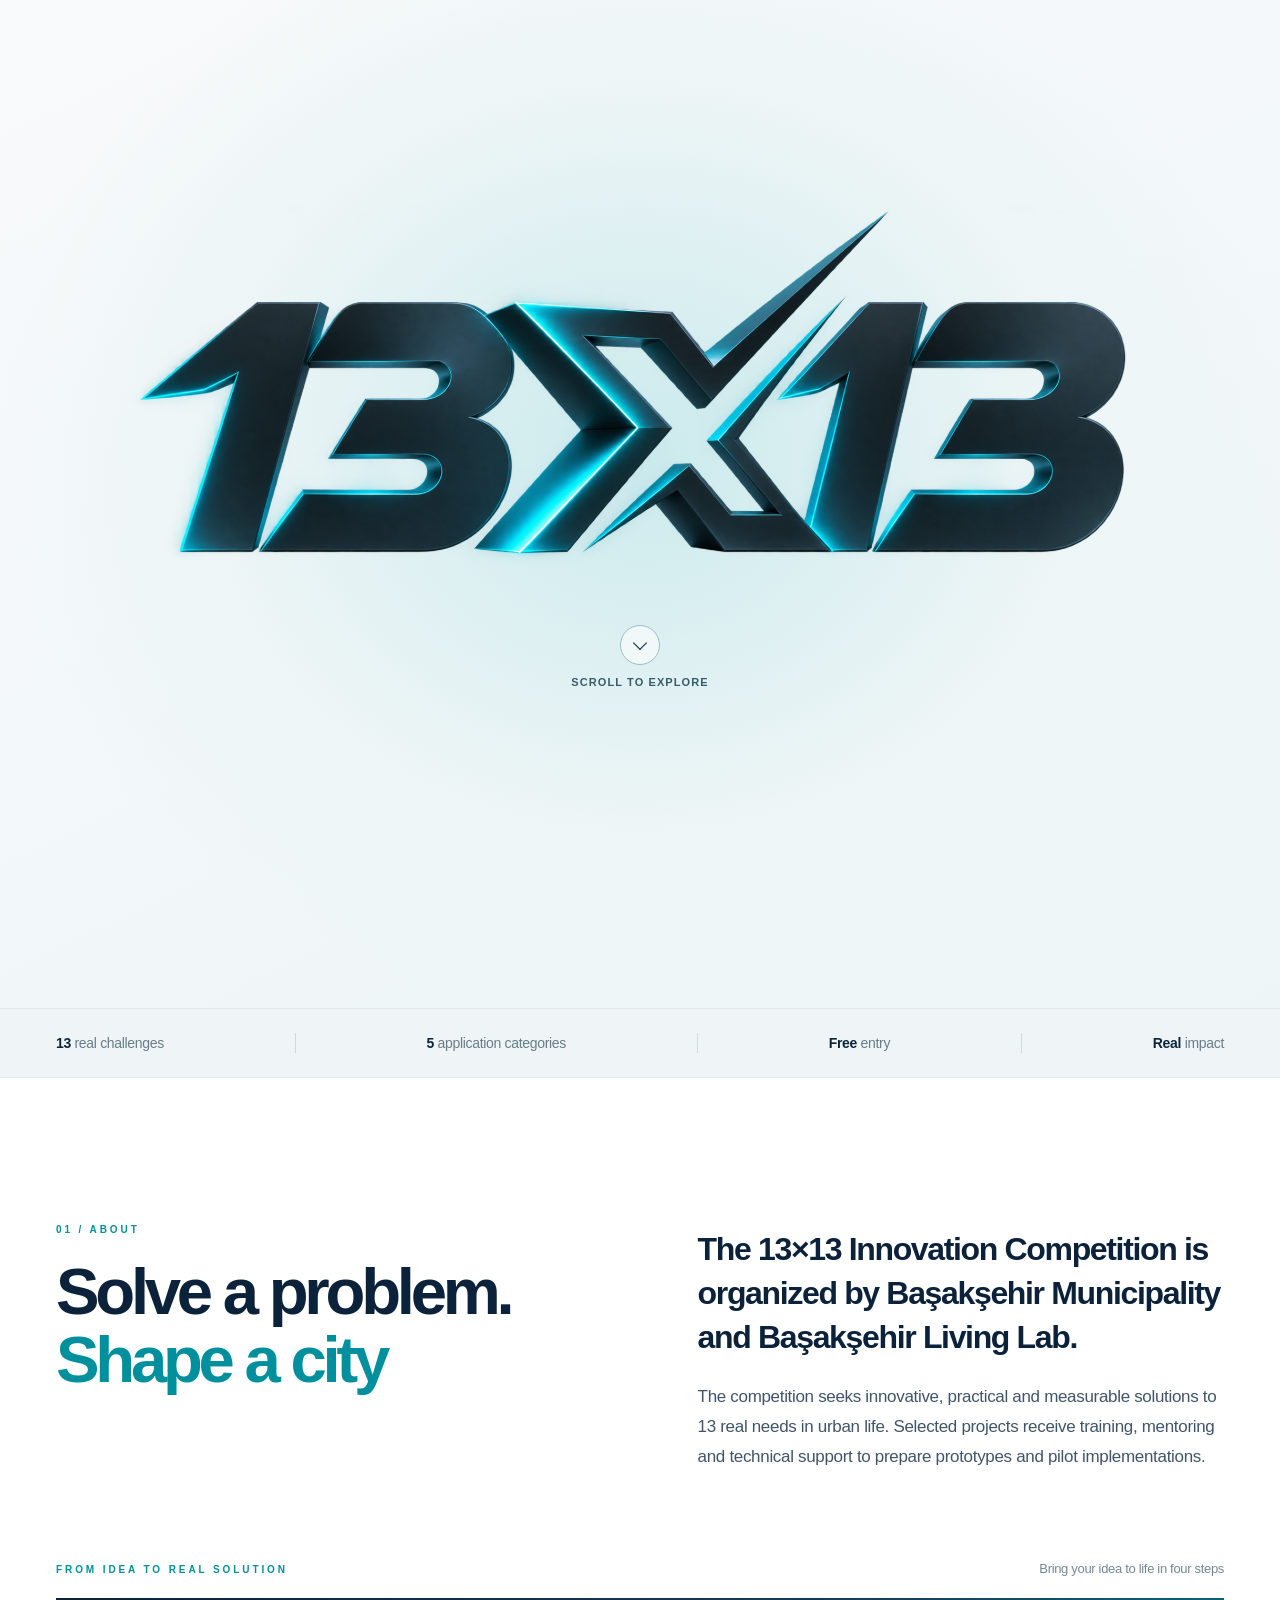
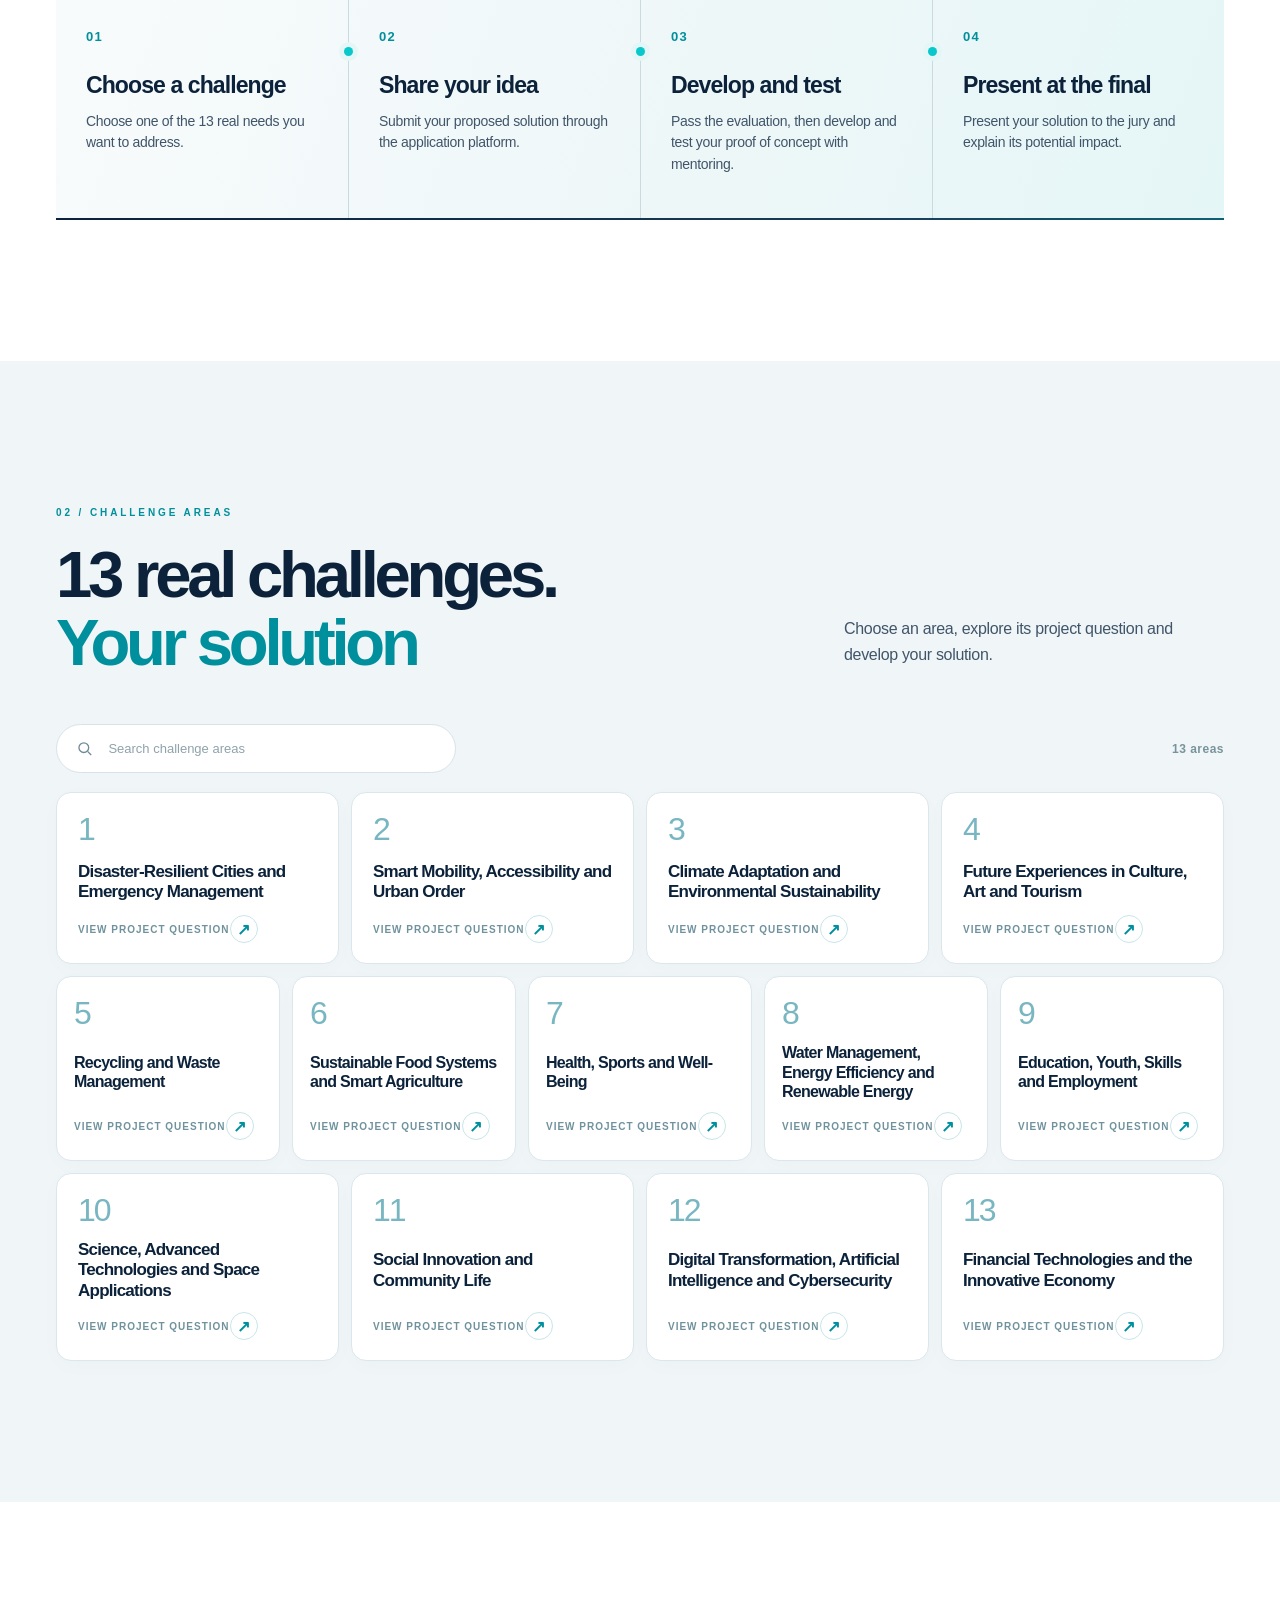
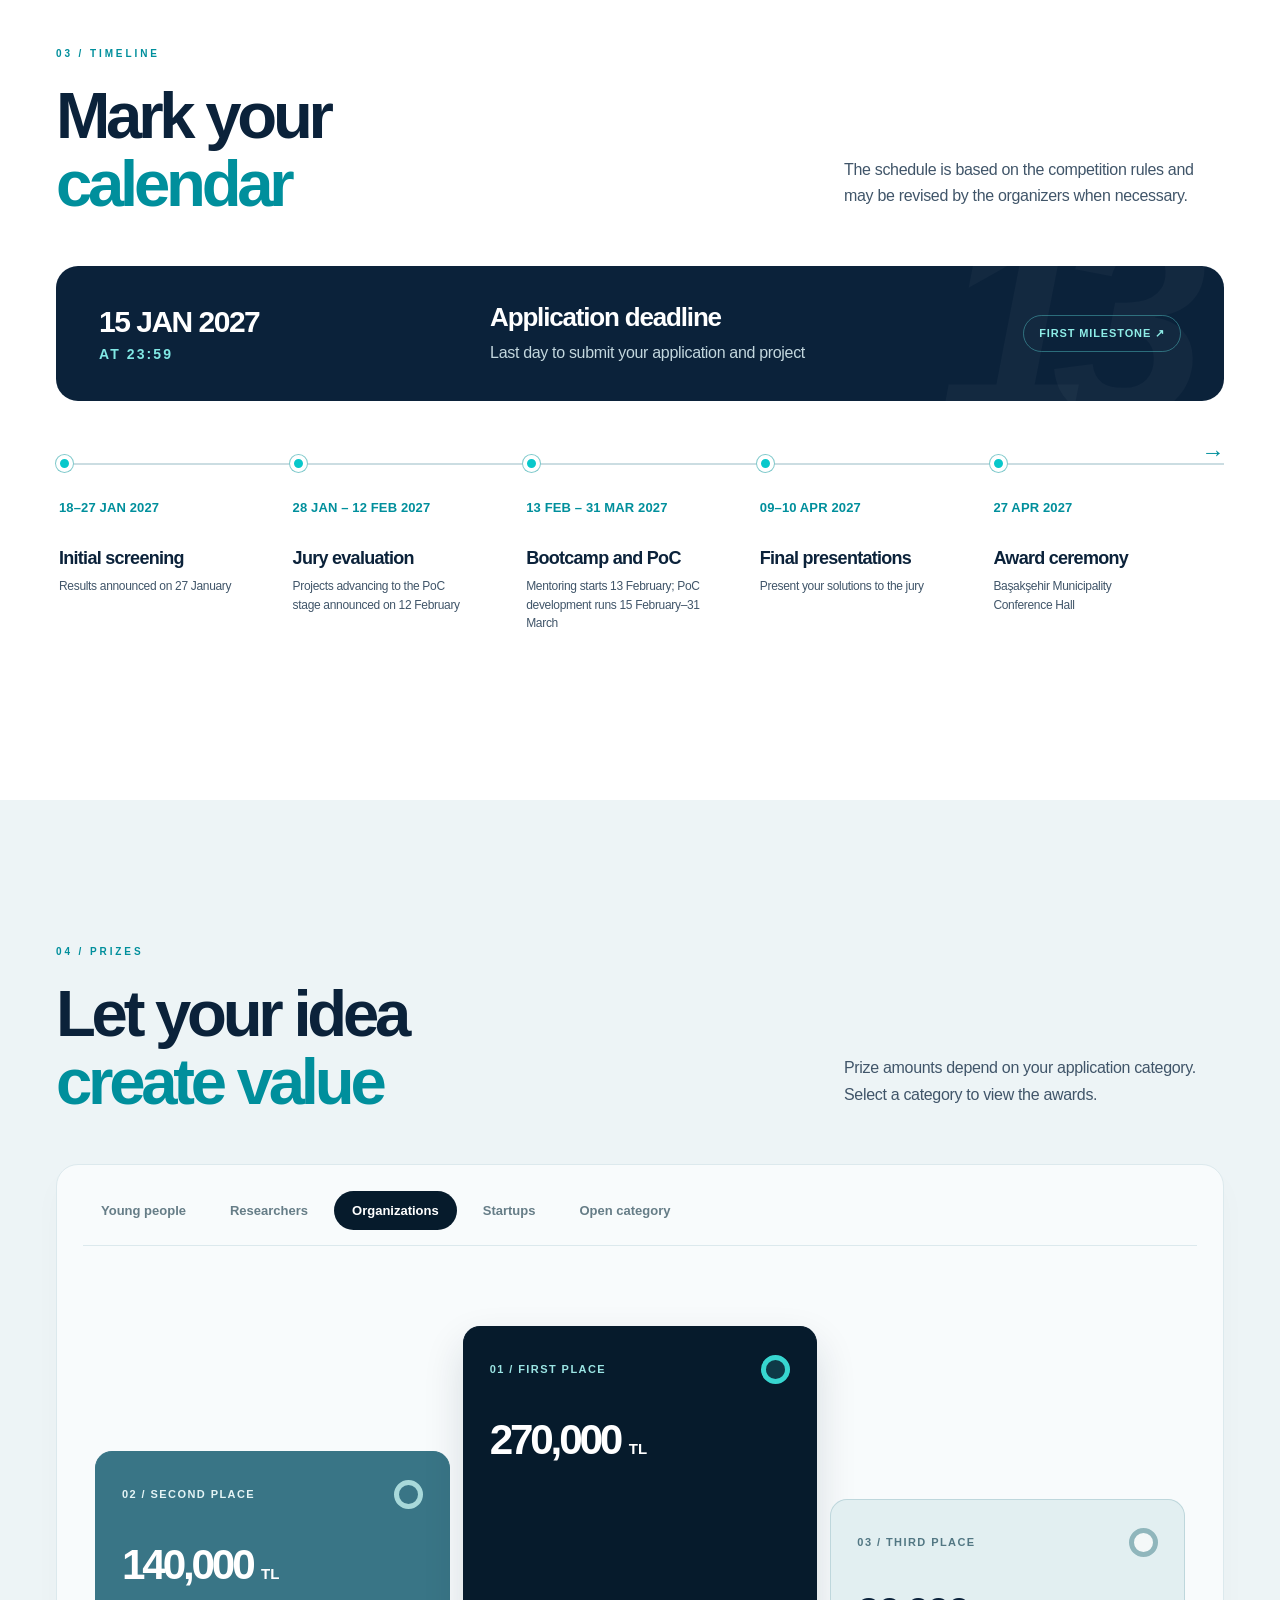
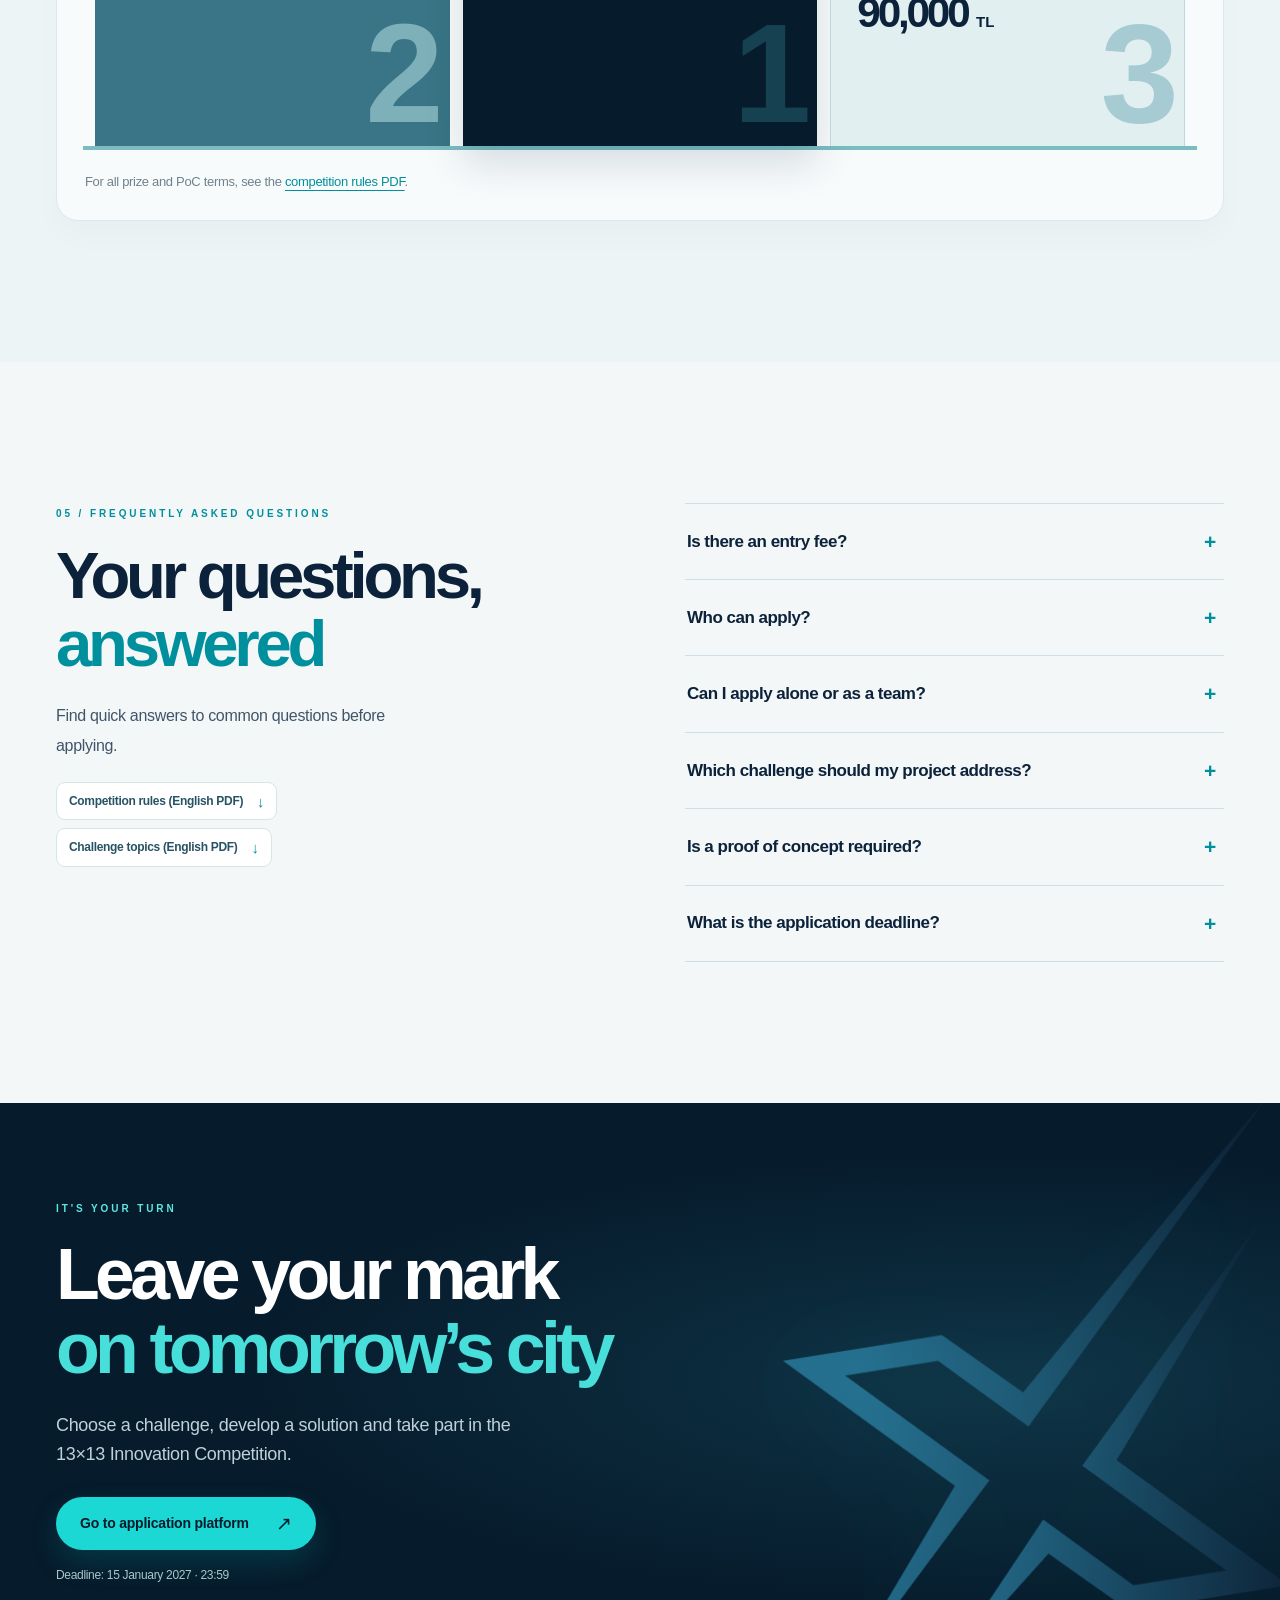
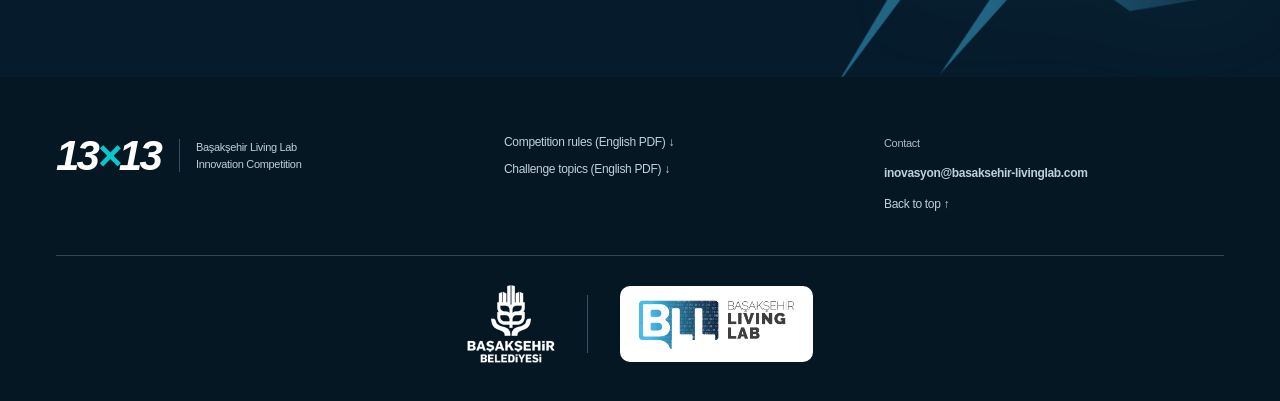
==== commit 8b1c2ecc: "Link BLL logo to home and add contact email" ====
--- a/en.html
+++ b/en.html
@@ -16,7 +16,7 @@
   <div class="scroll-progress" id="scrollProgress" aria-hidden="true"></div>
   <header class="site-header" id="siteHeader">
     <div class="header-inner container">
-      <a href="#anasayfa" class="brand" aria-label="Başakşehir Living Lab home"><img class="brand-logo" src="assets/bll-logo-yatay.png" alt="Başakşehir Living Lab" width="561" height="182"></a>
+      <a href="https://basaksehirlivinglab.com/" class="brand" aria-label="Başakşehir Living Lab home"><img class="brand-logo" src="assets/bll-logo-yatay.png" alt="Başakşehir Living Lab" width="561" height="182"></a>
       <button class="mobile-menu-btn" id="menuToggle" aria-controls="mainNav" aria-expanded="false" aria-label="Open menu"><span></span><span></span></button>
       <nav class="main-nav" id="mainNav" aria-label="Main navigation">
         <a href="#hakkinda">About</a>
@@ -186,7 +186,7 @@
       <div class="footer-layout">
         <div class="footer-brand"><a href="#anasayfa">13<span>×</span>13</a><small>Başakşehir Living Lab<br>Innovation Competition</small></div>
         <div class="footer-links"><a href="assets/13x13-competition-rules-en.pdf" download="13x13-competition-rules-en.pdf">Competition rules (English PDF) ↓</a><a href="assets/13x13-challenge-topics-en.pdf" download="13x13-challenge-topics-en.pdf">Challenge topics (English PDF) ↓</a></div>
-        <div class="footer-meta"><span>Contact</span><span class="footer-email-placeholder">Contact email coming soon</span><a href="#anasayfa">Back to top ↑</a></div>
+        <div class="footer-meta"><span>Contact</span><a class="footer-email-placeholder" href="mailto:inovasyon@basaksehir-livinglab.com">inovasyon@basaksehir-livinglab.com</a><a href="#anasayfa">Back to top ↑</a></div>
       </div>
       <div class="footer-logos"><img class="footer-municipality-logo" src="assets/basaksehir-belediyesi-logo.png" alt="Başakşehir Belediyesi" width="146" height="128"><span class="footer-logo-divider" aria-hidden="true"></span><span class="footer-lab-logo"><img src="assets/bll-logo-yatay.png" alt="Başakşehir Living Lab" width="561" height="182"></span></div>
     </div>
--- a/styles.css
+++ b/styles.css
@@ -183,16 +183,20 @@
 .about-flow-step p{font-size:14px;line-height:1.55;color:var(--ink-soft);margin:0;max-width:250px}
 @media(prefers-reduced-motion:reduce){.about-flow-track:before,.about-flow-track:after{animation:none}}
 
-/* Compact four-column presentation, with every problem visible at once. */
+/* The complete set follows the 4-5-4 route; filtered results use a regular grid. */
 .problem-grid{grid-template-columns:repeat(4,minmax(0,1fr));gap:12px}
+.problem-grid.route-layout{grid-template-columns:repeat(20,minmax(0,1fr))}
+.route-layout .problem-card:nth-child(-n+4),.route-layout .problem-card:nth-child(n+10){grid-column:span 5}
+.route-layout .problem-card:nth-child(n+5):nth-child(-n+9){grid-column:span 4;padding-inline:17px}
 .problem-card{min-height:172px;padding:20px 21px;border-radius:15px}
 .problem-number{font-size:32px;letter-spacing:-2px}
 .problem-card h3{font-size:17px;line-height:1.2;margin:14px 0 11px}
+.route-layout .problem-card:nth-child(n+5):nth-child(-n+9) h3{font-size:16px}
 .problem-bottom{font-size:10px}
 .card-arrow{width:28px;height:28px;font-size:16px}
-@media(max-width:1100px){.problem-grid{grid-template-columns:repeat(3,minmax(0,1fr))}}
-@media(max-width:800px){.problem-grid{grid-template-columns:repeat(2,minmax(0,1fr))}}
-@media(max-width:540px){.problem-grid{grid-template-columns:1fr}}
+@media(max-width:1100px){.problem-grid,.problem-grid.route-layout{grid-template-columns:repeat(3,minmax(0,1fr))}.route-layout .problem-card:nth-child(n){grid-column:auto;padding-inline:21px}.route-layout .problem-card:nth-child(n) h3{font-size:17px}}
+@media(max-width:800px){.problem-grid,.problem-grid.route-layout{grid-template-columns:repeat(2,minmax(0,1fr))}}
+@media(max-width:540px){.problem-grid,.problem-grid.route-layout{grid-template-columns:1fr}.route-layout .problem-card:nth-child(n){padding-inline:23px}.route-layout .problem-card:nth-child(n) h3{font-size:22px}}
 
 @media(max-width:900px){
   .timeline-feature{grid-template-columns:1fr 1fr;gap:20px}
@@ -235,3 +239,66 @@
 @media(max-width:1100px){.brand-logo{width:135px}.header-inner{gap:16px}.main-nav{gap:11px}}
 @media(max-width:800px){.brand-logo{width:129px}.main-nav .lang-switch{align-self:flex-start;margin-top:13px}.footer-layout{gap:26px}}
 @media(max-width:540px){.brand-logo{width:120px}.footer-layout{grid-template-columns:1fr;gap:27px}.footer-logos{gap:17px;padding:24px 0 30px}.footer-municipality-logo{height:62px}.footer-logo-divider{height:46px}.footer-lab-logo{min-height:62px;padding:10px 12px}.footer-lab-logo img{width:115px}}
+
+/* Mobile reading layout. Desktop sections and the 4-5-4 card route stay intact. */
+@media(max-width:800px){
+  .main-nav.is-open{max-height:calc(100dvh - 73px);overflow-y:auto;overscroll-behavior:contain}
+  .main-nav>a:not(.button){min-height:44px;display:flex;align-items:center}
+  .problem-grid,.problem-grid.route-layout{display:flex;flex-direction:column;gap:10px}
+  .problem-card,.route-layout .problem-card:nth-child(n){display:grid;grid-template-columns:38px minmax(0,1fr);column-gap:14px;row-gap:13px;align-items:start;min-height:0;padding:20px;grid-column:auto;flex:none}
+  .problem-card .problem-number{grid-column:1;grid-row:1;font-size:30px;letter-spacing:-2px}
+  .problem-card h3,.route-layout .problem-card:nth-child(n) h3{grid-column:2;grid-row:1;max-width:none;margin:0;font-size:clamp(18px,4.2vw,20px);line-height:1.3;overflow-wrap:break-word}
+  .problem-card .problem-bottom{grid-column:2;grid-row:2;font-size:11px;letter-spacing:.04em}
+  .about-layout{grid-template-columns:minmax(0,1fr);gap:24px}
+  .about-flow{grid-column:auto;margin-top:22px}
+  .about-flow-heading{flex-wrap:wrap;gap:8px}
+  .about-flow-track{grid-template-columns:1fr;border:1px solid #cbdde2;border-radius:16px;overflow:hidden;background:#f4fafb}
+  .about-flow-track::before,.about-flow-track::after,.about-flow-step+li::before{display:none}
+  .about-flow-step{min-height:0;padding:18px 19px 18px 56px}
+  .about-flow-step+li{border-left:0;border-top:1px solid #cbdde2}
+  .about-flow-number{position:absolute;left:17px;top:22px;margin:0;font-size:13px}
+  .about-flow-step h3{font-size:19px;margin-bottom:6px}
+  .about-flow-step p{font-size:15px;line-height:1.5;max-width:none}
+  .timeline-route{grid-template-columns:1fr;gap:0;border-top:0;margin-top:30px}
+  .timeline-stop{min-height:0;padding:18px 0 20px 24px;border-top:1px solid #cbdde2}
+  .timeline-stop::before{width:11px;height:11px;top:22px;left:0;border-width:2px}
+  .timeline-stop-date{min-height:0}
+  .timeline-stop h3{margin:8px 0 6px}
+  .timeline-stop p{font-size:14px;max-width:none}
+  .timeline-feature{grid-template-columns:1fr;gap:17px;padding:27px}
+  .timeline-feature-tag{grid-column:auto;width:max-content;max-width:100%;white-space:normal}
+  .category-tabs{display:grid;grid-template-columns:repeat(2,minmax(0,1fr));gap:8px;overflow:visible}
+  .category-tabs button{min-height:44px;padding:10px;white-space:normal;font-size:13px}
+  .category-tabs button:last-child{grid-column:1/-1}
+  .award-panel{grid-template-columns:1fr;min-height:0;gap:10px;padding:0;border:0}
+  .award-step{height:auto;min-height:115px;gap:12px;padding:17px 20px;border:1px solid transparent;border-radius:14px;transition:none}
+  .award-first{order:0}.award-second{order:1}.award-third{order:2}
+  .award-step-head{font-size:12px;letter-spacing:.07em}
+  .award-panel .award-amount{font-size:clamp(28px,5vw,36px)}
+  .award-panel .award-amount small{font-size:13px}
+  .award-rank{font-size:78px;right:18px;bottom:12px;opacity:.4}
+  .faq-list summary{min-height:58px;font-size:16px}
+  .faq-list details p{font-size:15px}
+  .faq-downloads a{min-height:44px;font-size:13px}
+  .footer-links a,.footer-meta a{font-size:14px;min-height:30px}
+}
+@media(max-width:600px){
+  .problem-toolbar{flex-direction:column;align-items:stretch}
+  .search-field{width:100%}
+  .result-count{align-self:flex-end}
+  .final-copy .button{width:100%;gap:10px;padding-inline:14px;text-align:center;white-space:normal}
+  .problem-dialog h2{font-size:clamp(27px,8vw,37px);overflow-wrap:anywhere}
+  .dialog-actions .button{min-height:48px;white-space:normal;text-align:center}
+}
+@media(max-width:540px){
+  .section-title{font-size:clamp(38px,10vw,52px)}
+  .award-module{padding:13px}
+  .award-panel{grid-template-columns:1fr;min-height:0;gap:10px}
+  .award-step{min-height:115px;padding:17px 20px}
+  .award-step-head{font-size:12px}
+  .award-rank{right:18px;bottom:12px;font-size:78px}
+  .footer-logos{flex-direction:column;gap:14px}
+  .footer-logo-divider{width:80px;height:1px}
+  .footer-municipality-logo{height:70px}
+  .footer-lab-logo img{width:145px}
+}
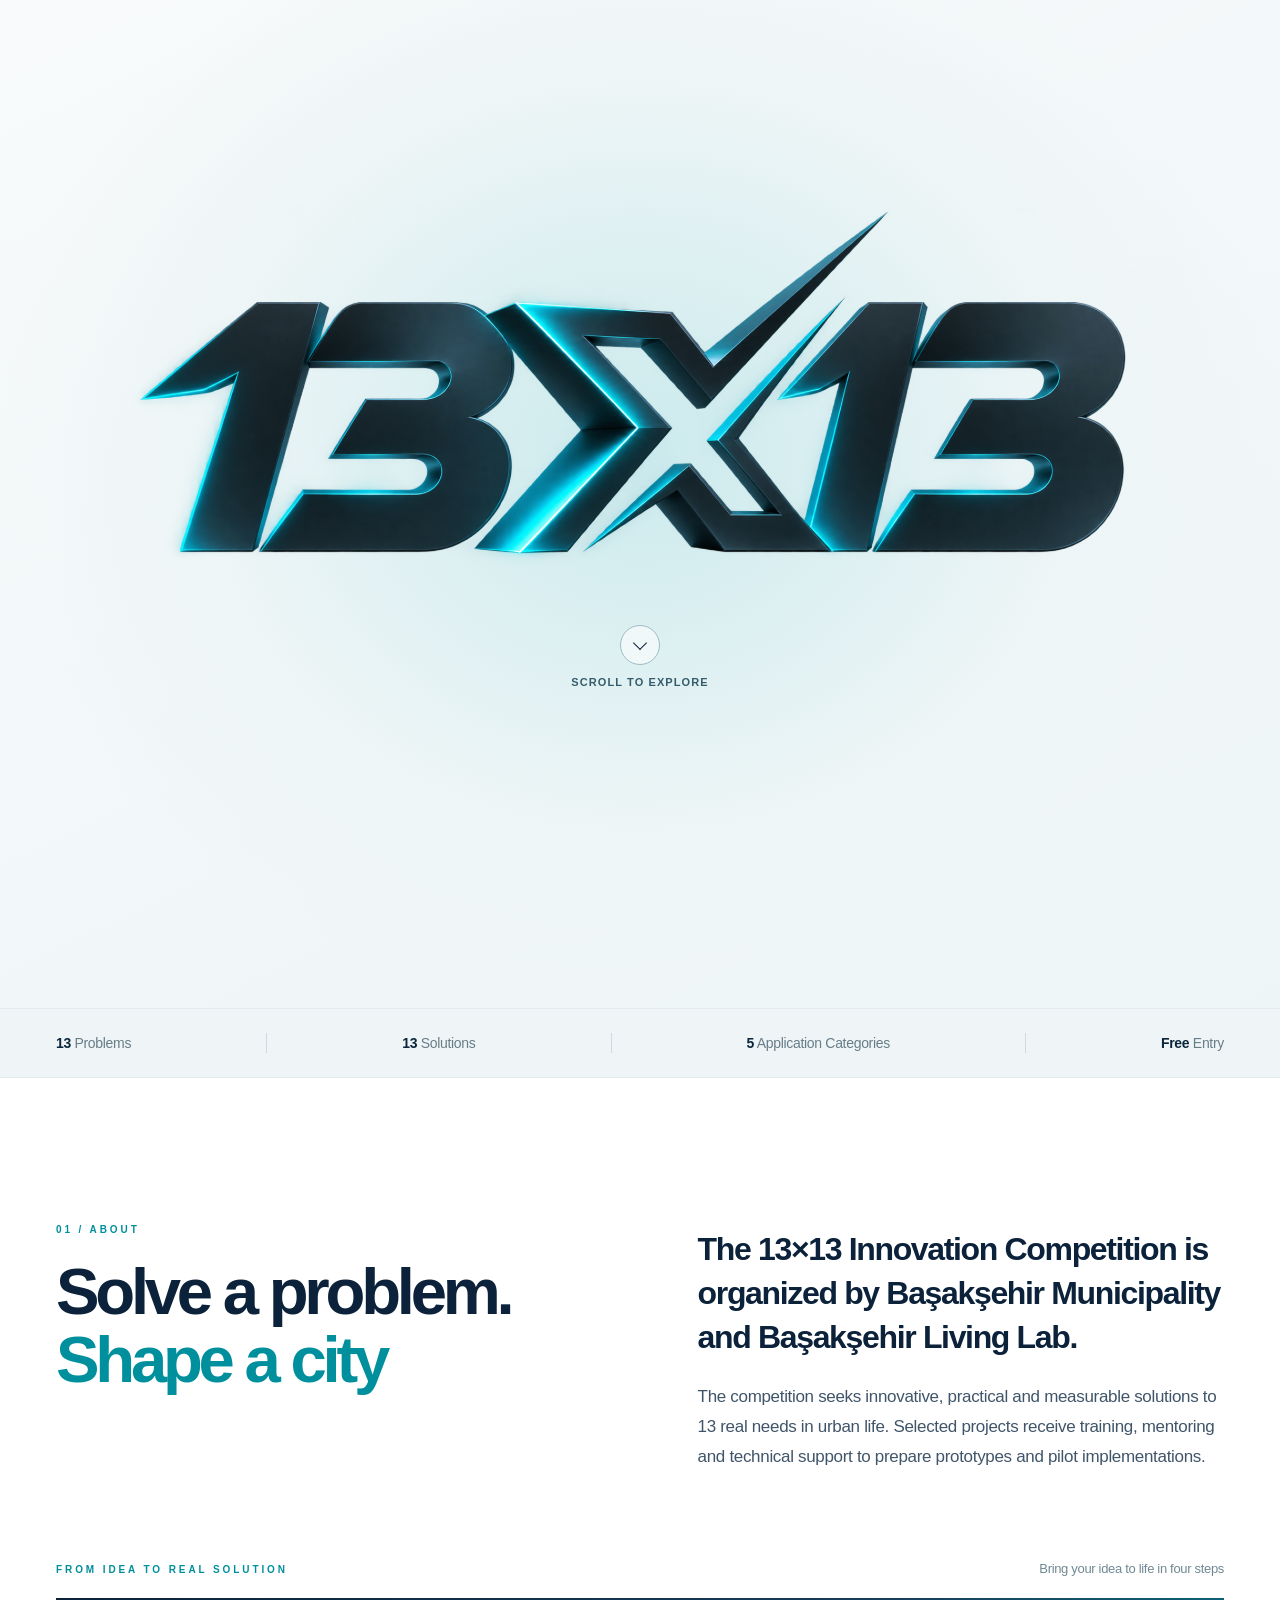
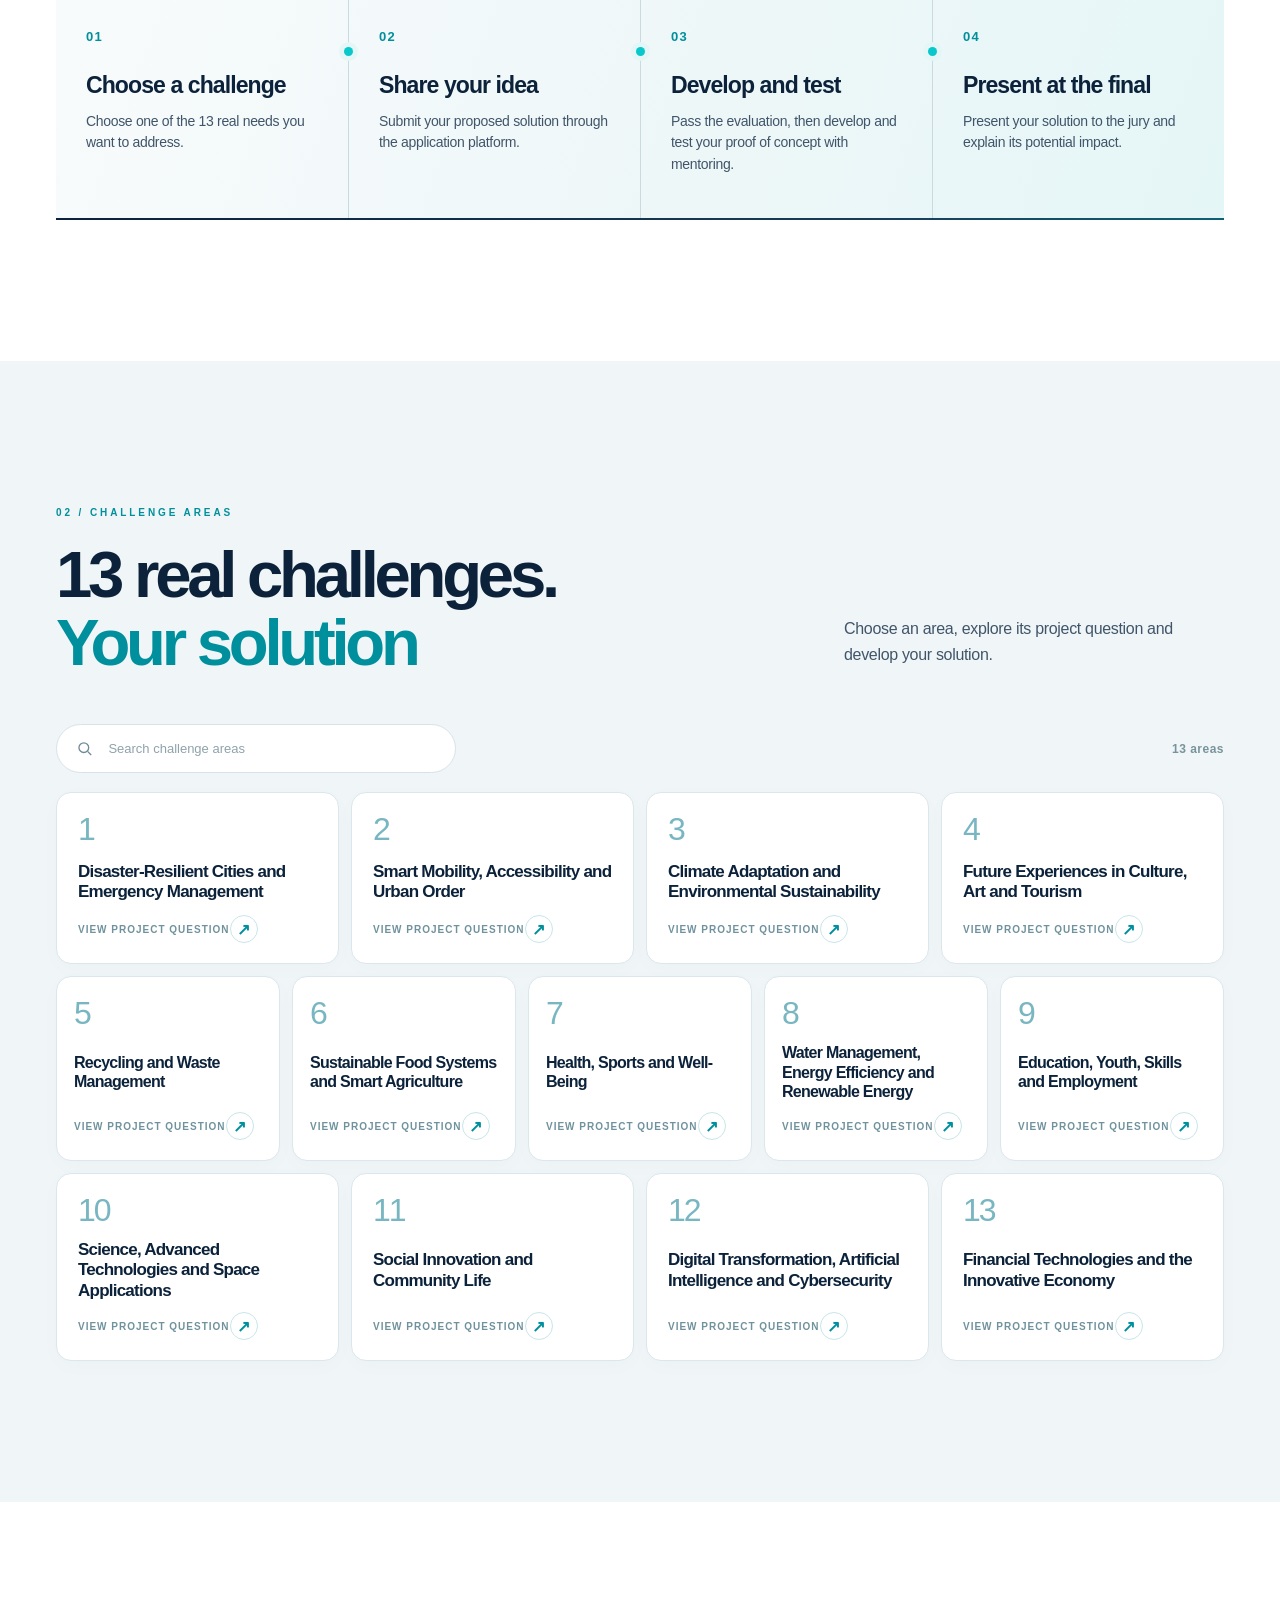
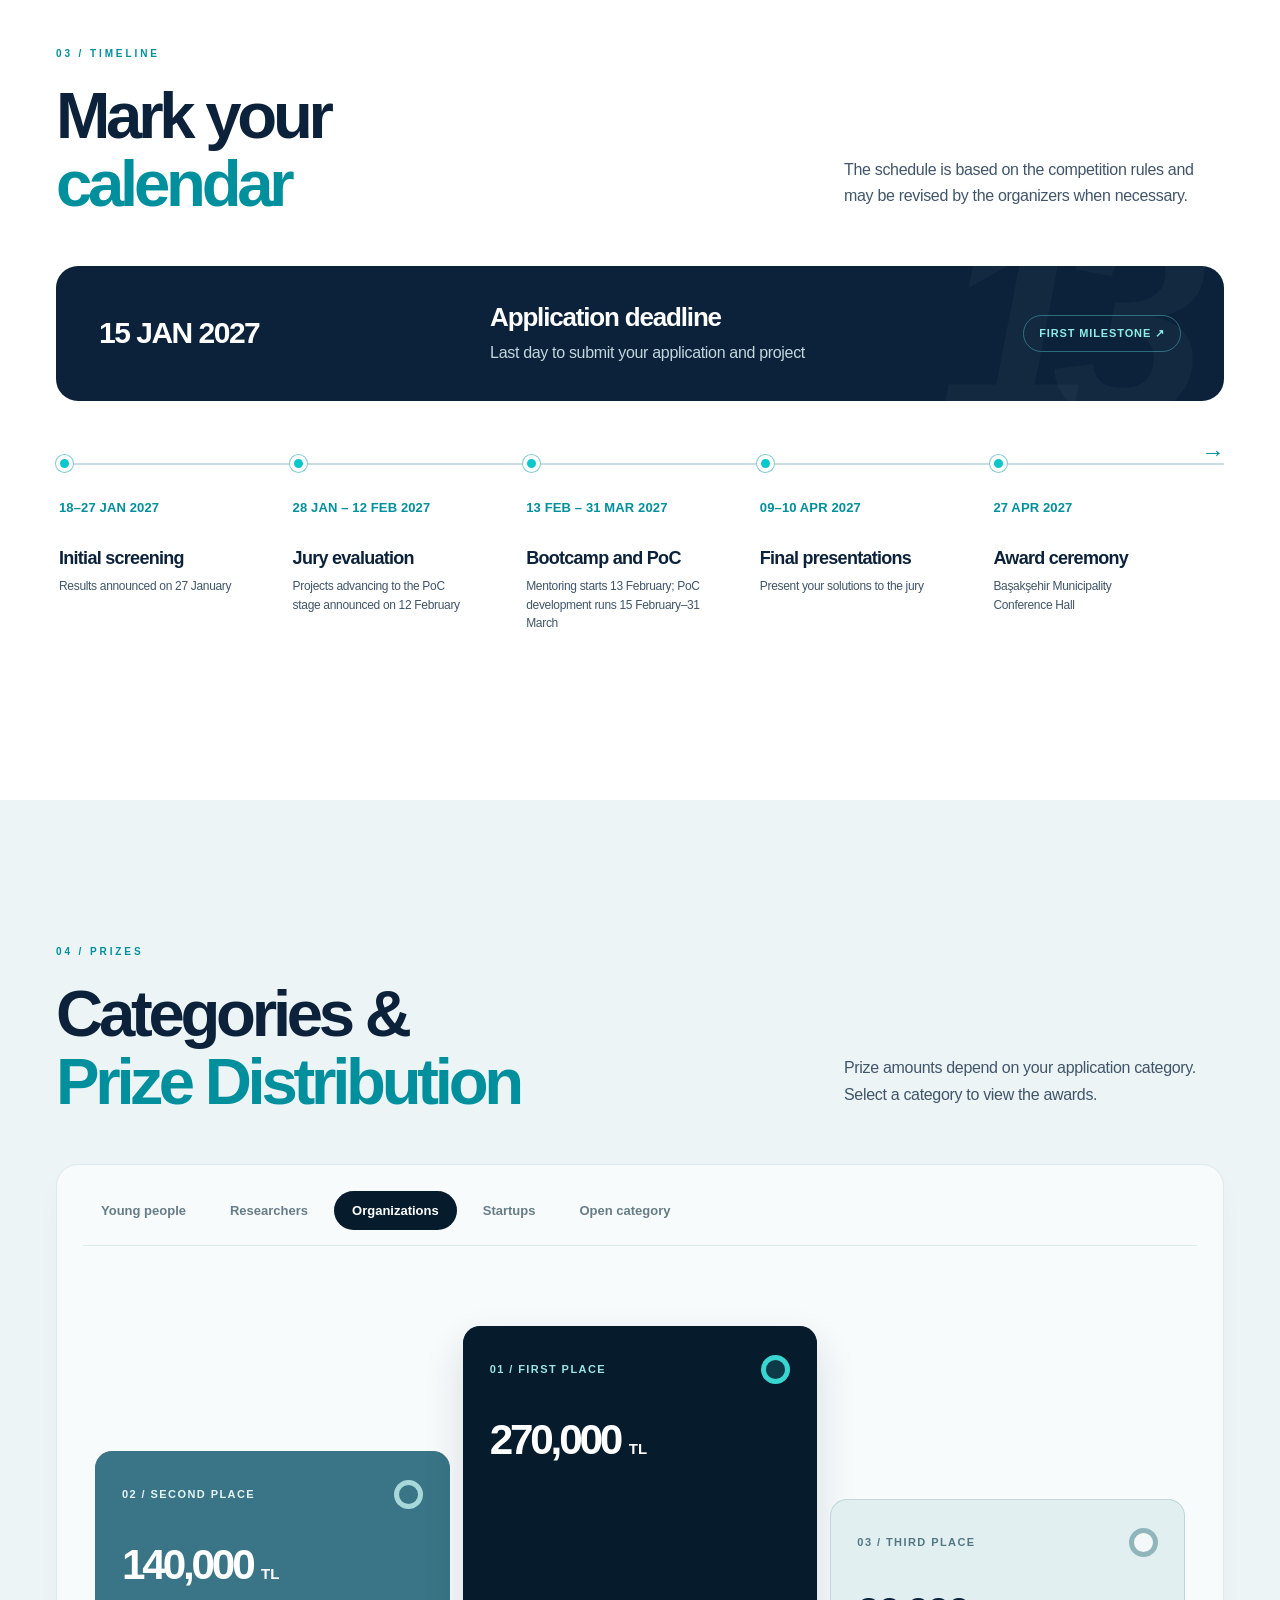
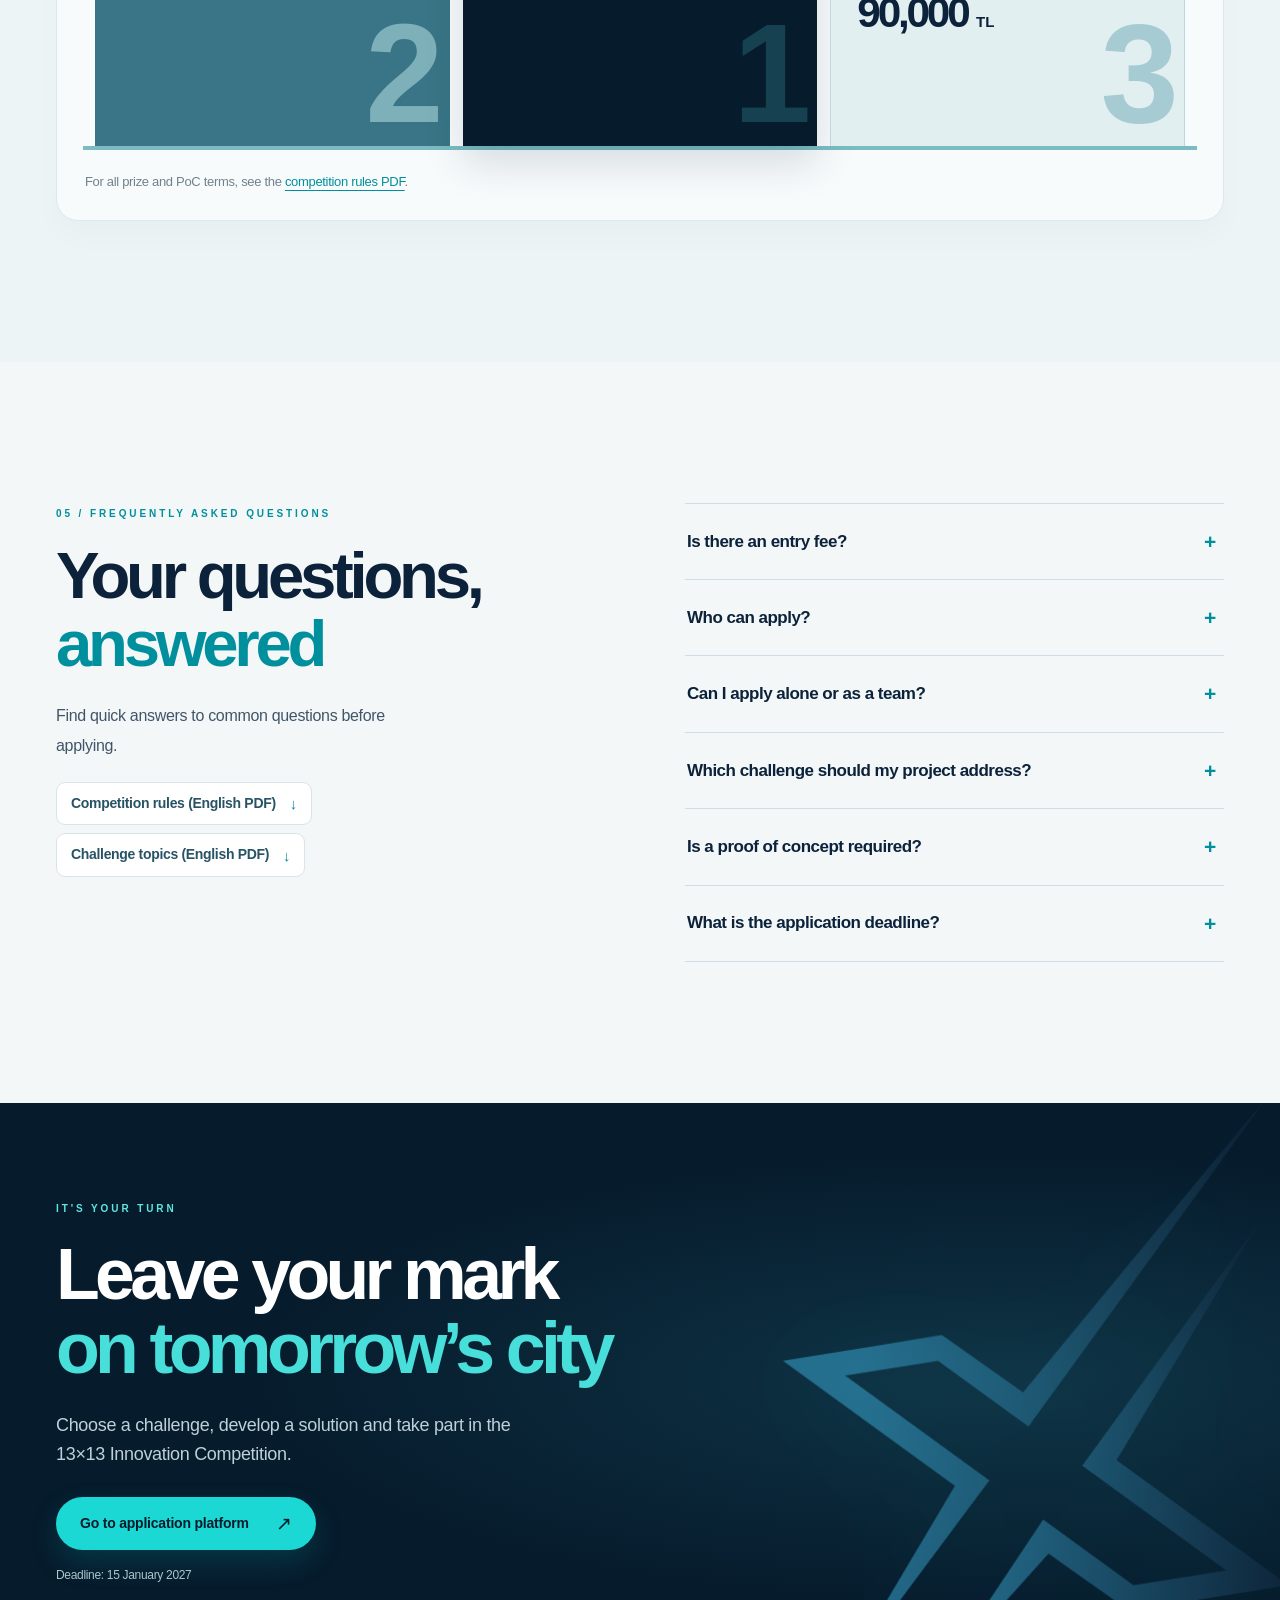
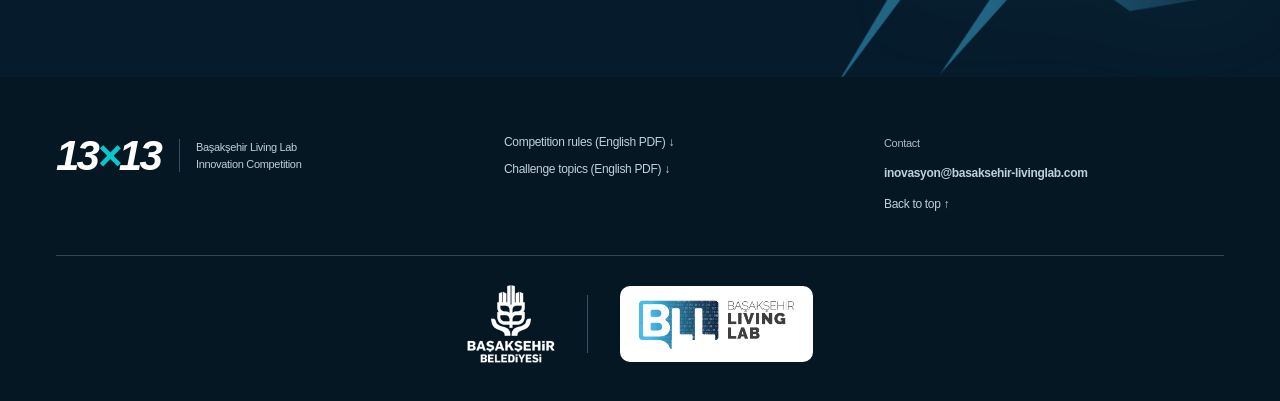
==== commit 28be388d: "Update competition highlights, prize heading and deadline display" ====
--- a/en.html
+++ b/en.html
@@ -51,10 +51,10 @@
 
     <div class="info-strip" aria-label="Competition at a glance">
       <div class="container info-strip-inner">
-        <span><b>13</b> real challenges</span><span class="strip-divider"></span>
-        <span><b>5</b> application categories</span><span class="strip-divider"></span>
-        <span><b>Free</b> entry</span><span class="strip-divider"></span>
-        <span><b>Real</b> impact</span>
+        <span><b>13</b> Problems</span><span class="strip-divider"></span>
+        <span><b>13</b> Solutions</span><span class="strip-divider"></span>
+        <span><b>5</b> Application Categories</span><span class="strip-divider"></span>
+        <span><b>Free</b> Entry</span>
       </div>
     </div>
 
@@ -103,7 +103,7 @@
           <p class="section-description">The schedule is based on the competition rules and may be revised by the organizers when necessary.</p>
         </div>
         <div class="timeline-feature reveal">
-          <div class="timeline-feature-date">15 JAN 2027 <small>AT 23:59</small></div>
+          <div class="timeline-feature-date">15 JAN 2027</div>
           <div class="timeline-feature-copy"><h3>Application deadline</h3><p>Last day to submit your application and project</p></div>
           <span class="timeline-feature-tag">FIRST MILESTONE ↗</span>
         </div>
@@ -120,7 +120,7 @@
     <section class="section awards-section" id="oduller" data-x-scene="awards">
       <div class="container">
         <div class="section-top reveal">
-          <div><span class="eyebrow">04 / PRIZES</span><h2 class="section-title">Let your idea<br><em>create value</em></h2></div>
+          <div><span class="eyebrow">04 / PRIZES</span><h2 class="section-title">Categories &amp;<br><em>Prize Distribution</em></h2></div>
           <p class="section-description">Prize amounts depend on your application category. Select a category to view the awards.</p>
         </div>
         <div class="award-module reveal">
@@ -162,7 +162,7 @@
           <details><summary>Can I apply alone or as a team? <span class="faq-plus" aria-hidden="true"></span></summary><p>Yes. You may apply as an individual, a team or an organization. Teams must appoint a representative.</p></details>
           <details><summary>Which challenge should my project address? <span class="faq-plus" aria-hidden="true"></span></summary><p>Choose one of the 13 published challenge areas and propose a solution that directly addresses it.</p></details>
           <details><summary>Is a proof of concept required? <span class="faq-plus" aria-hidden="true"></span></summary><p>To be eligible for a prize, applicants in all categories except the Open category must develop a proof of concept (PoC). A PoC is not required in the Open category.</p></details>
-          <details><summary>What is the application deadline? <span class="faq-plus" aria-hidden="true"></span></summary><p>The application and project submission deadline stated in the rules is Friday, 15 January 2027 at 23:59.</p></details>
+          <details><summary>What is the application deadline? <span class="faq-plus" aria-hidden="true"></span></summary><p>The application and project submission deadline stated in the rules is Friday, 15 January 2027.</p></details>
         </div>
       </div>
     </section>
@@ -174,7 +174,7 @@
           <h2>Leave your mark<br><em>on tomorrow’s city</em></h2>
           <p>Choose a challenge, develop a solution and take part in the 13×13 Innovation Competition.</p>
           <a class="button button-aqua" href="https://bllkulucka.basaksehirlivinglab.org/e/basaksehir-living-lab-13-13-inovasyon-yarismasi-basvurusu" target="_blank" rel="noopener noreferrer">Go to application platform <span aria-hidden="true">↗</span></a>
-          <span class="final-deadline">Deadline: 15 January 2027 · 23:59</span>
+          <span class="final-deadline">Deadline: 15 January 2027</span>
         </div>
         <img src="assets/x-original.png" alt="" class="final-x" aria-hidden="true">
       </div>
--- a/styles.css
+++ b/styles.css
@@ -227,7 +227,7 @@
 .lang-switch a:hover{color:var(--teal-dark)}
 .lang-switch a[aria-current="page"]{color:#fff;background:var(--ink-deep)}
 .faq-downloads{display:flex;flex-direction:column;align-items:flex-start;gap:8px;margin-top:21px}
-.faq-downloads a{display:inline-flex;align-items:center;justify-content:space-between;gap:14px;max-width:100%;font-size:12px;line-height:1.4;font-weight:700;text-decoration:none;color:#285365;background:#fff;border:1px solid #d7e5e8;border-radius:9px;padding:10px 12px;transition:border-color .2s,color .2s,transform .2s}
+.faq-downloads a{display:inline-flex;align-items:center;justify-content:space-between;gap:14px;max-width:100%;font-size:14px;line-height:1.4;font-weight:700;text-decoration:none;color:#285365;background:#fff;border:1px solid #d7e5e8;border-radius:9px;padding:11px 14px;transition:border-color .2s,color .2s,transform .2s}
 .faq-downloads a span{color:var(--teal-dark);font-size:15px;line-height:1}
 .faq-downloads a:hover{color:var(--teal-dark);border-color:#70c6c8;transform:translateY(-2px)}
 .footer-email-placeholder{color:#d5e2e7;font-size:13px;font-weight:650}
@@ -279,7 +279,7 @@
   .award-rank{font-size:78px;right:18px;bottom:12px;opacity:.4}
   .faq-list summary{min-height:58px;font-size:16px}
   .faq-list details p{font-size:15px}
-  .faq-downloads a{min-height:44px;font-size:13px}
+  .faq-downloads a{min-height:44px;font-size:15px}
   .footer-links a,.footer-meta a{font-size:14px;min-height:30px}
 }
 @media(max-width:600px){
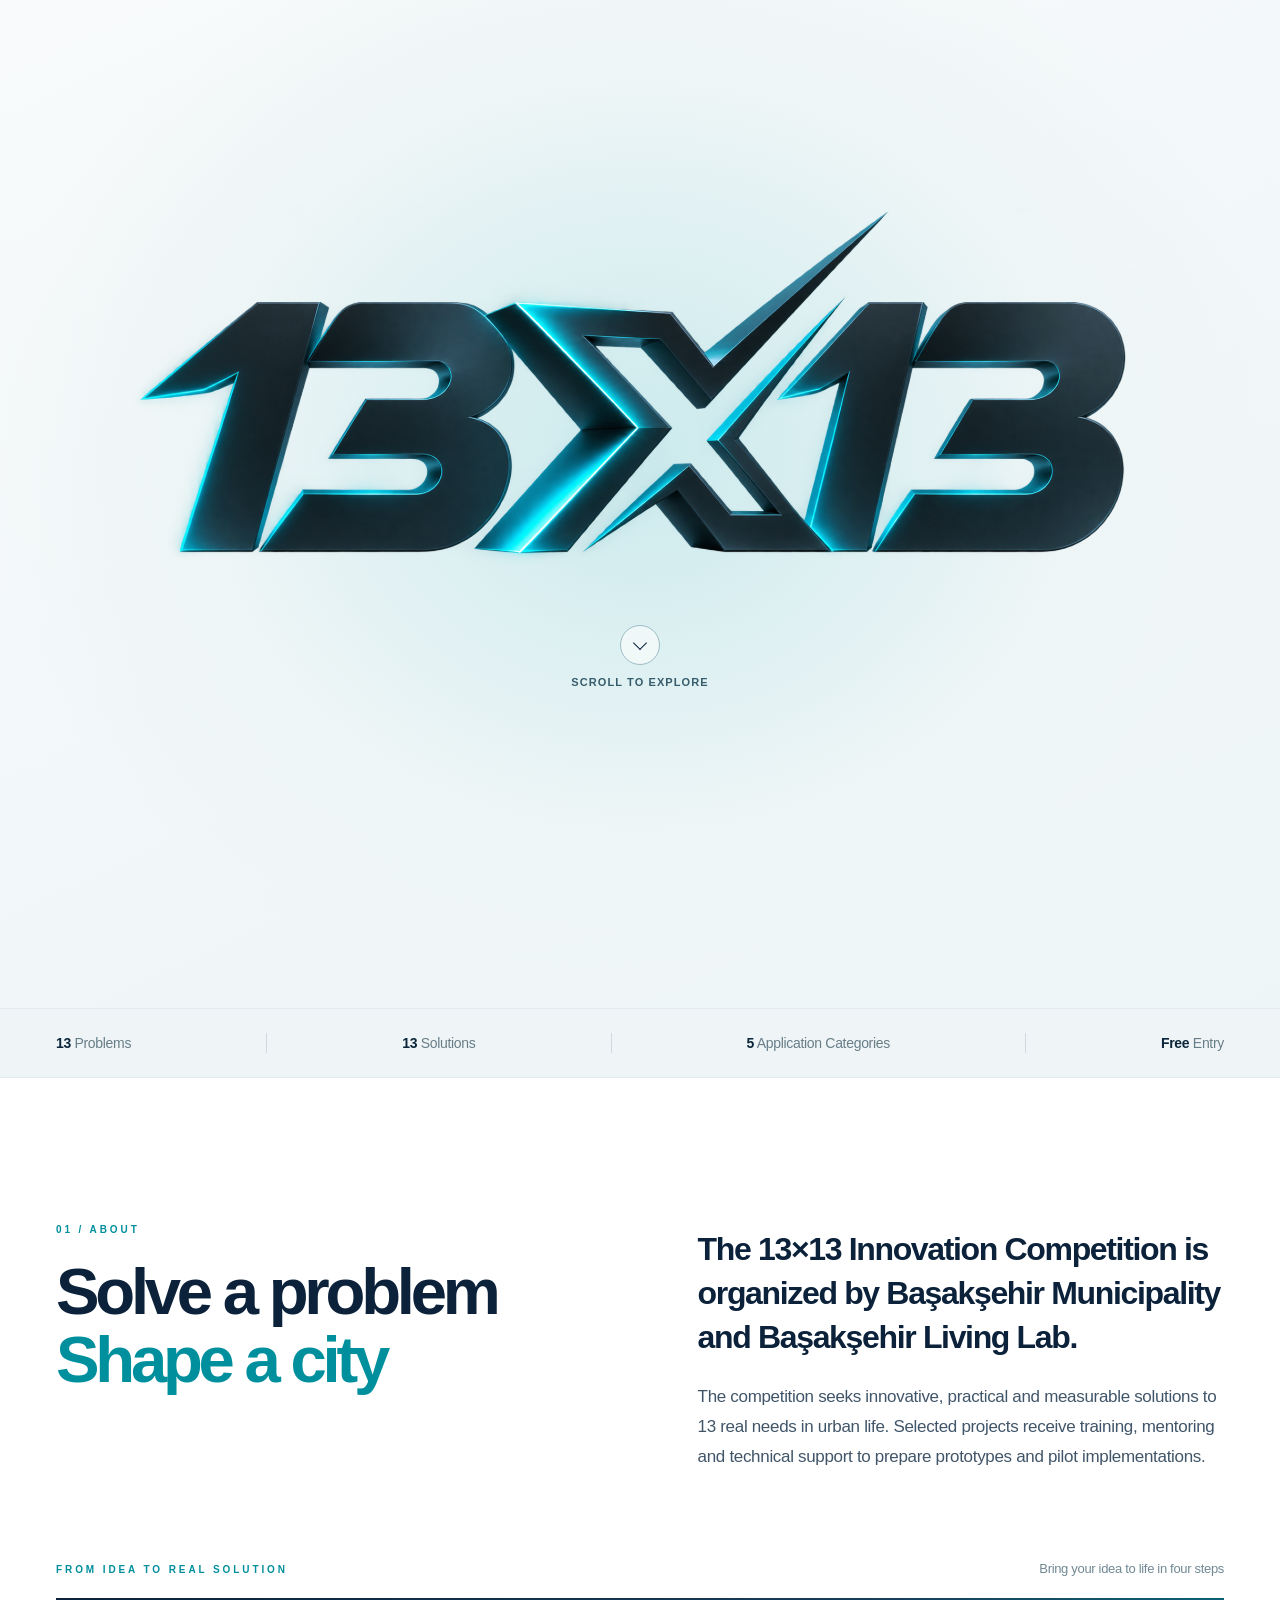
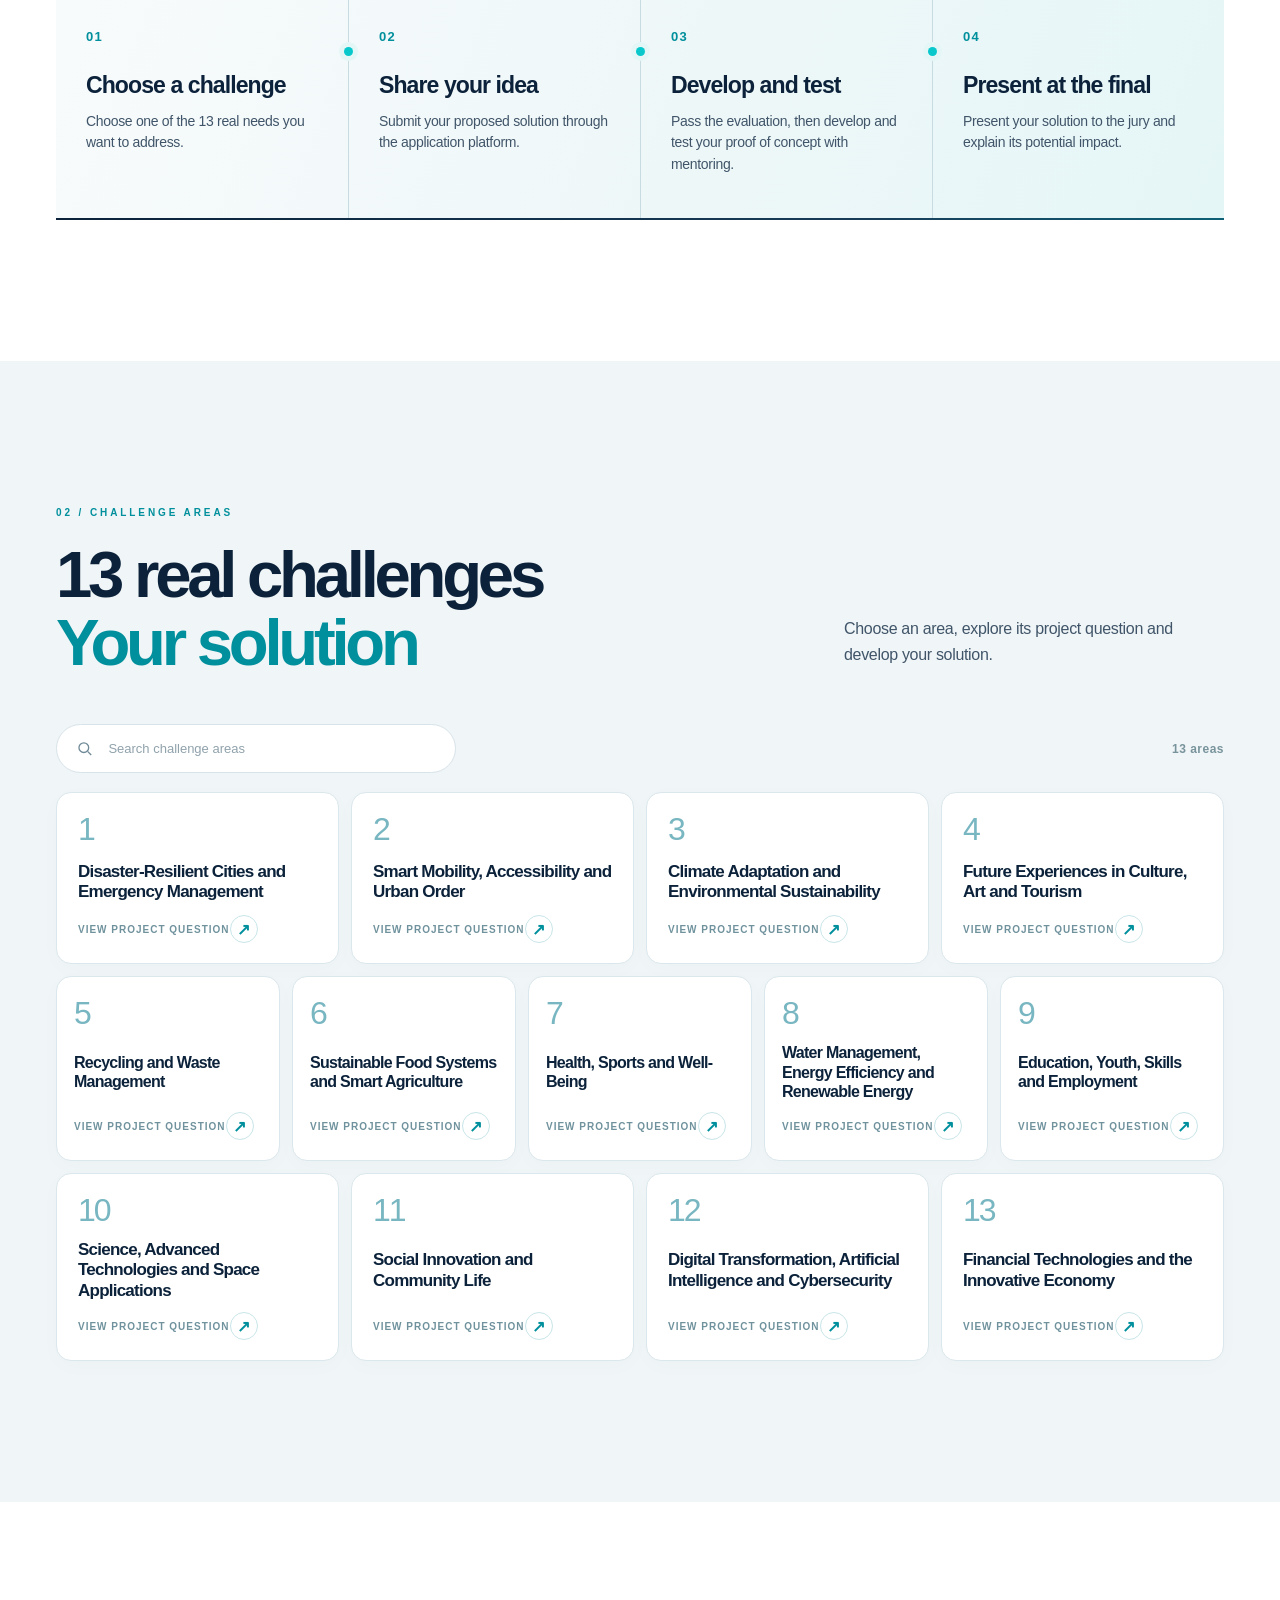
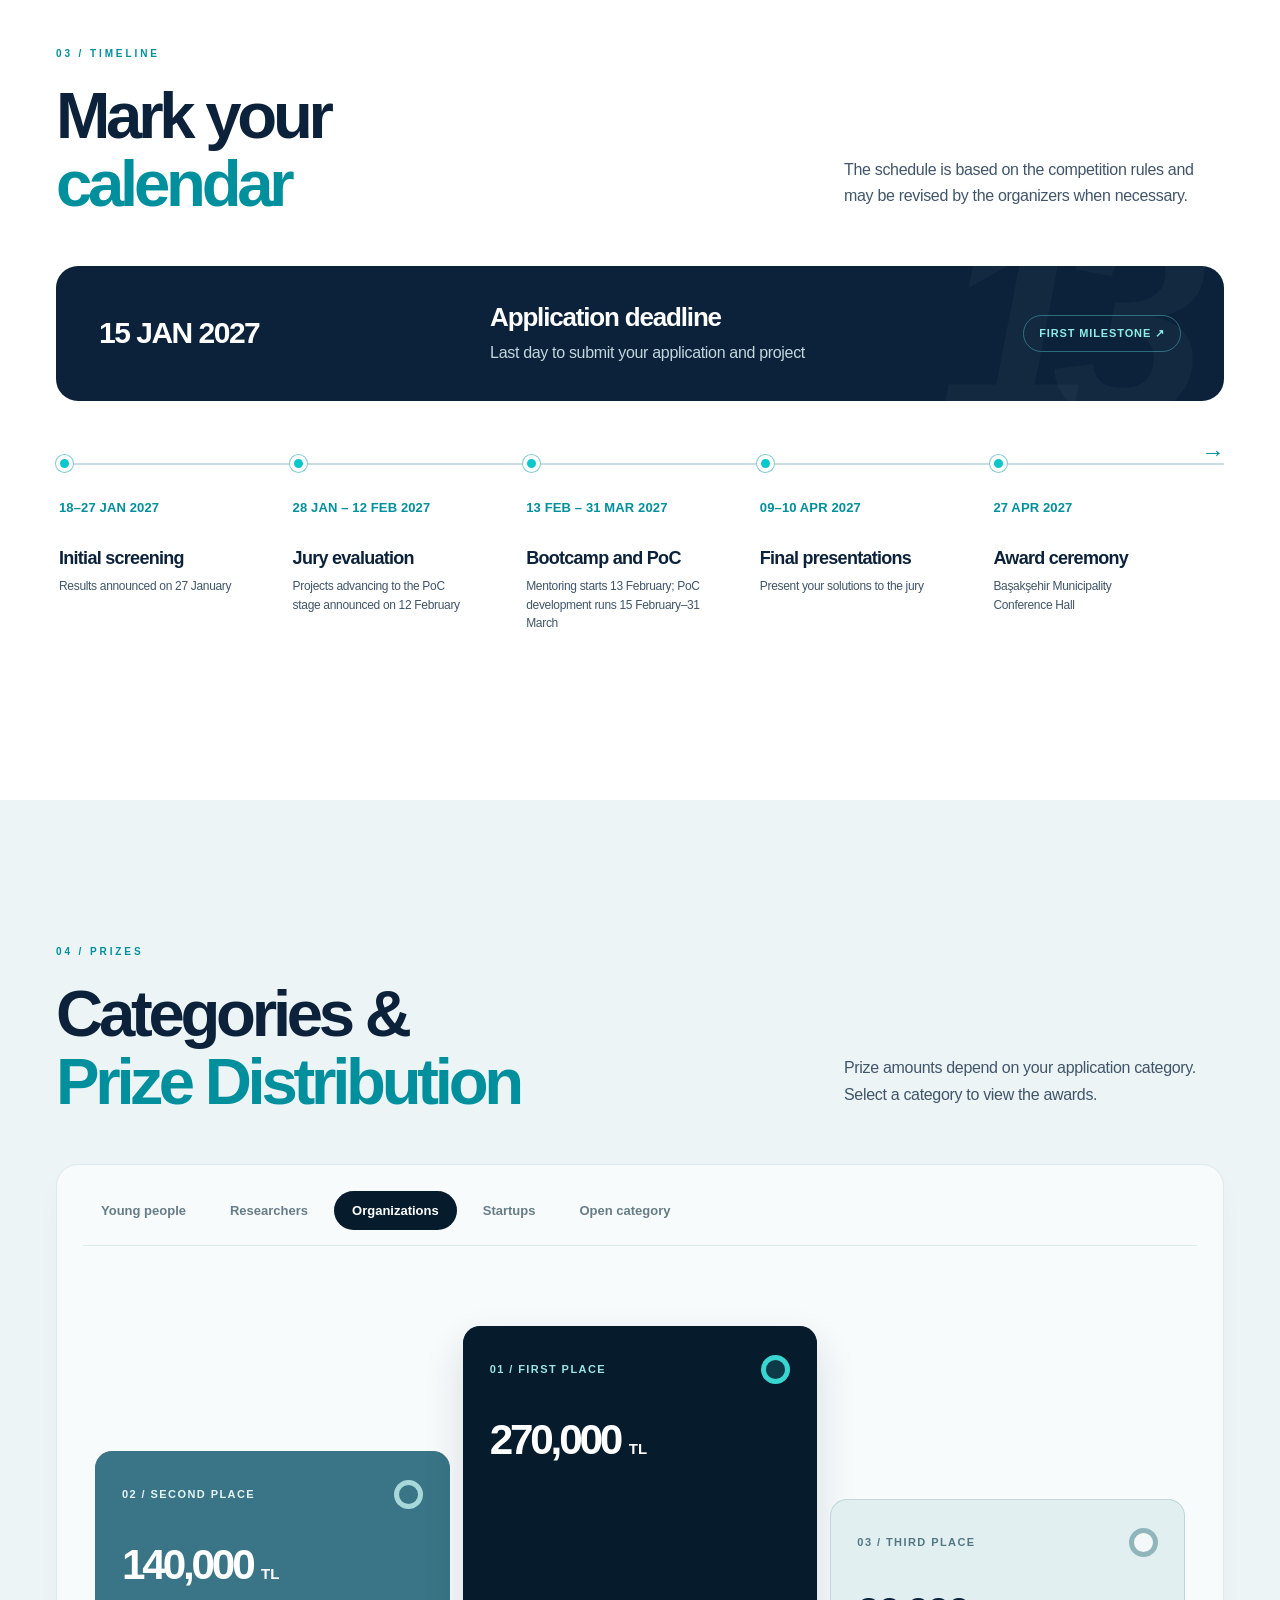
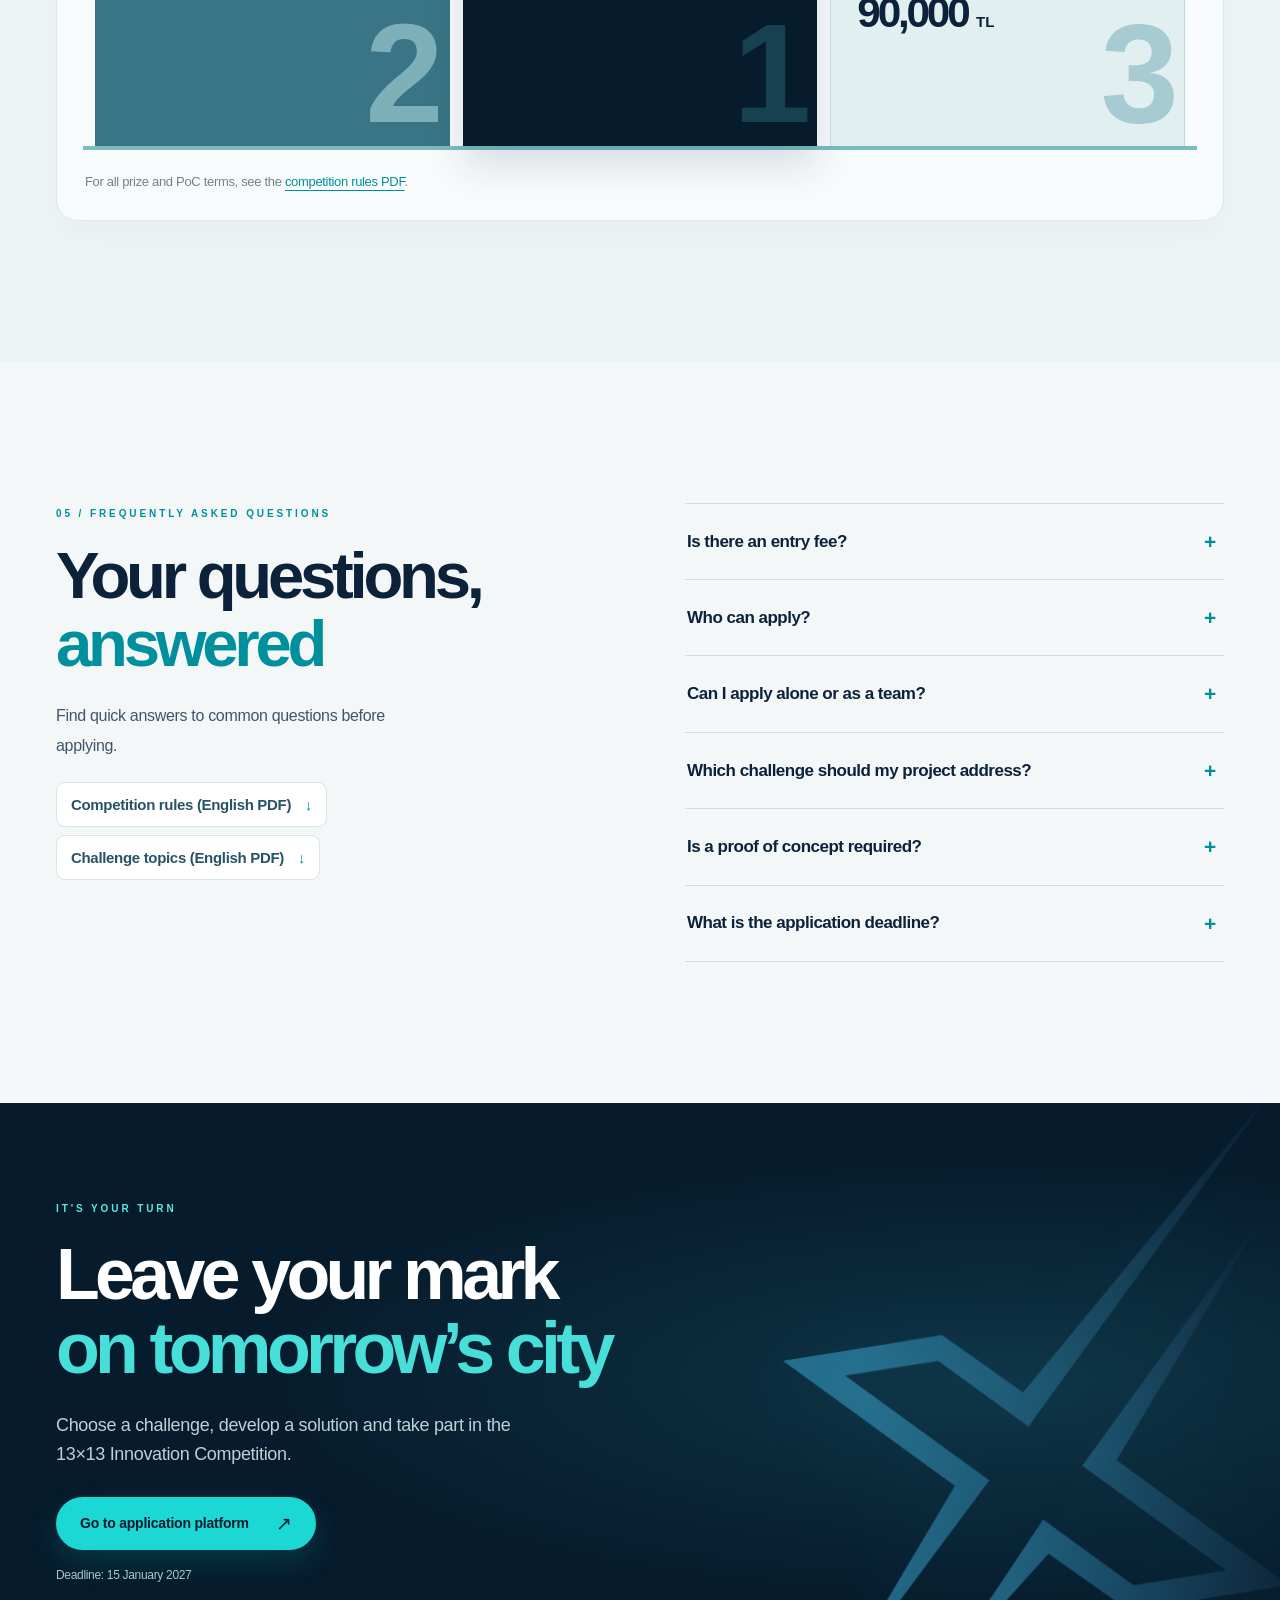
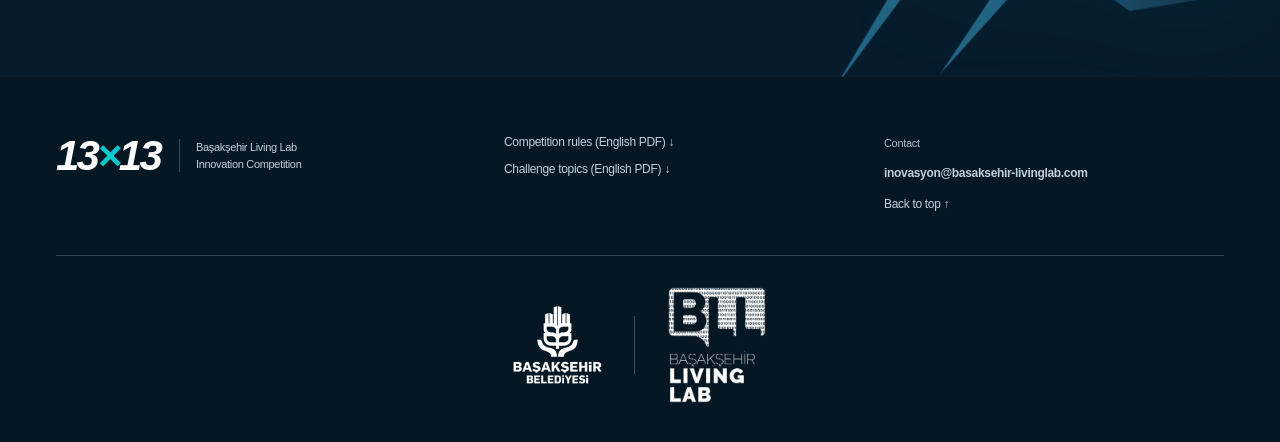
==== commit 1ef8459e: "Remove heading periods and use vertical BLL footer logo" ====
--- a/en.html
+++ b/en.html
@@ -62,7 +62,7 @@
       <div class="container about-layout">
         <div class="section-heading-block reveal">
           <span class="eyebrow">01 / ABOUT</span>
-          <h2 class="section-title">Solve a problem.<br><em>Shape a city</em></h2>
+          <h2 class="section-title">Solve a problem<br><em>Shape a city</em></h2>
         </div>
         <div class="about-right reveal">
           <p class="section-lede">The 13×13 Innovation Competition is organized by Başakşehir Municipality and Başakşehir Living Lab.</p>
@@ -83,7 +83,7 @@
     <section class="section problems-section" id="problemler" data-x-scene="problems">
       <div class="container">
         <div class="section-top reveal">
-          <div><span class="eyebrow">02 / CHALLENGE AREAS</span><h2 class="section-title">13 real challenges.<br><em>Your solution</em></h2></div>
+          <div><span class="eyebrow">02 / CHALLENGE AREAS</span><h2 class="section-title">13 real challenges<br><em>Your solution</em></h2></div>
           <p class="section-description">Choose an area, explore its project question and develop your solution.</p>
         </div>
         <div class="problem-toolbar reveal">
@@ -188,7 +188,7 @@
         <div class="footer-links"><a href="assets/13x13-competition-rules-en.pdf" download="13x13-competition-rules-en.pdf">Competition rules (English PDF) ↓</a><a href="assets/13x13-challenge-topics-en.pdf" download="13x13-challenge-topics-en.pdf">Challenge topics (English PDF) ↓</a></div>
         <div class="footer-meta"><span>Contact</span><a class="footer-email-placeholder" href="mailto:inovasyon@basaksehir-livinglab.com">inovasyon@basaksehir-livinglab.com</a><a href="#anasayfa">Back to top ↑</a></div>
       </div>
-      <div class="footer-logos"><img class="footer-municipality-logo" src="assets/basaksehir-belediyesi-logo.png" alt="Başakşehir Belediyesi" width="146" height="128"><span class="footer-logo-divider" aria-hidden="true"></span><span class="footer-lab-logo"><img src="assets/bll-logo-yatay.png" alt="Başakşehir Living Lab" width="561" height="182"></span></div>
+      <div class="footer-logos"><img class="footer-municipality-logo" src="assets/basaksehir-belediyesi-logo.png" alt="Başakşehir Belediyesi" width="146" height="128"><span class="footer-logo-divider" aria-hidden="true"></span><span class="footer-lab-logo"><img src="assets/bll-logo-dikey-beyaz.webp" alt="Başakşehir Living Lab" width="500" height="590"></span></div>
     </div>
   </footer>
 
--- a/styles.css
+++ b/styles.css
@@ -227,18 +227,18 @@
 .lang-switch a:hover{color:var(--teal-dark)}
 .lang-switch a[aria-current="page"]{color:#fff;background:var(--ink-deep)}
 .faq-downloads{display:flex;flex-direction:column;align-items:flex-start;gap:8px;margin-top:21px}
-.faq-downloads a{display:inline-flex;align-items:center;justify-content:space-between;gap:14px;max-width:100%;font-size:14px;line-height:1.4;font-weight:700;text-decoration:none;color:#285365;background:#fff;border:1px solid #d7e5e8;border-radius:9px;padding:11px 14px;transition:border-color .2s,color .2s,transform .2s}
+.faq-downloads a{display:inline-flex;align-items:center;justify-content:space-between;gap:14px;max-width:100%;font-size:15px;line-height:1.4;font-weight:700;text-decoration:none;color:#285365;background:#fff;border:1px solid #d7e5e8;border-radius:9px;padding:11px 14px;transition:border-color .2s,color .2s,transform .2s}
 .faq-downloads a span{color:var(--teal-dark);font-size:15px;line-height:1}
 .faq-downloads a:hover{color:var(--teal-dark);border-color:#70c6c8;transform:translateY(-2px)}
 .footer-email-placeholder{color:#d5e2e7;font-size:13px;font-weight:650}
 .footer-logos{display:flex;align-items:center;justify-content:center;gap:32px;border-top:1px solid #304653;padding:29px 0 38px}
 .footer-municipality-logo{display:block;width:auto;height:78px;object-fit:contain}
 .footer-logo-divider{display:block;width:1px;height:58px;background:#385264}
-.footer-lab-logo{display:flex;align-items:center;justify-content:center;min-height:76px;padding:12px 19px;background:#fff;border-radius:10px}
-.footer-lab-logo img{display:block;width:155px;height:auto}
+.footer-lab-logo{display:flex;align-items:center;justify-content:center;min-height:119px}
+.footer-lab-logo img{display:block;width:100px;height:auto}
 @media(max-width:1100px){.brand-logo{width:135px}.header-inner{gap:16px}.main-nav{gap:11px}}
 @media(max-width:800px){.brand-logo{width:129px}.main-nav .lang-switch{align-self:flex-start;margin-top:13px}.footer-layout{gap:26px}}
-@media(max-width:540px){.brand-logo{width:120px}.footer-layout{grid-template-columns:1fr;gap:27px}.footer-logos{gap:17px;padding:24px 0 30px}.footer-municipality-logo{height:62px}.footer-logo-divider{height:46px}.footer-lab-logo{min-height:62px;padding:10px 12px}.footer-lab-logo img{width:115px}}
+@media(max-width:540px){.brand-logo{width:120px}.footer-layout{grid-template-columns:1fr;gap:27px}.footer-logos{gap:17px;padding:24px 0 30px}.footer-municipality-logo{height:62px}.footer-logo-divider{height:46px}.footer-lab-logo{min-height:107px}.footer-lab-logo img{width:90px}}
 
 /* Mobile reading layout. Desktop sections and the 4-5-4 card route stay intact. */
 @media(max-width:800px){
@@ -279,7 +279,7 @@
   .award-rank{font-size:78px;right:18px;bottom:12px;opacity:.4}
   .faq-list summary{min-height:58px;font-size:16px}
   .faq-list details p{font-size:15px}
-  .faq-downloads a{min-height:44px;font-size:15px}
+  .faq-downloads a{min-height:44px;font-size:16px}
   .footer-links a,.footer-meta a{font-size:14px;min-height:30px}
 }
 @media(max-width:600px){
@@ -300,5 +300,5 @@
   .footer-logos{flex-direction:column;gap:14px}
   .footer-logo-divider{width:80px;height:1px}
   .footer-municipality-logo{height:70px}
-  .footer-lab-logo img{width:145px}
-}
+  .footer-lab-logo img{width:90px}
+}
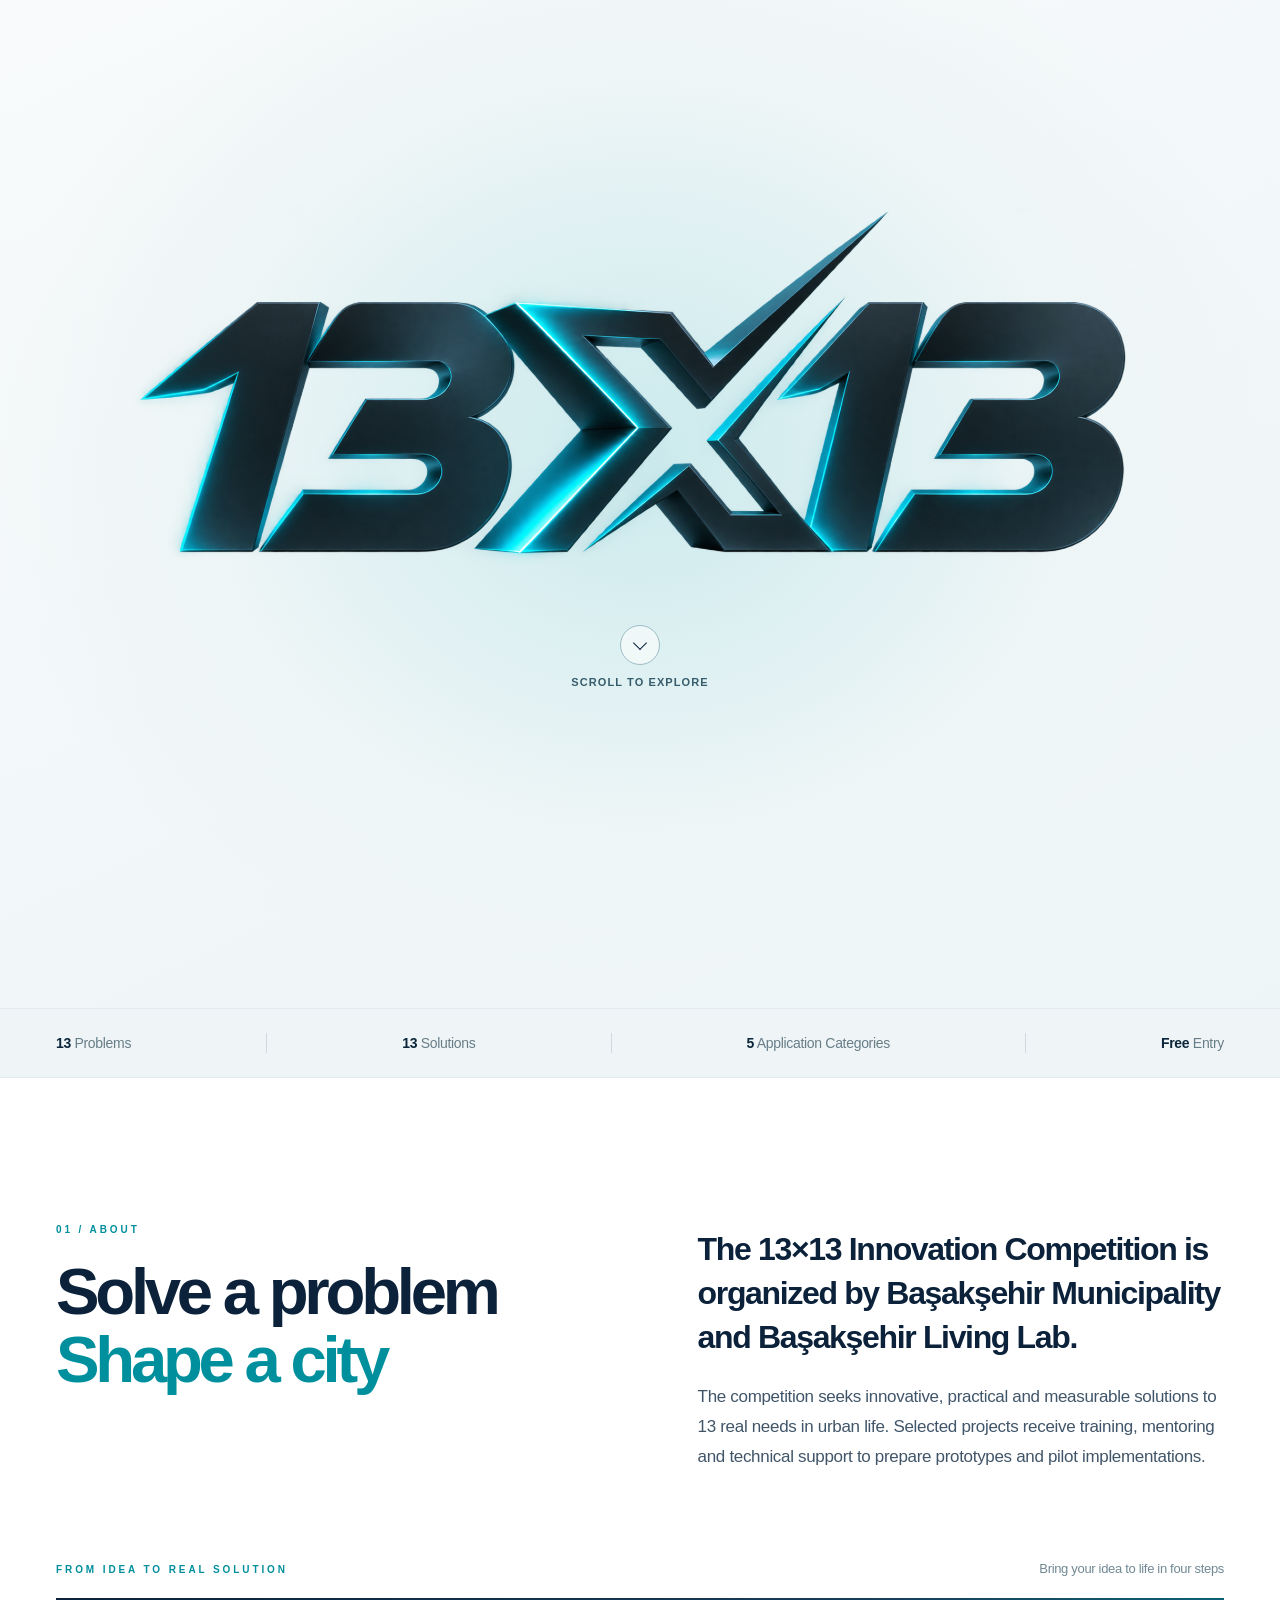
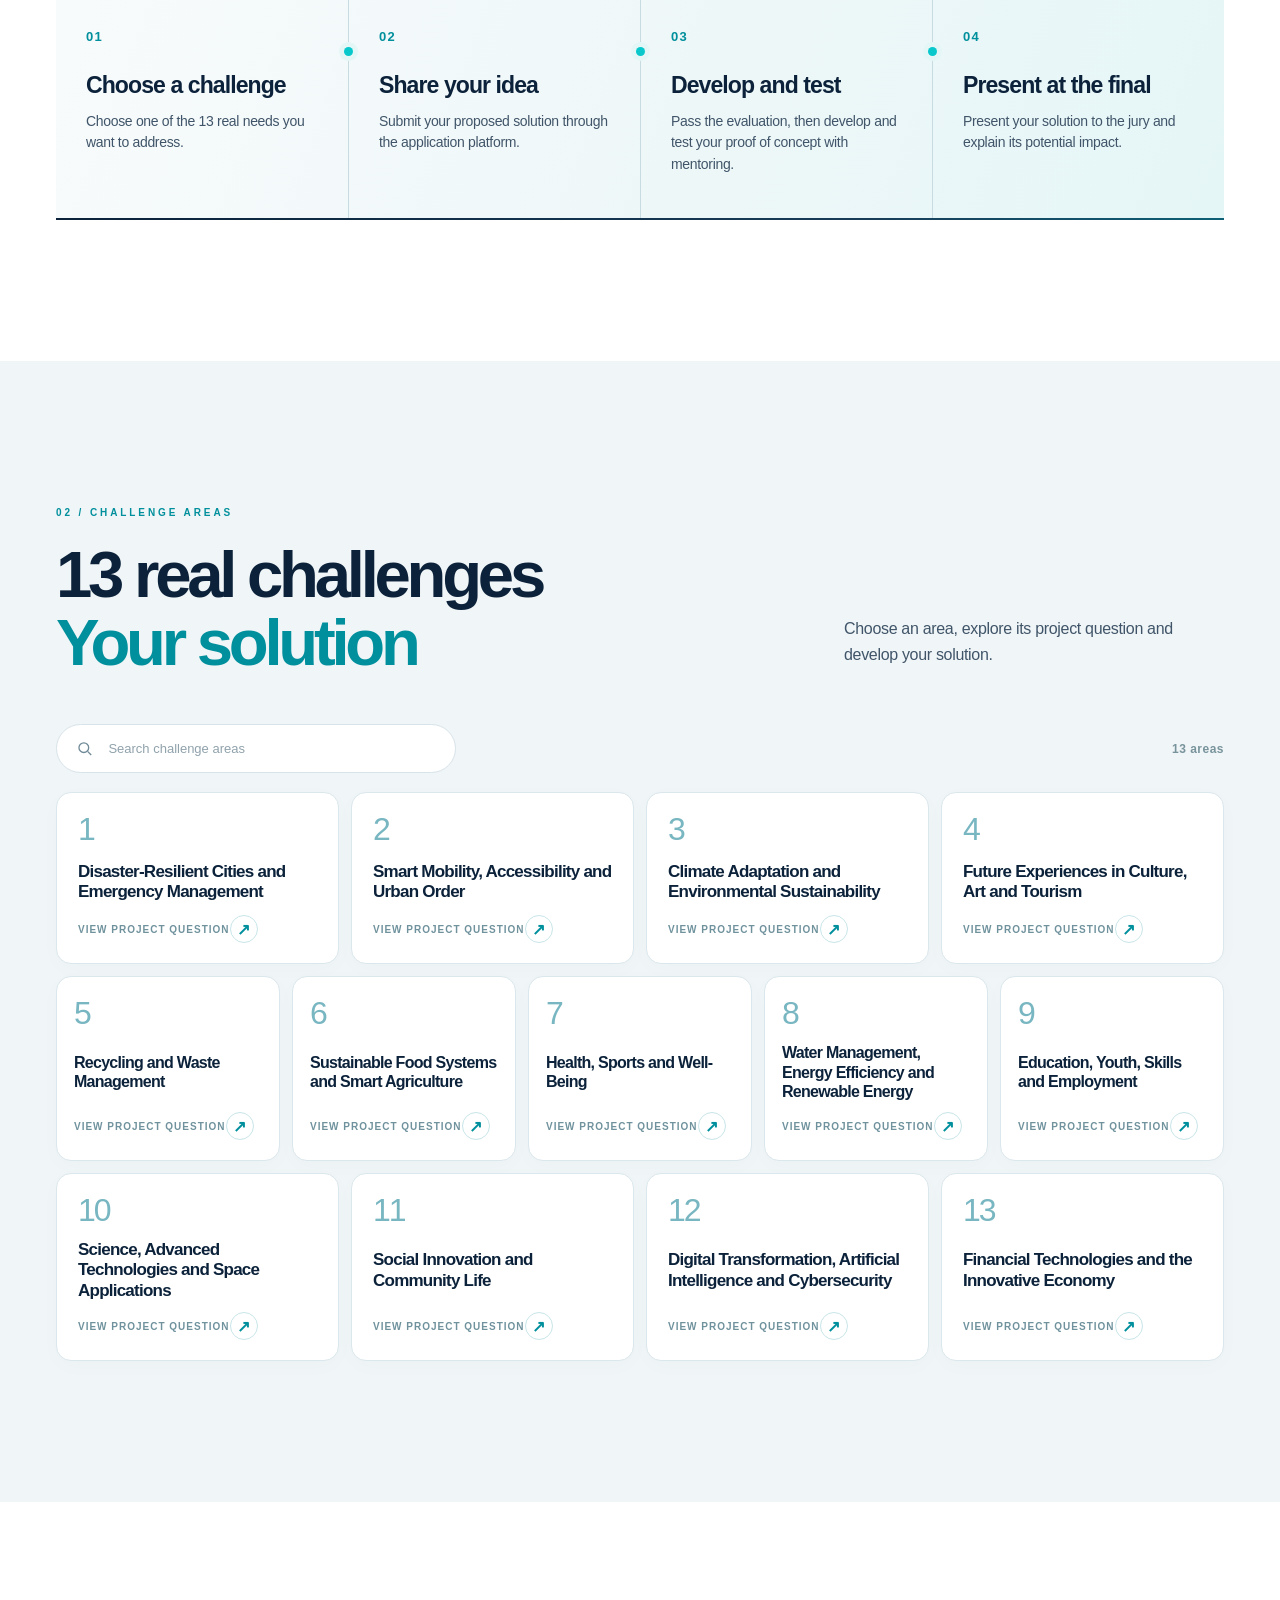
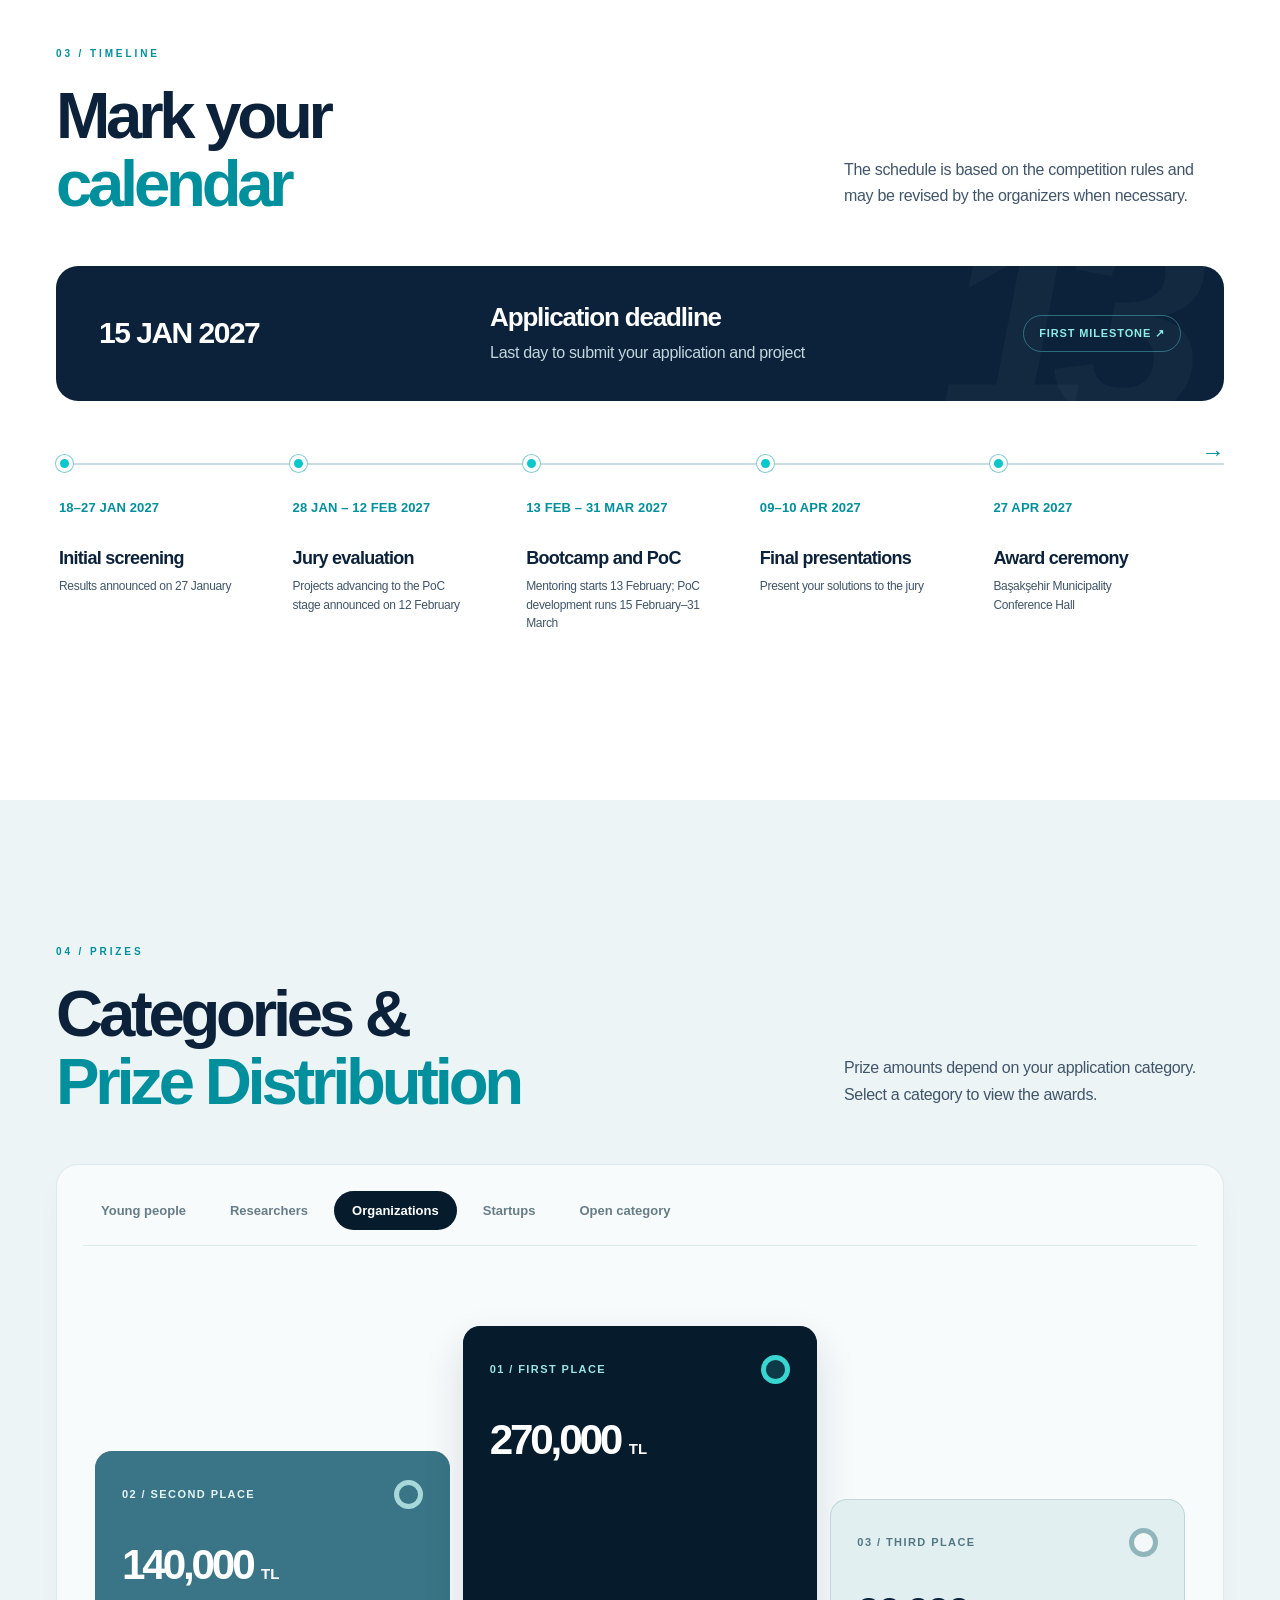
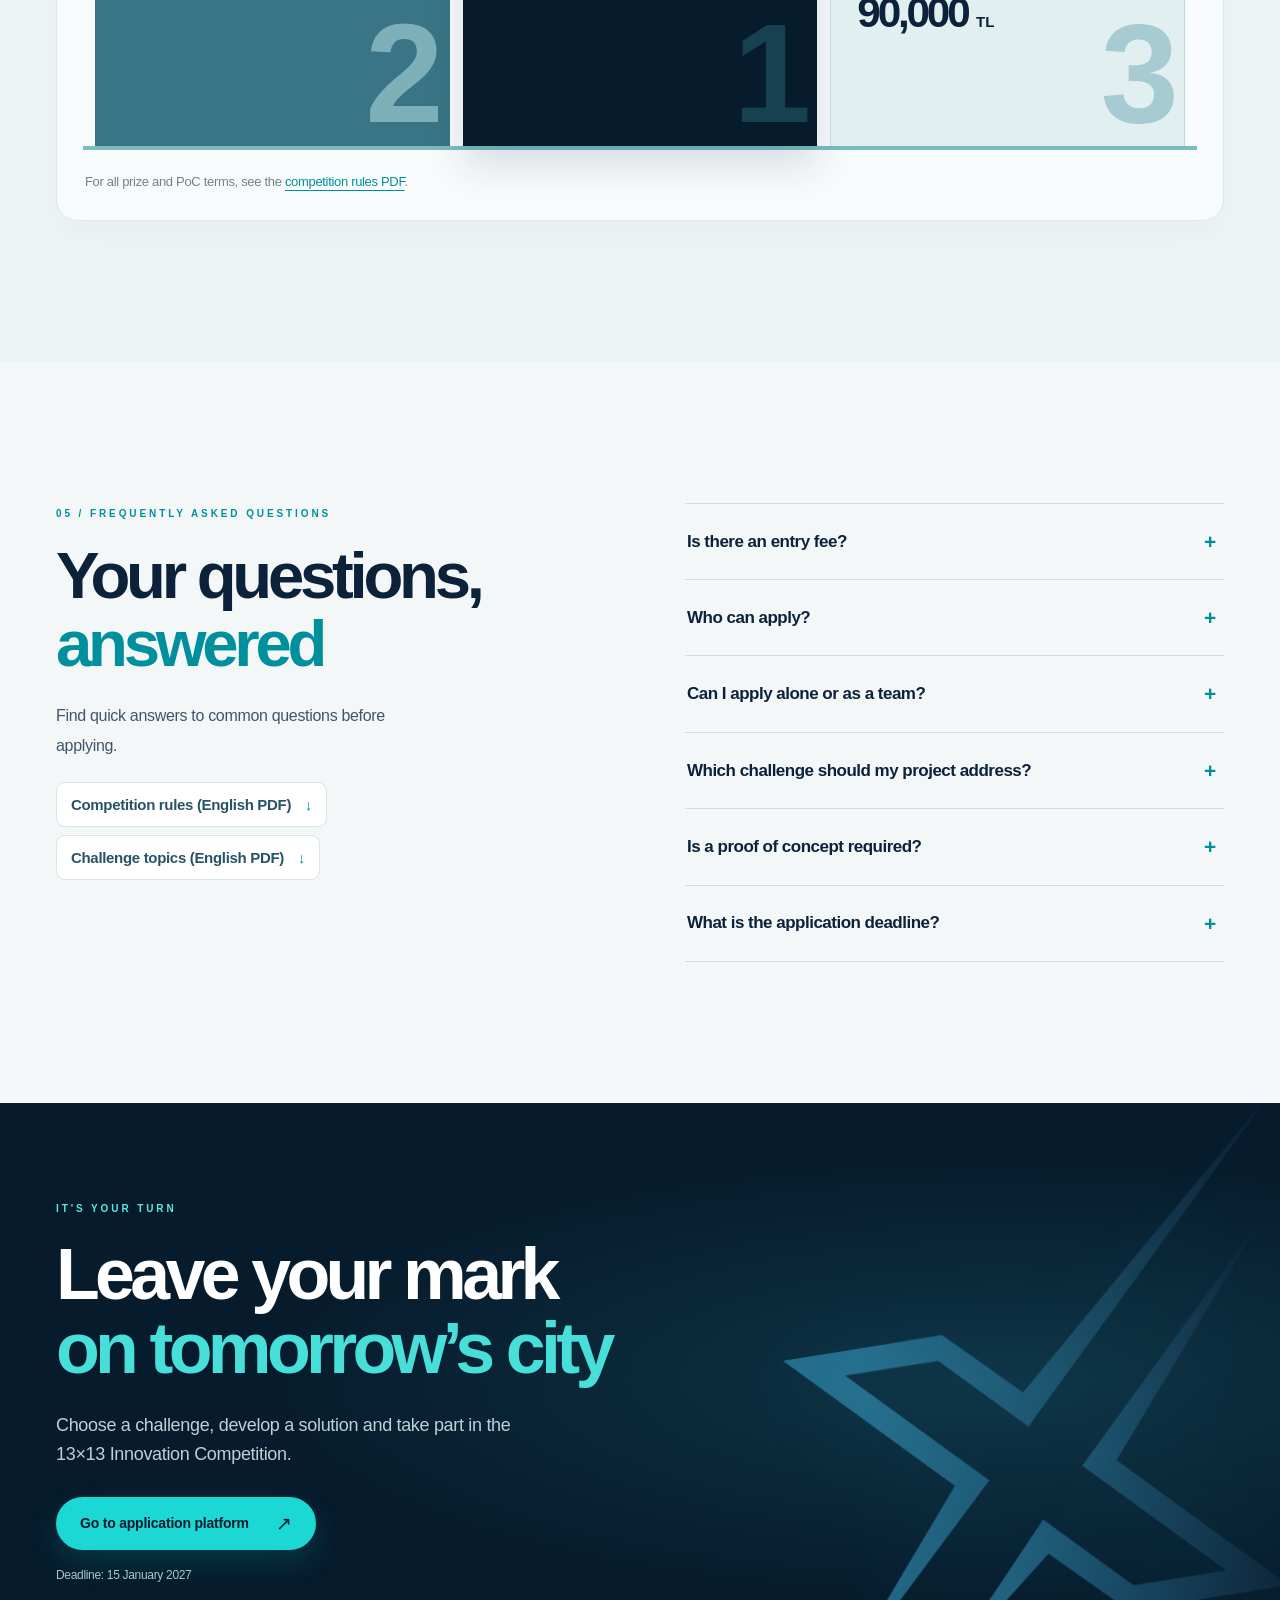
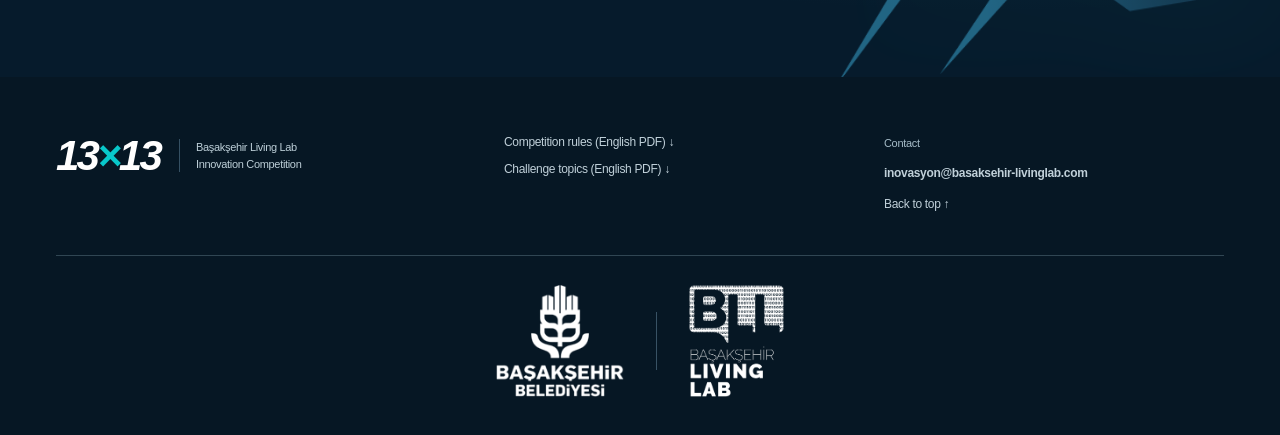
==== commit 553aa0d2: "Align footer logos to equal visual heights" ====
--- a/en.html
+++ b/en.html
@@ -188,7 +188,7 @@
         <div class="footer-links"><a href="assets/13x13-competition-rules-en.pdf" download="13x13-competition-rules-en.pdf">Competition rules (English PDF) ↓</a><a href="assets/13x13-challenge-topics-en.pdf" download="13x13-challenge-topics-en.pdf">Challenge topics (English PDF) ↓</a></div>
         <div class="footer-meta"><span>Contact</span><a class="footer-email-placeholder" href="mailto:inovasyon@basaksehir-livinglab.com">inovasyon@basaksehir-livinglab.com</a><a href="#anasayfa">Back to top ↑</a></div>
       </div>
-      <div class="footer-logos"><img class="footer-municipality-logo" src="assets/basaksehir-belediyesi-logo.png" alt="Başakşehir Belediyesi" width="146" height="128"><span class="footer-logo-divider" aria-hidden="true"></span><span class="footer-lab-logo"><img src="assets/bll-logo-dikey-beyaz.webp" alt="Başakşehir Living Lab" width="500" height="590"></span></div>
+      <div class="footer-logos"><img class="footer-municipality-logo" src="assets/basaksehir-belediyesi-logo.png" alt="Başakşehir Belediyesi" width="146" height="128"><span class="footer-logo-divider" aria-hidden="true"></span><span class="footer-lab-logo"><img src="assets/bll-logo-dikey-beyaz.webp" alt="Başakşehir Living Lab" width="484" height="574"></span></div>
     </div>
   </footer>
 
--- a/styles.css
+++ b/styles.css
@@ -232,13 +232,13 @@
 .faq-downloads a:hover{color:var(--teal-dark);border-color:#70c6c8;transform:translateY(-2px)}
 .footer-email-placeholder{color:#d5e2e7;font-size:13px;font-weight:650}
 .footer-logos{display:flex;align-items:center;justify-content:center;gap:32px;border-top:1px solid #304653;padding:29px 0 38px}
-.footer-municipality-logo{display:block;width:auto;height:78px;object-fit:contain}
+.footer-municipality-logo{display:block;width:auto;height:112px;object-fit:contain}
 .footer-logo-divider{display:block;width:1px;height:58px;background:#385264}
-.footer-lab-logo{display:flex;align-items:center;justify-content:center;min-height:119px}
-.footer-lab-logo img{display:block;width:100px;height:auto}
+.footer-lab-logo{display:flex;align-items:center;justify-content:center;min-height:112px}
+.footer-lab-logo img{display:block;width:auto;height:112px}
 @media(max-width:1100px){.brand-logo{width:135px}.header-inner{gap:16px}.main-nav{gap:11px}}
 @media(max-width:800px){.brand-logo{width:129px}.main-nav .lang-switch{align-self:flex-start;margin-top:13px}.footer-layout{gap:26px}}
-@media(max-width:540px){.brand-logo{width:120px}.footer-layout{grid-template-columns:1fr;gap:27px}.footer-logos{gap:17px;padding:24px 0 30px}.footer-municipality-logo{height:62px}.footer-logo-divider{height:46px}.footer-lab-logo{min-height:107px}.footer-lab-logo img{width:90px}}
+@media(max-width:540px){.brand-logo{width:120px}.footer-layout{grid-template-columns:1fr;gap:27px}.footer-logos{gap:17px;padding:24px 0 30px}.footer-municipality-logo{height:90px}.footer-logo-divider{height:46px}.footer-lab-logo{min-height:90px}.footer-lab-logo img{height:90px}}
 
 /* Mobile reading layout. Desktop sections and the 4-5-4 card route stay intact. */
 @media(max-width:800px){
@@ -299,6 +299,6 @@
   .award-rank{right:18px;bottom:12px;font-size:78px}
   .footer-logos{flex-direction:column;gap:14px}
   .footer-logo-divider{width:80px;height:1px}
-  .footer-municipality-logo{height:70px}
-  .footer-lab-logo img{width:90px}
-}
+  .footer-municipality-logo{height:90px}
+  .footer-lab-logo img{height:90px}
+}
